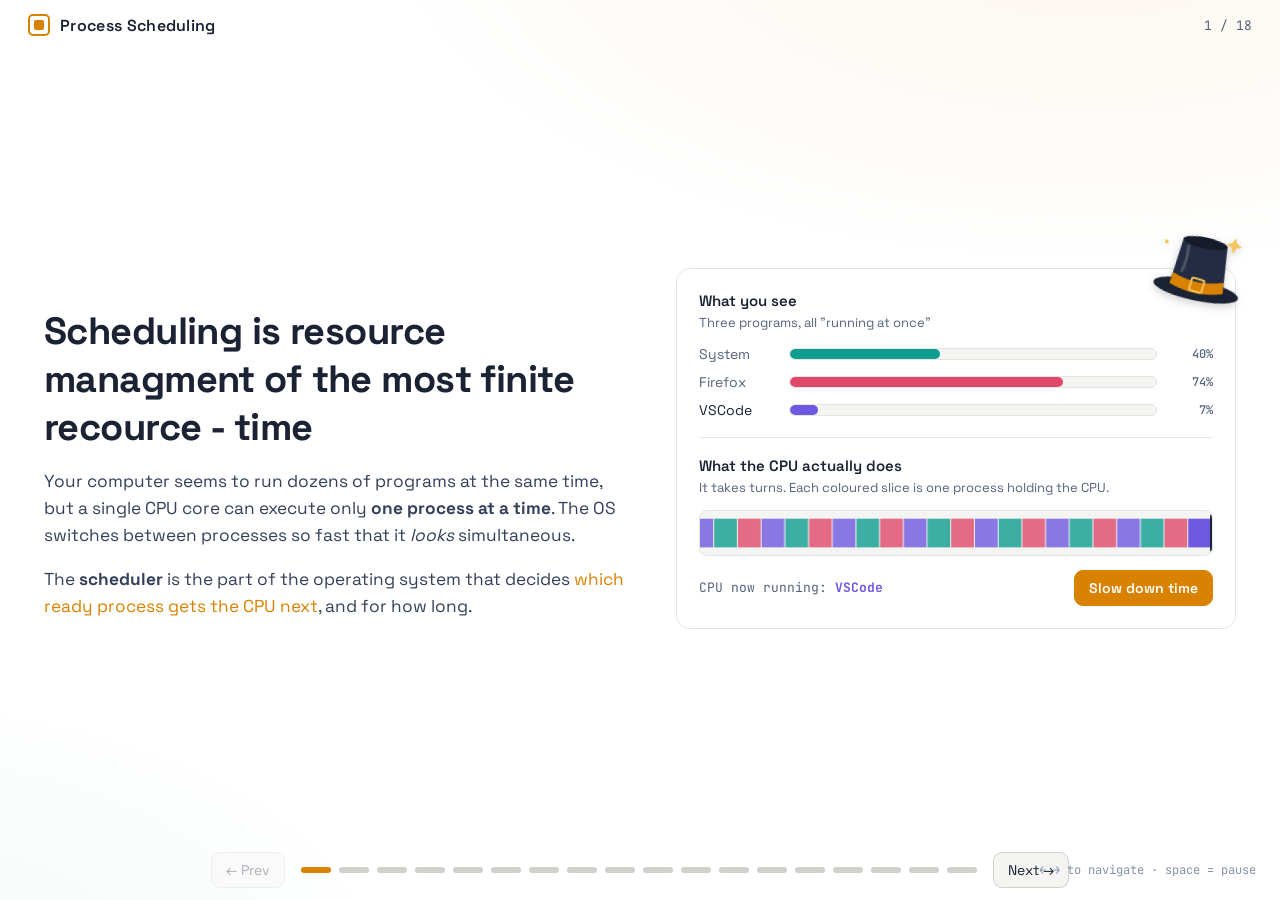
==== scheduling.html @ 90ebdb93 "v1" ====
<!DOCTYPE html>
<html lang="en">
<head>
<meta charset="utf-8">
<meta name="viewport" content="width=device-width, initial-scale=1">
<title>Process Scheduling — Interactive Lesson</title>
<link rel="preconnect" href="https://fonts.googleapis.com">
<link href="https://fonts.googleapis.com/css2?family=Space+Grotesk:wght@400;500;600;700&family=JetBrains+Mono:wght@400;500;700&display=swap" rel="stylesheet">
<link rel="stylesheet" href="scheduling.css">
</head>
<body>

<header class="topbar">
  <div class="brand"><div class="chip"></div>Process Scheduling</div>
  <div class="counter" id="counter">1 / 3</div>
</header>

<main>
  <!-- ============ SLIDE 1 ============ -->
  <section class="slide" data-name="intro">
    <div class="s1">
      <div>
        <h2><br>Scheduling is resource managment of the most finite recource - time<br></h1>
        <p class="lead">Your computer seems to run dozens of programs at the same time, but a single CPU core can execute only <b>one process at a time</b>. The OS switches between processes so fast that it <i>looks</i> simultaneous.</p>
        <p class="lead">The <b>scheduler</b> is the part of the operating system that decides <em class="hl">which ready process gets the CPU next</em>, and for how long.</p>
      </div>

      <div class="demo card">
        <svg class="magic-hat" viewBox="0 0 120 100" aria-hidden="true">
          <ellipse cx="60" cy="82" rx="54" ry="13" fill="#1a2233"/>
          <path d="M26 80 L32 22 Q60 8 88 22 L94 80 Q60 92 26 80 Z" fill="#232c42"/>
          <ellipse cx="60" cy="22" rx="28" ry="7" fill="#151b2b"/>
          <path d="M28 66 Q60 78 92 66 L94 80 Q60 92 26 80 Z" fill="#d98200"/>
          <rect x="52" y="68" width="16" height="16" rx="2" fill="none" stroke="#f4c460" stroke-width="2.5" transform="rotate(4 60 76)"/>
          <path d="M40 30 Q42 50 38 62" stroke="rgba(255,255,255,.18)" stroke-width="4" fill="none" stroke-linecap="round"/>
          <path d="M96 8 l3 7 7 3 -7 3 -3 7 -3 -7 -7 -3 7 -3z" fill="#f4c460"/>
          <circle cx="12" cy="30" r="2.5" fill="#f4c460"/>
        </svg>
        <h3>What you see</h3>
        <div class="sub">Three programs, all "running at once"</div>
        <div id="apps"></div>
        <div class="divider"></div>
        <h3>What the CPU actually does</h3>
        <div class="sub">It takes turns. Each coloured slice is one process holding the CPU.</div>
        <canvas id="tl"></canvas>
        <div class="demo-foot">
          <div class="now">CPU now running: <b id="nowRun">-</b></div>
          <button class="btn primary" id="slowBtn">Slow down time</button>
        </div>
      </div>
    </div>
  </section>

  <!-- ============ SLIDE 2 ============ -->
  <section class="slide" data-name="lifecycle">
    <h2>The life of a process</h2>
    <p class="lead muted" style="margin:0 0 18px">Follow one program, a video player, from the moment you open it until you close it. The scheduler acts at the highlighted arrows.</p>
    <div class="s2">
      <div>
        <div class="diagram card">
          <svg viewBox="0 0 640 310" id="sd">
            <defs>
              <marker id="ah" viewBox="0 0 10 10" refX="8" refY="5" markerWidth="7" markerHeight="7" orient="auto-start-reverse"><path d="M0,0 L10,5 L0,10 z" fill="#8591a8"/></marker>
              <marker id="ahA" viewBox="0 0 10 10" refX="8" refY="5" markerWidth="7" markerHeight="7" orient="auto-start-reverse"><path d="M0,0 L10,5 L0,10 z" fill="#d98200"/></marker>
            </defs>
            <g class="edge" data-k="admit"><path class="hit" d="M105,82 L170,138"/><path class="vis" d="M105,82 L168,136" marker-end="url(#ah)"/><text x="112" y="122">admitted</text></g>
            <g class="edge key" data-k="dispatch"><path class="hit" d="M246,172 L374,172"/><path class="vis" d="M246,172 L372,172" marker-end="url(#ahA)"/><text x="310" y="194">dispatch (scheduler)</text></g>
            <g class="edge key" data-k="preempt"><path class="hit" d="M376,146 Q310,96 244,146"/><path class="vis" d="M376,146 Q310,98 246,144" marker-end="url(#ah)"/><text x="310" y="108">interrupt / time up</text></g>
            <g class="edge" data-k="io"><path class="hit" d="M440,182 Q440,252 366,262"/><path class="vis" d="M440,182 Q440,252 368,262" marker-end="url(#ah)"/><text x="470" y="240">I/O wait</text></g>
            <g class="edge" data-k="iodone"><path class="hit" d="M254,262 Q182,252 182,184"/><path class="vis" d="M254,262 Q182,252 182,186" marker-end="url(#ah)"/><text x="160" y="240">I/O done</text></g>
            <g class="edge" data-k="exit"><path class="hit" d="M462,138 L530,82"/><path class="vis" d="M462,138 L528,84" marker-end="url(#ah)"/><text x="530" y="122">exit</text></g>
            <g class="node" data-k="new"><rect x="20" y="38" width="110" height="44" rx="10"/><text x="75" y="60">New</text></g>
            <g class="node" data-k="ready"><rect x="136" y="138" width="110" height="44" rx="10"/><text x="191" y="160">Ready</text></g>
            <g class="node" data-k="running"><rect x="376" y="138" width="110" height="44" rx="10"/><text x="431" y="160">Running</text></g>
            <g class="node" data-k="waiting"><rect x="256" y="242" width="110" height="44" rx="10"/><text x="311" y="264">Waiting</text></g>
            <g class="node" data-k="term"><rect x="500" y="38" width="120" height="44" rx="10"/><text x="560" y="60">Terminated</text></g>
            <g id="rq" pointer-events="none"><text x="62" y="190" class="rqt">ready queue</text></g>
            <g id="amb" pointer-events="none"></g>
            <g id="tok" pointer-events="none"><circle r="13" fill="#d98200" stroke="#fff" stroke-width="2.5"/><text y="1" class="tokt">P</text></g>
          </svg>
        </div>
        <div class="controls" style="margin-top:12px;justify-content:flex-start">
          <button class="btn" id="lifeBack">‹ Back</button>
          <button class="btn primary" id="lifePlay" style="min-width:92px">Play</button>
          <button class="btn" id="lifeStep">Step ›</button>
          <span class="muted" style="font-size:13px;align-self:center">Click any state or arrow to read about it.</span>
        </div>
      </div>
      <div class="info" id="info"></div>
    </div>
  </section>

  <!-- ============ SLIDE: METRICS ============ -->
  <section class="slide" data-name="metrics">
    <h2>How we measure scheduling</h2>
    <p class="lead muted" style="margin:0 0 14px">These are the numbers used to compare scheduling algorithms.</p>
    <div class="mcols">
      <div class="mleft">
        <h5 class="mgroup">Process data (given)</h5>
        <div class="metrics m1">
          <div class="metric card"><h4>Arrival time</h4><p>When the process enters the ready queue.</p><span class="goal">input</span></div>
          <div class="metric card"><h4>Burst time</h4><p>How much CPU time the process needs to finish.</p><span class="goal">input</span></div>
        </div>
      </div>
      <div class="mright">
        <h5 class="mgroup">Per process (measured)</h5>
        <div class="metrics m3">
          <div class="metric card"><h4>Waiting time</h4><p>Total time spent in the ready queue, not running.</p><code>turnaround − burst</code><span class="goal down">lower is better</span></div>
          <div class="metric card"><h4>Turnaround time</h4><p>Total time from arrival to completion.</p><code>completion − arrival</code><span class="goal down">lower is better</span></div>
          <div class="metric card"><h4>Response time</h4><p>Time until the process first gets the CPU.</p><code>first run − arrival</code><span class="goal down">lower is better</span></div>
        </div>
        <h5 class="mgroup">System-wide</h5>
        <div class="metrics m3">
          <div class="metric card"><h4>Throughput</h4><p>How many processes finish per unit of time.</p><code>completed ÷ time</code><span class="goal up">higher is better</span></div>
          <div class="metric card"><h4>CPU utilization</h4><p>Share of time the CPU does useful work.</p><code>busy time ÷ total time</code><span class="goal up">higher is better</span></div>
          <div class="metric card cs"><h4>Context switch</h4><p>Saving one process's state and loading the next one's. Pure overhead: no useful work happens during it.</p><span class="goal down">lower is better</span></div>
        </div>
      </div>
    </div>
  </section>

  <!-- ============ SLIDE: FCFS OVERVIEW ============ -->
  <section class="slide" data-name="fcfs-info">
    <canvas id="paper" class="bg-canvas"></canvas>
    <h2>First-Come, First-Served at a glance</h2>
    <p class="lead muted" style="margin:0 0 18px">The simplest scheduler there is: whoever arrives first gets the CPU first. It works like a single checkout line in a shop.</p>
    <div class="sx">
      <div class="card">
        <h4>How it works</h4>
        <ul class="steps">
          <li>New processes join the end of the <b>ready queue</b> (a plain FIFO queue).</li>
          <li>When the CPU is free, the scheduler takes the process at the <b>front</b>.</li>
          <li>That process runs until it <b>finishes</b> or blocks for I/O. Nobody can interrupt it.</li>
          <li>Then the next process in line gets its turn.</li>
        </ul>
      </div>
    </div>
  </section>

  <!-- ============ SLIDE 4 ============ -->
  <section class="slide" data-name="fcfs">
    <div class="s3-head">
      <div>
        <h2>First-Come, First-Served <span class="muted" style="font-weight:400">(FCFS / FIFO)</span></h2>
      </div>
    </div>

    <div class="s3">
      <div class="stage card" id="stage">
        <canvas id="fcfs"></canvas>
        <div class="paused-badge">PAUSED</div>
      </div>
      <div class="controls">
        <button class="btn primary" id="playBtn" style="min-width:92px">Pause</button>
        <button class="btn" id="resetBtn">Reset</button>
        <button class="btn" id="longBtn" title="Adds a process with burst 18">+ Long process</button>
        <div class="ctl" style="min-width:200px"><label>Arrival speed <b id="rateVal">1.0×</b></label><input type="range" id="rateSlider" min="0.2" max="3" step="0.1" value="1"></div>
      </div>
      <div class="stats">
        <div class="stat card"><div class="k">Avg waiting</div><div class="v" id="mW">-</div></div>
        <div class="stat card"><div class="k">Avg turnaround</div><div class="v" id="mTA">-</div></div>
        <div class="stat card"><div class="k">Completed</div><div class="v" id="mDone">0</div></div>
        <div class="stat card"><div class="k">Context switches</div><div class="v" id="mCS">0</div></div>
        <div class="stat card hl"><div class="k">Overhead</div><div class="v" id="mOH">0%</div></div>
      </div>
    </div>
  </section>

  <!-- ============ SLIDE 5: PROS & CONS ============ -->
  <section class="slide" data-name="tradeoffs">
    <h2>FCFS: strengths and weaknesses</h2>
    <p class="lead muted" style="margin:0 0 18px">Simple and predictable, but not efficient</p>
    <div class="sx">
      <div class="card pros">
        <h4>Strengths</h4>
        <ul>
          <li>Very simple to implement.</li>
          <li>Process starvation is not possible.</li>
          <li>Minimal overhead: one context switch per process.</li>
        </ul>
      </div>
      <div class="card cons">
        <h4>Weaknesses</h4>
        <ul>
          <li>Average waiting time are very high</li>
          <li>Convoy effect: short jobs get stuck behind one long job.</li>
          <li>Poor for interactive systems, because of terible responsiveness.</li>
        </ul>
      </div>
    </div>
  </section>

  <!-- ============ SLIDE: SJF OVERVIEW ============ -->
  <section class="slide" data-name="sjf-info">
    <canvas id="checkout" class="bg-canvas"></canvas>
    <h2>Shortest-Job-First at a glance</h2>
    <p class="lead muted" style="margin:0 0 18px">Think of the express lane in a supermarket: whoever has the smallest basket gets served first, even if they joined the line later.</p>
    <div class="sx">
      <div class="card">
        <h4>How it works</h4>
        <ul class="steps">
          <li><span>Every process in the <b>ready queue</b> has a <b>burst time</b>, the size of its basket.</span></li>
          <li><span>When the CPU is free, the scheduler picks the process with the <b>shortest</b> burst, not the oldest.</span></li>
          <li><span>That process runs until it <b>finishes</b>. Nobody can interrupt it (non-preemptive).</span></li>
          <li><span>If two processes tie, the one that arrived first goes first.</span></li>
        </ul>
      </div>
    </div>
  </section>

  <!-- ============ SLIDE: SJF SIMULATION ============ -->
  <section class="slide" data-name="sjf">
    <div class="s3-head">
      <div>
        <h2>Shortest-Job-First <span class="muted" style="font-weight:400">(SJF)</span></h2>
      </div>
    </div>

    <div class="s3">
      <div class="stage card" id="stageJ">
        <canvas id="fcfsJ"></canvas>
        <div class="paused-badge">PAUSED</div>
      </div>
      <div class="controls">
        <button class="btn primary" id="playBtnJ" style="min-width:92px">Pause</button>
        <button class="btn" id="resetBtnJ">Reset</button>
        <button class="btn" id="shortBtnJ" title="Adds a process with burst 1-2">+ Short process</button>
        <button class="btn" id="longBtnJ" title="Adds a process with burst 18">+ Long process</button>
        <div class="ctl" style="min-width:200px"><label>Arrival speed <b id="rateValJ">1.0×</b></label><input type="range" id="rateSliderJ" min="0.2" max="3" step="0.1" value="1"></div>
      </div>
      <div class="stats">
        <div class="stat card"><div class="k">Avg waiting</div><div class="v" id="mWJ">-</div></div>
        <div class="stat card"><div class="k">Avg turnaround</div><div class="v" id="mTAJ">-</div></div>
        <div class="stat card"><div class="k">Completed</div><div class="v" id="mDoneJ">0</div></div>
        <div class="stat card"><div class="k">Context switches</div><div class="v" id="mCSJ">0</div></div>
        <div class="stat card hl"><div class="k">Overhead</div><div class="v" id="mOHJ">0%</div></div>
      </div>
    </div>
  </section>

  <!-- ============ SLIDE: SJF PROS & CONS ============ -->
  <section class="slide" data-name="sjf-tradeoffs">
    <h2>SJF: strengths and weaknesses</h2>
    <p class="lead muted" style="margin:0 0 18px">Fast on average, but unfair to long jobs</p>
    <div class="sx">
      <div class="card pros">
        <h4>Strengths</h4>
        <ul>
          <li>Gives the lowest possible average waiting time for a non-preemptive algorithm.</li>
          <li>Short jobs finish quickly, so the system feels responsive.</li>
          <li>Higher throughput: more processes complete per unit of time.</li>
        </ul>
      </div>
      <div class="card cons">
        <h4>Weaknesses</h4>
        <ul>
          <li>Starvation: a long job can wait forever while shorter jobs keep arriving.</li>
          <li>Burst time must be known in advance. In practice it can only be predicted from past behaviour.</li>
          <li>Still non-preemptive: a long job that is already running blocks everyone (the preemptive version is called SRTF).</li>
        </ul>
      </div>
    </div>
  </section>
  <!-- ============ SLIDE: PRIORITY OVERVIEW ============ -->
  <section class="slide" data-name="prio-info">
    <canvas id="er" class="bg-canvas"></canvas>
    <h2>Priority Scheduling at a glance</h2>
    <p class="lead muted" style="margin:0 0 18px">Think of a hospital emergency room: the patient in the worst condition is treated first, no matter who arrived earlier.</p>
    <div class="sx">
      <div class="card">
        <h4>How it works</h4>
        <ul class="steps">
          <li><span>Every process gets a <b>priority number</b>. Here <b>1 is the highest</b> and 4 the lowest.</span></li>
          <li><span>When the CPU is free, the scheduler picks the ready process with the <b>highest priority</b>.</span></li>
          <li><span>Processes with the same priority are served in <b>FCFS</b> order.</span></li>
          <li><span>The running process is not interrupted (non-preemptive version).</span></li>
        </ul>
        <div class="prio-legend"><span style="background:#d93c3c">P1 critical</span><span style="background:#e8730c">P2 urgent</span><span style="background:#d4a300">P3 normal</span><span style="background:#2e9e5b">P4 low</span></div>
      </div>
    </div>
  </section>

  <!-- ============ SLIDE: PRIORITY SIMULATION ============ -->
  <section class="slide" data-name="prio">
    <div class="s3-head">
      <div>
        <h2>Priority Scheduling</h2>
      </div>
    </div>

    <div class="s3">
      <div class="stage card" id="stageP">
        <canvas id="fcfsP"></canvas>
        <div class="paused-badge">PAUSED</div>
      </div>
      <div class="controls">
        <button class="btn primary" id="playBtnP" style="min-width:92px">Pause</button>
        <button class="btn" id="resetBtnP">Reset</button>
        <button class="btn" id="hiBtnP" title="Adds a priority-1 process">+ High priority</button>
        <button class="btn" id="loBtnP" title="Adds a priority-4 process">+ Low priority</button>
        <button class="btn" id="agingBtnP" title="Waiting processes slowly gain priority">Aging: off</button>
        <div class="ctl" style="min-width:200px"><label>Arrival speed <b id="rateValP">1.0×</b></label><input type="range" id="rateSliderP" min="0.2" max="3" step="0.1" value="1"></div>
      </div>
      <div class="stats">
        <div class="stat card"><div class="k">Avg waiting</div><div class="v" id="mWP">-</div></div>
        <div class="stat card"><div class="k">Avg turnaround</div><div class="v" id="mTAP">-</div></div>
        <div class="stat card"><div class="k">Completed</div><div class="v" id="mDoneP">0</div></div>
        <div class="stat card"><div class="k">Context switches</div><div class="v" id="mCSP">0</div></div>
        <div class="stat card hl"><div class="k">Overhead</div><div class="v" id="mOHP">0%</div></div>
      </div>
    </div>
  </section>

  <!-- ============ SLIDE: PRIORITY PROS & CONS ============ -->
  <section class="slide" data-name="prio-tradeoffs">
    <h2>Priority Scheduling: strengths and weaknesses</h2>
    <p class="lead muted" style="margin:0 0 18px">Important work goes first, but low priority can wait forever</p>
    <div class="sx">
      <div class="card pros">
        <h4>Strengths</h4>
        <ul>
          <li>Critical and time-sensitive processes get the CPU first.</li>
          <li>Flexible: priority can reflect importance, deadlines or resources.</li>
          <li>Widely used in real operating systems (e.g. system tasks over background jobs).</li>
        </ul>
      </div>
      <div class="card cons">
        <h4>Weaknesses</h4>
        <ul>
          <li>Starvation: low-priority processes may never run while high-priority ones keep arriving.</li>
          <li>Fix: <b>aging</b>, slowly raising the priority of processes that wait a long time.</li>
          <li>Priority alone ignores burst time, so average waiting time can be worse than SJF.</li>
        </ul>
      </div>
    </div>
  </section>
  <!-- ============ SLIDE: ROUND ROBIN OVERVIEW ============ -->
  <section class="slide" data-name="rr-info">
    <canvas id="rrcv" class="bg-canvas"></canvas>
    <h2>Round Robin at a glance</h2>
    <p class="lead muted" style="margin:0 0 18px">Think of friends sharing one game console: everyone plays for a fixed turn, and whoever is not finished goes to the back of the line.</p>
    <div class="sx">
      <div class="card">
        <h4>How it works</h4>
        <ul class="steps">
          <li><span>The ready queue is a plain <b>FIFO</b> line, like in FCFS.</span></li>
          <li><span>The first process runs for at most one <b>time quantum</b> (a fixed slice of CPU time).</span></li>
          <li><span>If it is not finished when the quantum ends, it is <b>preempted</b> and goes to the back of the queue.</span></li>
          <li><span>Then the next process gets its turn, so everyone gets the CPU regularly.</span></li>
        </ul>
      </div>
    </div>
  </section>

  <!-- ============ SLIDE: ROUND ROBIN SIMULATION ============ -->
  <section class="slide" data-name="rr">
    <div class="s3-head">
      <div>
        <h2>Round Robin <span class="muted" style="font-weight:400">(RR)</span></h2>
      </div>
    </div>

    <div class="s3">
      <div class="stage card" id="stageR">
        <canvas id="fcfsR"></canvas>
        <div class="paused-badge">PAUSED</div>
      </div>
      <div class="controls">
        <button class="btn primary" id="playBtnR" style="min-width:92px">Pause</button>
        <button class="btn" id="resetBtnR">Reset</button>
        <button class="btn" id="longBtnR" title="Adds a process with burst 18">+ Long process</button>
        <div class="ctl" style="min-width:200px"><label>Time quantum <b id="quantumValR">4 ms</b></label><input type="range" id="quantumSliderR" min="1" max="10" step="1" value="4"></div>
        <div class="ctl" style="min-width:200px"><label>Arrival speed <b id="rateValR">1.0×</b></label><input type="range" id="rateSliderR" min="0.2" max="3" step="0.1" value="1"></div>
      </div>
      <div class="stats">
        <div class="stat card"><div class="k">Avg waiting</div><div class="v" id="mWR">-</div></div>
        <div class="stat card"><div class="k">Avg turnaround</div><div class="v" id="mTAR">-</div></div>
        <div class="stat card"><div class="k">Completed</div><div class="v" id="mDoneR">0</div></div>
        <div class="stat card"><div class="k">Context switches</div><div class="v" id="mCSR">0</div></div>
        <div class="stat card hl"><div class="k">Overhead</div><div class="v" id="mOHR">0%</div></div>
      </div>
    </div>
  </section>

  <!-- ============ SLIDE: ROUND ROBIN PROS & CONS ============ -->
  <section class="slide" data-name="rr-tradeoffs">
    <h2>Round Robin: strengths and weaknesses</h2>
    <p class="lead muted" style="margin:0 0 18px">Fair and responsive, but it pays for it in context switches</p>
    <div class="sx">
      <div class="card pros">
        <h4>Strengths</h4>
        <ul>
          <li>Fair: every process gets the CPU regularly, so starvation is not possible.</li>
          <li>Good response time, which suits interactive and time-sharing systems.</li>
          <li>Simple to implement, and short jobs are not stuck behind a long one for long.</li>
        </ul>
      </div>
      <div class="card cons">
        <h4>Weaknesses</h4>
        <ul>
          <li>Many context switches add overhead, especially with a small quantum.</li>
          <li>The quantum is hard to choose: too large behaves like FCFS, too small wastes time on switching.</li>
          <li>Average waiting and turnaround time are often higher than in SJF.</li>
        </ul>
      </div>
    </div>
  </section>
  <!-- ============ SLIDE: CFS OVERVIEW ============ -->
  <section class="slide" data-name="cfs-info">
    <canvas id="cfscv" class="bg-canvas"></canvas>
    <h2>Completely Fair Scheduler at a glance</h2>
    <p class="lead muted" style="margin:0 0 18px">Think of a teacher who always helps the student who has received the least attention so far. Nobody is left waiting for long.</p>
    <div class="sx">
      <div class="card">
        <h4>How it works</h4>
        <ul class="steps">
          <li><span>Each process tracks its <b>vruntime</b>: the CPU time it has received, scaled by its weight.</span></li>
          <li><span>The scheduler always runs the process with the <b>smallest vruntime</b> (the leftmost node of a red-black tree).</span></li>
          <li><span>It runs for a slice of the target latency, split by weight, then goes back into the tree with a larger vruntime.</span></li>
          <li><span>A <b>lower nice value</b> means a higher weight: vruntime grows slower, so that process gets more CPU.</span></li>
        </ul>
      </div>
    </div>
  </section>

  <!-- ============ SLIDE: CFS SIMULATION ============ -->
  <section class="slide" data-name="cfs">
    <div class="s3-head">
      <div>
        <h2>Completely Fair Scheduler <span class="muted" style="font-weight:400">(CFS)</span></h2>
      </div>
    </div>

    <div class="s3">
      <div class="stage card" id="stageC">
        <canvas id="fcfsC"></canvas>
        <div class="paused-badge">PAUSED</div>
      </div>
      <div class="controls">
        <button class="btn primary" id="playBtnC" style="min-width:92px">Pause</button>
        <button class="btn" id="resetBtnC">Reset</button>
        <button class="btn" id="hiBtnC" title="Adds a process with nice -5 (high weight)">+ High weight (nice −5)</button>
        <button class="btn" id="loBtnC" title="Adds a process with nice +5 (low weight)">+ Low weight (nice +5)</button>
        <div class="ctl" style="min-width:200px"><label>Arrival speed <b id="rateValC">1.0×</b></label><input type="range" id="rateSliderC" min="0.2" max="3" step="0.1" value="1"></div>
      </div>
      <div class="stats">
        <div class="stat card"><div class="k">Avg waiting</div><div class="v" id="mWC">-</div></div>
        <div class="stat card"><div class="k">Avg turnaround</div><div class="v" id="mTAC">-</div></div>
        <div class="stat card"><div class="k">Completed</div><div class="v" id="mDoneC">0</div></div>
        <div class="stat card"><div class="k">Context switches</div><div class="v" id="mCSC">0</div></div>
        <div class="stat card hl"><div class="k">Overhead</div><div class="v" id="mOHC">0%</div></div>
      </div>
    </div>
  </section>

  <!-- ============ SLIDE: CFS PROS & CONS ============ -->
  <section class="slide" data-name="cfs-tradeoffs">
    <h2>CFS: strengths and weaknesses</h2>
    <p class="lead muted" style="margin:0 0 18px">The Linux default for normal processes since kernel 2.6.23</p>
    <div class="sx">
      <div class="card pros">
        <h4>Strengths</h4>
        <ul>
          <li>Fair: CPU share is proportional to weight, and nobody starves.</li>
          <li>Needs no fixed quantum: the slice adapts to the number of running processes.</li>
          <li>Scales well: picking the next process in a red-black tree takes O(log n).</li>
        </ul>
      </div>
      <div class="card cons">
        <h4>Weaknesses</h4>
        <ul>
          <li>More complex than the classic algorithms.</li>
          <li>No hard real-time guarantees, so Linux uses separate real-time classes.</li>
          <li>With many processes the slices get tiny, so a minimum granularity is needed to limit context switches.</li>
        </ul>
      </div>
    </div>
  </section>
</main>

<nav class="nav">
  <button class="btn" id="prev">← Prev</button>
  <div class="dots" id="dots"></div>
  <button class="btn" id="next">Next →</button>
  <span class="hint">← → to navigate · space = pause</span>
</nav>

<script src="scheduling.js"></script>
</body>
</html>
---- scheduling.css ----
:root{
  --bg:#ffffff; --panel:#ffffff; --panel2:#f4f4f2; --line:#e5e5e2; --line2:#d0d0cc;
  --text:#1a2233; --muted:#55627c; --dim:#8591a8;
  --accent:#d98200; --accent-soft:rgba(217,130,0,.12);
  --teal:#0f9d8f; --pink:#e0486a; --violet:#6f58e0; --red:#d93c3c;
  --mono:'JetBrains Mono', ui-monospace, monospace;
  --sans:'Space Grotesk', system-ui, sans-serif;
}
*{box-sizing:border-box}
html,body{margin:0;height:100%;background:var(--bg);color:var(--text);font-family:var(--sans)}
body{display:flex;flex-direction:column;overflow:hidden;
  background:
    radial-gradient(1200px 600px at 85% -10%, rgba(217,130,0,.07), transparent 60%),
    radial-gradient(900px 500px at -10% 110%, rgba(15,157,143,.06), transparent 60%),
    var(--bg);}
button{font-family:inherit}

/* top bar */
.topbar{display:flex;align-items:center;justify-content:space-between;padding:14px 28px;flex:none}
.brand{display:flex;align-items:center;gap:10px;font-weight:600;letter-spacing:.02em}
.brand .chip{width:22px;height:22px;border:2px solid var(--accent);border-radius:5px;position:relative}
.brand .chip::after{content:"";position:absolute;inset:4px;background:var(--accent);border-radius:2px}
.brand small{color:var(--muted);font-weight:400;margin-left:6px}
.counter{font-family:var(--mono);font-size:13px;color:var(--muted)}

/* slides */
main{flex:1;position:relative;overflow:hidden}
.slide{position:absolute;inset:0;padding:30px 44px 24px;overflow:auto;opacity:0;visibility:hidden;transform:translateX(24px);transition:opacity .35s ease, transform .35s ease, visibility .35s}
.slide.active{opacity:1;visibility:visible;transform:none}
h1{font-size:clamp(34px,4.6vw,60px);line-height:1.02;margin:0 0 18px;letter-spacing:-.02em}
h2{font-size:clamp(26px,3vw,38px);margin:0 0 8px;letter-spacing:-.015em}
.lead{font-size:clamp(16px,1.35vw,20px);line-height:1.55;color:#34405a;max-width:60ch}
.muted{color:var(--muted)}
.card{background:var(--panel);border:1px solid var(--line);border-radius:14px}
em.hl{font-style:normal;color:var(--accent)}

/* slide 1 */
.s1{display:grid;grid-template-columns:1.05fr 1fr;gap:44px;align-items:center;min-height:100%}
.analogy{margin-top:26px;padding:18px 20px;display:flex;gap:16px;align-items:flex-start;max-width:60ch}
.analogy .ico{flex:none;width:40px;height:40px;border-radius:10px;background:var(--accent-soft);display:grid;place-items:center;color:var(--accent);font-weight:700}
.analogy p{margin:0;line-height:1.5;color:#34405a}
.questions{display:flex;gap:10px;flex-wrap:wrap;margin-top:18px}
.questions span{font-size:14px;padding:7px 12px;border:1px solid var(--line2);border-radius:999px;color:#34405a}
.demo{padding:22px}
.demo h3{margin:0 0 4px;font-size:15px;font-weight:600}
.demo .sub{font-size:13px;color:var(--muted);margin-bottom:14px}
.app{display:grid;grid-template-columns:78px 1fr 44px;gap:12px;align-items:center;margin:10px 0;font-size:14px}
.bar{height:12px;border-radius:6px;background:var(--panel2);overflow:hidden;border:1px solid var(--line)}
.bar i{display:block;height:100%;width:0;border-radius:6px}
.app b{font-family:var(--mono);font-weight:500;font-size:12px;color:var(--muted);text-align:right}
.app.on span{color:var(--text)}
.app span{color:var(--muted);transition:color .1s}
.divider{height:1px;background:var(--line);margin:18px 0}
.tl-wrap{position:relative}
#tl{width:100%;height:46px;display:block;border-radius:8px;background:var(--panel2);border:1px solid var(--line)}
.demo-foot{display:flex;justify-content:space-between;align-items:center;margin-top:14px;gap:10px;flex-wrap:wrap}
.now{font-family:var(--mono);font-size:13px;color:var(--muted)}
.now b{color:var(--text)}

.btn{border:1px solid var(--line2);background:var(--panel2);color:var(--text);padding:8px 14px;border-radius:9px;font-size:14px;cursor:pointer;transition:background .15s,border-color .15s}
.btn:hover{border-color:var(--accent)}
.btn.primary{background:var(--accent);border-color:var(--accent);color:#fff;font-weight:600}
.btn.primary:hover{filter:brightness(1.06)}
.btn:disabled{opacity:.35;cursor:default}

/* slide 2 */
.s2{display:grid;grid-template-columns:1.5fr 1fr;gap:30px;align-items:center}
.s2 .info{margin-top:0;padding:20px 22px;min-height:160px}
.s2 .info p{font-size:16.5px}
.diagram{padding:16px}
.diagram svg{width:100%;height:auto;display:block}
.node rect{fill:var(--panel2);stroke:var(--line2);stroke-width:1.5;transition:stroke .2s, fill .2s}
.node text{fill:var(--text);font-family:var(--sans);font-size:15px;font-weight:600;text-anchor:middle;dominant-baseline:middle;pointer-events:none}
.node,.edge{cursor:pointer}
.node:hover rect,.node.sel rect{stroke:var(--accent)}
.node.sel rect{fill:#fff3df}
.edge path.vis{fill:none;stroke:var(--dim);stroke-width:2;transition:stroke .2s}
.edge path.hit{fill:none;stroke:transparent;stroke-width:16}
.edge text{fill:var(--muted);font-family:var(--mono);font-size:11px;text-anchor:middle;transition:fill .2s}
.edge:hover path.vis,.edge.sel path.vis{stroke:var(--accent)}
.edge:hover text,.edge.sel text{fill:var(--accent)}
.edge.key path.vis{stroke:var(--accent);stroke-width:2.5;stroke-dasharray:6 5;animation:dash 1.2s linear infinite}
.edge.key text{fill:var(--accent)}
@keyframes dash{to{stroke-dashoffset:-22}}
.info{margin-top:12px;padding:14px 16px;min-height:86px;background:var(--panel2);border-radius:10px;border:1px solid var(--line)}
.info b{color:var(--accent)}
.info p{margin:4px 0 0;line-height:1.5;font-size:15px;color:#34405a}
.metrics{display:grid;gap:12px}
.metrics.m5{grid-template-columns:repeat(5,1fr)}
.metrics.m3{grid-template-columns:repeat(3,1fr)}
.mgroup{margin:16px 0 8px;font-size:12px;letter-spacing:.1em;text-transform:uppercase;color:var(--dim);font-weight:600}
[data-name=metrics] .metric{padding:16px 18px}
[data-name=metrics] .metric h4{font-size:clamp(16px,1.4vw,19px);margin-bottom:6px}
[data-name=metrics] .metric p{font-size:clamp(13.5px,1.1vw,15px)}
.goal{display:inline-block;margin:8px 0 0 8px;font-family:var(--mono);font-size:11px;color:var(--dim);border:1px solid var(--line2);border-radius:5px;padding:2px 6px}
.goal.up{color:var(--teal);border-color:rgba(15,157,143,.4)} .goal.down{color:var(--accent);border-color:rgba(217,130,0,.45)}
.metric code+.goal{margin-left:6px}
@media (max-width:1100px){.metrics.m5{grid-template-columns:repeat(2,1fr)}.metrics.m3{grid-template-columns:1fr}.s2{grid-template-columns:1fr}}
.metric{padding:12px 14px}
.metric h4{margin:0 0 4px;font-size:15px}
.metric p{margin:0;font-size:13.5px;line-height:1.45;color:var(--muted)}
.metric code{display:inline-block;margin-top:6px;font-family:var(--mono);font-size:12px;color:var(--teal);background:rgba(15,157,143,.08);padding:3px 7px;border-radius:6px}
.metric.cs{border-color:rgba(217,130,0,.45)}
.metric.cs h4{color:var(--accent)}

/* slide FCFS overview */
.sx{display:grid;grid-template-columns:1fr 1fr;gap:18px;align-items:start}
.sx .card{padding:16px 18px}
.sx h4{margin:0 0 8px;font-size:15px}
.sx ul{margin:0;padding-left:18px;line-height:1.55;color:#34405a;font-size:14.5px}
.sx li{margin:3px 0}
.pros h4{color:var(--teal)} .cons h4{color:var(--red)}
.steps{counter-reset:s;list-style:none;padding:0!important}
.steps li{counter-increment:s;display:flex;gap:10px;align-items:flex-start}
.steps li::before{content:counter(s);flex:none;width:22px;height:22px;border-radius:6px;background:var(--accent-soft);color:var(--accent);font-family:var(--mono);font-weight:700;font-size:12px;display:grid;place-items:center;margin-top:1px}
.gantt{display:flex;height:34px;border-radius:7px;overflow:hidden;font-family:var(--mono);font-size:12px;color:#fff;font-weight:700;margin:8px 0 4px}
.gantt div{display:grid;place-items:center;border-right:2px solid #fff}
.gantt-t{display:flex;font-family:var(--mono);font-size:11px;color:var(--dim);margin-bottom:12px}
.ex-label{font-size:13px;color:var(--muted);margin-top:6px}
.ex-res{font-family:var(--mono);font-size:13px;color:var(--text)}
.ex-res b{color:var(--accent)}
[data-name=fcfs-info] .sx{grid-template-columns:1.25fr 1fr;gap:24px}
[data-name=sjf-info] .sx,[data-name=prio-info] .sx,[data-name=rr-info] .sx,[data-name=cfs-info] .sx{grid-template-columns:1.25fr 1fr;gap:24px}
[data-name=fcfs-info] .sx .card:first-child{padding:28px 32px}
[data-name=sjf-info] .sx .card:first-child,[data-name=prio-info] .sx .card:first-child,[data-name=rr-info] .sx .card:first-child,[data-name=cfs-info] .sx .card:first-child{padding:28px 32px}
[data-name=fcfs-info] .sx .card:first-child h4{font-size:clamp(20px,2vw,28px);margin-bottom:16px}
[data-name=sjf-info] .sx .card:first-child h4,[data-name=prio-info] .sx .card:first-child h4,[data-name=rr-info] .sx .card:first-child h4,[data-name=cfs-info] .sx .card:first-child h4{font-size:clamp(20px,2vw,28px);margin-bottom:16px}
[data-name=fcfs-info] .sx .card:first-child ul{font-size:clamp(16px,1.5vw,21px);line-height:1.55}
[data-name=sjf-info] .sx .card:first-child ul,[data-name=prio-info] .sx .card:first-child ul,[data-name=rr-info] .sx .card:first-child ul,[data-name=cfs-info] .sx .card:first-child ul{font-size:clamp(16px,1.5vw,21px);line-height:1.55}
[data-name=fcfs-info] .sx .card:first-child li{margin:12px 0;gap:14px}
[data-name=sjf-info] .sx .card:first-child li,[data-name=prio-info] .sx .card:first-child li,[data-name=rr-info] .sx .card:first-child li,[data-name=cfs-info] .sx .card:first-child li{margin:12px 0;gap:14px}
[data-name=fcfs-info] .sx .card:first-child li::before{width:30px;height:30px;font-size:15px;border-radius:8px}
[data-name=sjf-info] .sx .card:first-child li::before,[data-name=prio-info] .sx .card:first-child li::before,[data-name=rr-info] .sx .card:first-child li::before,[data-name=cfs-info] .sx .card:first-child li::before{width:30px;height:30px;font-size:15px;border-radius:8px}
[data-name=fcfs-info] .sx .card:first-child .tag{font-size:13px;padding:6px 11px}
[data-name=sjf-info] .sx .card:first-child .tag,[data-name=prio-info] .sx .card:first-child .tag,[data-name=rr-info] .sx .card:first-child .tag,[data-name=cfs-info] .sx .card:first-child .tag{font-size:13px;padding:6px 11px}
[data-name=tradeoffs] .sx{gap:28px}
[data-name=sjf-tradeoffs] .sx,[data-name=prio-tradeoffs] .sx,[data-name=rr-tradeoffs] .sx,[data-name=cfs-tradeoffs] .sx{gap:28px}
[data-name=tradeoffs] .sx .card{padding:30px 34px}
[data-name=sjf-tradeoffs] .sx .card,[data-name=prio-tradeoffs] .sx .card,[data-name=rr-tradeoffs] .sx .card,[data-name=cfs-tradeoffs] .sx .card{padding:30px 34px}
[data-name=tradeoffs] .sx h4{font-size:clamp(22px,2.2vw,30px);margin-bottom:16px}
[data-name=sjf-tradeoffs] .sx h4,[data-name=prio-tradeoffs] .sx h4,[data-name=rr-tradeoffs] .sx h4,[data-name=cfs-tradeoffs] .sx h4{font-size:clamp(22px,2.2vw,30px);margin-bottom:16px}
[data-name=tradeoffs] .sx ul{font-size:clamp(17px,1.6vw,22px);line-height:1.6;padding-left:24px}
[data-name=sjf-tradeoffs] .sx ul,[data-name=prio-tradeoffs] .sx ul,[data-name=rr-tradeoffs] .sx ul,[data-name=cfs-tradeoffs] .sx ul{font-size:clamp(17px,1.6vw,22px);line-height:1.6;padding-left:24px}
[data-name=tradeoffs] .sx li{margin:10px 0}
[data-name=sjf-tradeoffs] .sx li,[data-name=prio-tradeoffs] .sx li,[data-name=rr-tradeoffs] .sx li,[data-name=cfs-tradeoffs] .sx li{margin:10px 0}
[data-name=tradeoffs] .lead{font-size:clamp(17px,1.5vw,22px)}
[data-name=sjf-tradeoffs] .lead,[data-name=prio-tradeoffs] .lead,[data-name=rr-tradeoffs] .lead,[data-name=cfs-tradeoffs] .lead{font-size:clamp(17px,1.5vw,22px)}
@media (max-width:900px){.sx,[data-name=fcfs-info] .sx,[data-name=sjf-info] .sx,[data-name=prio-info] .sx,[data-name=rr-info] .sx,[data-name=cfs-info] .sx{grid-template-columns:1fr}}
.bg-canvas{position:absolute;inset:0;width:100%;height:100%;display:block;background:#fff;z-index:0;pointer-events:none}
[data-name=fcfs-info] > :not(canvas){position:relative;z-index:1}
[data-name=sjf-info] > :not(canvas),[data-name=prio-info] > :not(canvas),[data-name=rr-info] > :not(canvas),[data-name=cfs-info] > :not(canvas){position:relative;z-index:1}
[data-name=fcfs-info] .sx{grid-template-columns:1fr;max-width:58%}
[data-name=sjf-info] .sx,[data-name=prio-info] .sx,[data-name=rr-info] .sx,[data-name=cfs-info] .sx{grid-template-columns:1fr;max-width:58%}
[data-name=fcfs-info] .card{background:rgba(255,255,255,.92)}
[data-name=sjf-info] .card,[data-name=prio-info] .card,[data-name=rr-info] .card,[data-name=cfs-info] .card{background:rgba(255,255,255,.92)}
@media (max-width:900px){[data-name=fcfs-info] .sx{max-width:100%}}
@media (max-width:900px){[data-name=sjf-info] .sx,[data-name=prio-info] .sx,[data-name=rr-info] .sx,[data-name=cfs-info] .sx{max-width:100%}}

/* slide 3 */
.s3-head{display:flex;justify-content:space-between;align-items:flex-end;gap:20px;flex-wrap:wrap;margin-bottom:14px}
.s3-head p{margin:0;color:#34405a;max-width:72ch;line-height:1.5}
.tags{display:flex;gap:8px;flex-wrap:wrap}
.tag{font-family:var(--mono);font-size:11.5px;padding:5px 9px;border-radius:6px;border:1px solid var(--line2);color:var(--muted)}
.s3{display:grid;grid-template-columns:minmax(0,1fr);gap:14px;max-width:980px;margin:0 auto}
.stage{padding:10px 10px 6px;position:relative}
#fcfs,#fcfsJ,#fcfsP,#fcfsR,#fcfsC{width:100%;height:340px;display:block}
.paused-badge{position:absolute;top:16px;right:18px;font-family:var(--mono);font-size:12px;padding:4px 10px;border-radius:6px;background:var(--red);color:#fff;font-weight:700;letter-spacing:.08em;display:none}
.stage.paused .paused-badge{display:block}
.controls{display:flex;flex-wrap:wrap;gap:10px;justify-content:center}
.controls .group{display:flex;gap:8px;align-items:center}
.ctl{display:flex;flex-direction:column;gap:3px;font-size:12px;color:var(--muted);min-width:130px}
.ctl label{display:flex;justify-content:space-between;gap:8px}
.ctl label b{font-family:var(--mono);color:var(--text);font-weight:500}
input[type=range]{accent-color:var(--accent);width:100%}
.stats{display:grid;grid-template-columns:repeat(5,1fr);gap:12px}
@media (max-width:700px){.stats{grid-template-columns:repeat(2,1fr)}}
.stat{padding:9px 11px}
.stat .k{font-size:11.5px;color:var(--muted);line-height:1.2}
.stat .v{font-family:var(--mono);font-size:19px;font-weight:700;margin-top:3px}
.stat .u{font-size:11px;color:var(--dim);font-weight:400;margin-left:3px}
.stat.hl{border-color:rgba(217,130,0,.45);background:linear-gradient(180deg,rgba(217,130,0,.08),transparent)}
.stat.hl .v{color:var(--accent)}
.notes{display:grid;grid-template-columns:repeat(3,1fr);gap:10px;margin-top:12px}
.note{padding:10px 12px;font-size:13px;line-height:1.45;color:#34405a}
.note b{color:var(--text)}

/* nav */
.nav{flex:none;display:flex;align-items:center;justify-content:center;gap:16px;padding:12px}
.dots{display:flex;gap:8px}
.dots button{width:30px;height:6px;border-radius:3px;border:0;background:var(--line2);cursor:pointer;padding:0}
.dots button.on{background:var(--accent)}
.hint{position:absolute;right:24px;font-size:12px;color:var(--dim);font-family:var(--mono)}

@media (max-width: 1000px){
  .s1,.s2,.s3{grid-template-columns:1fr}
  .slide{padding:22px 18px}
  .notes{grid-template-columns:1fr}
  .hint{display:none}
  body{overflow:auto}
}

.prio-legend{display:flex;gap:8px;flex-wrap:wrap;margin-top:14px}
.prio-legend span{font-family:var(--mono);font-size:12.5px;padding:4px 10px;border-radius:999px;color:#fff;font-weight:700}

.demo{position:relative}
.magic-hat{position:absolute;top:-44px;right:-14px;width:96px;height:auto;transform:rotate(12deg);pointer-events:none;filter:drop-shadow(0 3px 4px rgba(0,0,0,.18));z-index:2}

.mcols{display:grid;grid-template-columns:1fr 2.2fr;gap:28px;align-items:start}
.metrics.m1{grid-template-columns:1fr}
@media (max-width:1100px){.mcols{grid-template-columns:1fr}}

/* ---- simulation slides: metrics on a monitor screen at the right ---- */
.s3{grid-template-columns:minmax(0,1fr) 230px;max-width:1240px;align-items:start}
.s3 .stage,.s3 .controls{grid-column:1}
.s3 .stats{grid-column:2;grid-row:1 / span 2;display:flex;flex-direction:column;gap:8px;position:relative;overflow:hidden;
  padding:34px 14px 14px;border-radius:16px;background:#0b1a16;border:10px solid #2a3142;
  box-shadow:inset 0 0 28px rgba(0,255,170,.14),0 6px 18px rgba(26,34,51,.28)}
.s3 .stats::before{content:'SYSTEM MONITOR';position:absolute;top:10px;left:14px;font-family:var(--mono);font-size:10.5px;letter-spacing:.14em;color:#4fd8a4;opacity:.8}
.s3 .stats::after{content:'';position:absolute;inset:0;pointer-events:none;background:repeating-linear-gradient(0deg,rgba(0,0,0,.18) 0 1px,transparent 1px 3px)}
.s3 .stat{background:transparent;border:0;border-bottom:1px dashed rgba(79,216,164,.25);border-radius:0;padding:8px 2px}
.s3 .stat:last-child{border-bottom:0}
.s3 .stat .k{color:#6fb89c;font-family:var(--mono);font-size:11px;letter-spacing:.06em;text-transform:uppercase}
.s3 .stat .v{color:#5dffb8;font-size:24px;text-shadow:0 0 8px rgba(93,255,184,.55)}
.s3 .stat .u{color:#6fb89c}
.s3 .stat.hl{background:transparent;border-color:rgba(79,216,164,.25)}
.s3 .stat.hl .v{color:#ffc247;text-shadow:0 0 8px rgba(255,194,71,.5)}
@media (max-width:1000px){.s3{grid-template-columns:1fr}.s3 .stage,.s3 .controls,.s3 .stats{grid-column:1;grid-row:auto}}

/* slide 2: story token */
.rqt{fill:var(--dim);font-family:var(--mono);font-size:10px;text-anchor:middle}
.tokt{fill:#fff;font-family:var(--mono);font-size:12px;font-weight:700;text-anchor:middle;dominant-baseline:middle}
.who{display:inline-block;margin-top:10px;font-family:var(--mono);font-size:12px;padding:3px 9px;border-radius:6px;border:1px solid var(--line2);color:var(--muted)}
.who.sched{color:var(--accent);border-color:rgba(217,130,0,.5);background:#fff3df;font-weight:700}
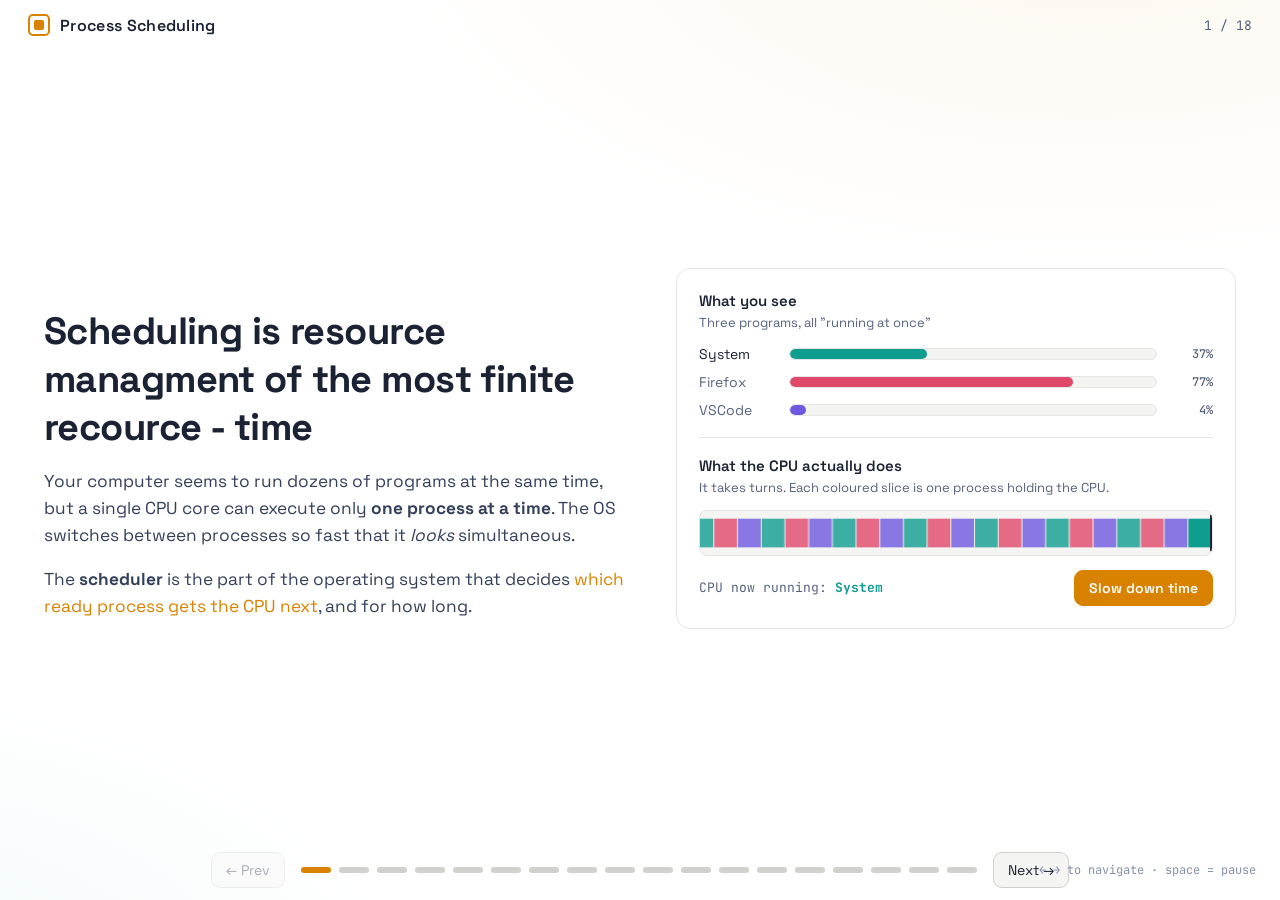
==== commit 18a637db: "first alpha version" ====
--- a/scheduling.html
+++ b/scheduling.html
@@ -26,16 +26,6 @@
       </div>
 
       <div class="demo card">
-        <svg class="magic-hat" viewBox="0 0 120 100" aria-hidden="true">
-          <ellipse cx="60" cy="82" rx="54" ry="13" fill="#1a2233"/>
-          <path d="M26 80 L32 22 Q60 8 88 22 L94 80 Q60 92 26 80 Z" fill="#232c42"/>
-          <ellipse cx="60" cy="22" rx="28" ry="7" fill="#151b2b"/>
-          <path d="M28 66 Q60 78 92 66 L94 80 Q60 92 26 80 Z" fill="#d98200"/>
-          <rect x="52" y="68" width="16" height="16" rx="2" fill="none" stroke="#f4c460" stroke-width="2.5" transform="rotate(4 60 76)"/>
-          <path d="M40 30 Q42 50 38 62" stroke="rgba(255,255,255,.18)" stroke-width="4" fill="none" stroke-linecap="round"/>
-          <path d="M96 8 l3 7 7 3 -7 3 -3 7 -3 -7 -7 -3 7 -3z" fill="#f4c460"/>
-          <circle cx="12" cy="30" r="2.5" fill="#f4c460"/>
-        </svg>
         <h3>What you see</h3>
         <div class="sub">Three programs, all "running at once"</div>
         <div id="apps"></div>
@@ -54,7 +44,7 @@
   <!-- ============ SLIDE 2 ============ -->
   <section class="slide" data-name="lifecycle">
     <h2>The life of a process</h2>
-    <p class="lead muted" style="margin:0 0 18px">Follow one program, a video player, from the moment you open it until you close it. The scheduler acts at the highlighted arrows.</p>
+    <p class="lead muted" style="margin:0 0 18px">Click any state or arrow in the diagram. The scheduler acts at the highlighted arrow.</p>
     <div class="s2">
       <div>
         <div class="diagram card">
@@ -65,7 +55,7 @@
             </defs>
             <g class="edge" data-k="admit"><path class="hit" d="M105,82 L170,138"/><path class="vis" d="M105,82 L168,136" marker-end="url(#ah)"/><text x="112" y="122">admitted</text></g>
             <g class="edge key" data-k="dispatch"><path class="hit" d="M246,172 L374,172"/><path class="vis" d="M246,172 L372,172" marker-end="url(#ahA)"/><text x="310" y="194">dispatch (scheduler)</text></g>
-            <g class="edge key" data-k="preempt"><path class="hit" d="M376,146 Q310,96 244,146"/><path class="vis" d="M376,146 Q310,98 246,144" marker-end="url(#ah)"/><text x="310" y="108">interrupt / time up</text></g>
+            <g class="edge" data-k="preempt"><path class="hit" d="M376,146 Q310,96 244,146"/><path class="vis" d="M376,146 Q310,98 246,144" marker-end="url(#ah)"/><text x="310" y="108">interrupt / time up</text></g>
             <g class="edge" data-k="io"><path class="hit" d="M440,182 Q440,252 366,262"/><path class="vis" d="M440,182 Q440,252 368,262" marker-end="url(#ah)"/><text x="470" y="240">I/O wait</text></g>
             <g class="edge" data-k="iodone"><path class="hit" d="M254,262 Q182,252 182,184"/><path class="vis" d="M254,262 Q182,252 182,186" marker-end="url(#ah)"/><text x="160" y="240">I/O done</text></g>
             <g class="edge" data-k="exit"><path class="hit" d="M462,138 L530,82"/><path class="vis" d="M462,138 L528,84" marker-end="url(#ah)"/><text x="530" y="122">exit</text></g>
@@ -74,16 +64,7 @@
             <g class="node" data-k="running"><rect x="376" y="138" width="110" height="44" rx="10"/><text x="431" y="160">Running</text></g>
             <g class="node" data-k="waiting"><rect x="256" y="242" width="110" height="44" rx="10"/><text x="311" y="264">Waiting</text></g>
             <g class="node" data-k="term"><rect x="500" y="38" width="120" height="44" rx="10"/><text x="560" y="60">Terminated</text></g>
-            <g id="rq" pointer-events="none"><text x="62" y="190" class="rqt">ready queue</text></g>
-            <g id="amb" pointer-events="none"></g>
-            <g id="tok" pointer-events="none"><circle r="13" fill="#d98200" stroke="#fff" stroke-width="2.5"/><text y="1" class="tokt">P</text></g>
           </svg>
-        </div>
-        <div class="controls" style="margin-top:12px;justify-content:flex-start">
-          <button class="btn" id="lifeBack">‹ Back</button>
-          <button class="btn primary" id="lifePlay" style="min-width:92px">Play</button>
-          <button class="btn" id="lifeStep">Step ›</button>
-          <span class="muted" style="font-size:13px;align-self:center">Click any state or arrow to read about it.</span>
         </div>
       </div>
       <div class="info" id="info"></div>
@@ -94,28 +75,19 @@
   <section class="slide" data-name="metrics">
     <h2>How we measure scheduling</h2>
     <p class="lead muted" style="margin:0 0 14px">These are the numbers used to compare scheduling algorithms.</p>
-    <div class="mcols">
-      <div class="mleft">
-        <h5 class="mgroup">Process data (given)</h5>
-        <div class="metrics m1">
-          <div class="metric card"><h4>Arrival time</h4><p>When the process enters the ready queue.</p><span class="goal">input</span></div>
-          <div class="metric card"><h4>Burst time</h4><p>How much CPU time the process needs to finish.</p><span class="goal">input</span></div>
-        </div>
-      </div>
-      <div class="mright">
-        <h5 class="mgroup">Per process (measured)</h5>
-        <div class="metrics m3">
-          <div class="metric card"><h4>Waiting time</h4><p>Total time spent in the ready queue, not running.</p><code>turnaround − burst</code><span class="goal down">lower is better</span></div>
-          <div class="metric card"><h4>Turnaround time</h4><p>Total time from arrival to completion.</p><code>completion − arrival</code><span class="goal down">lower is better</span></div>
-          <div class="metric card"><h4>Response time</h4><p>Time until the process first gets the CPU.</p><code>first run − arrival</code><span class="goal down">lower is better</span></div>
-        </div>
-        <h5 class="mgroup">System-wide</h5>
-        <div class="metrics m3">
-          <div class="metric card"><h4>Throughput</h4><p>How many processes finish per unit of time.</p><code>completed ÷ time</code><span class="goal up">higher is better</span></div>
-          <div class="metric card"><h4>CPU utilization</h4><p>Share of time the CPU does useful work.</p><code>busy time ÷ total time</code><span class="goal up">higher is better</span></div>
-          <div class="metric card cs"><h4>Context switch</h4><p>Saving one process's state and loading the next one's. Pure overhead: no useful work happens during it.</p><span class="goal down">lower is better</span></div>
-        </div>
-      </div>
+    <h5 class="mgroup">Per process</h5>
+    <div class="metrics m5">
+        <div class="metric card"><h4>Arrival time</h4><p>When the process enters the ready queue.</p><span class="goal">input</span></div>
+        <div class="metric card"><h4>Burst time</h4><p>How much CPU time the process needs to finish.</p><span class="goal">input</span></div>
+        <div class="metric card"><h4>Waiting time</h4><p>Total time spent in the ready queue, not running.</p><code>turnaround − burst</code><span class="goal down">lower is better</span></div>
+        <div class="metric card"><h4>Turnaround time</h4><p>Total time from arrival to completion.</p><code>completion − arrival</code><span class="goal down">lower is better</span></div>
+        <div class="metric card"><h4>Response time</h4><p>Time until the process first gets the CPU.</p><code>first run − arrival</code><span class="goal down">lower is better</span></div>
+    </div>
+    <h5 class="mgroup">System-wide</h5>
+    <div class="metrics m3">
+        <div class="metric card"><h4>Throughput</h4><p>How many processes finish per unit of time.</p><code>completed ÷ time</code><span class="goal up">higher is better</span></div>
+        <div class="metric card"><h4>CPU utilization</h4><p>Share of time the CPU does useful work.</p><code>busy time ÷ total time</code><span class="goal up">higher is better</span></div>
+        <div class="metric card cs"><h4>Context switch</h4><p>Saving one process's state (registers, PC…) and loading the next one's. Pure overhead: no useful work gets done during it.</p><span class="goal down">lower is better</span></div>
     </div>
   </section>
 
@@ -357,6 +329,7 @@
     <div class="s3-head">
       <div>
         <h2>Round Robin <span class="muted" style="font-weight:400">(RR)</span></h2>
+        <p>Each process gets the CPU for at most one <b>time quantum</b>. If it is not finished, it goes to the back of the queue and the next one runs. Like taking turns on a shared game console.</p>
       </div>
     </div>
 
@@ -428,6 +401,7 @@
     <div class="s3-head">
       <div>
         <h2>Completely Fair Scheduler <span class="muted" style="font-weight:400">(CFS)</span></h2>
+        <p>The process with the smallest <b>vruntime</b> runs next. The queue is sorted by vruntime, so the leftmost box (closest to the CPU) is always next. Badges show each process's nice value; lower nice means more CPU share.</p>
       </div>
     </div>
 
--- a/scheduling.css
+++ b/scheduling.css
@@ -201,33 +201,3 @@
 
 .prio-legend{display:flex;gap:8px;flex-wrap:wrap;margin-top:14px}
 .prio-legend span{font-family:var(--mono);font-size:12.5px;padding:4px 10px;border-radius:999px;color:#fff;font-weight:700}
-
-.demo{position:relative}
-.magic-hat{position:absolute;top:-44px;right:-14px;width:96px;height:auto;transform:rotate(12deg);pointer-events:none;filter:drop-shadow(0 3px 4px rgba(0,0,0,.18));z-index:2}
-
-.mcols{display:grid;grid-template-columns:1fr 2.2fr;gap:28px;align-items:start}
-.metrics.m1{grid-template-columns:1fr}
-@media (max-width:1100px){.mcols{grid-template-columns:1fr}}
-
-/* ---- simulation slides: metrics on a monitor screen at the right ---- */
-.s3{grid-template-columns:minmax(0,1fr) 230px;max-width:1240px;align-items:start}
-.s3 .stage,.s3 .controls{grid-column:1}
-.s3 .stats{grid-column:2;grid-row:1 / span 2;display:flex;flex-direction:column;gap:8px;position:relative;overflow:hidden;
-  padding:34px 14px 14px;border-radius:16px;background:#0b1a16;border:10px solid #2a3142;
-  box-shadow:inset 0 0 28px rgba(0,255,170,.14),0 6px 18px rgba(26,34,51,.28)}
-.s3 .stats::before{content:'SYSTEM MONITOR';position:absolute;top:10px;left:14px;font-family:var(--mono);font-size:10.5px;letter-spacing:.14em;color:#4fd8a4;opacity:.8}
-.s3 .stats::after{content:'';position:absolute;inset:0;pointer-events:none;background:repeating-linear-gradient(0deg,rgba(0,0,0,.18) 0 1px,transparent 1px 3px)}
-.s3 .stat{background:transparent;border:0;border-bottom:1px dashed rgba(79,216,164,.25);border-radius:0;padding:8px 2px}
-.s3 .stat:last-child{border-bottom:0}
-.s3 .stat .k{color:#6fb89c;font-family:var(--mono);font-size:11px;letter-spacing:.06em;text-transform:uppercase}
-.s3 .stat .v{color:#5dffb8;font-size:24px;text-shadow:0 0 8px rgba(93,255,184,.55)}
-.s3 .stat .u{color:#6fb89c}
-.s3 .stat.hl{background:transparent;border-color:rgba(79,216,164,.25)}
-.s3 .stat.hl .v{color:#ffc247;text-shadow:0 0 8px rgba(255,194,71,.5)}
-@media (max-width:1000px){.s3{grid-template-columns:1fr}.s3 .stage,.s3 .controls,.s3 .stats{grid-column:1;grid-row:auto}}
-
-/* slide 2: story token */
-.rqt{fill:var(--dim);font-family:var(--mono);font-size:10px;text-anchor:middle}
-.tokt{fill:#fff;font-family:var(--mono);font-size:12px;font-weight:700;text-anchor:middle;dominant-baseline:middle}
-.who{display:inline-block;margin-top:10px;font-family:var(--mono);font-size:12px;padding:3px 9px;border-radius:6px;border:1px solid var(--line2);color:var(--muted)}
-.who.sched{color:var(--accent);border-color:rgba(217,130,0,.5);background:#fff3df;font-weight:700}
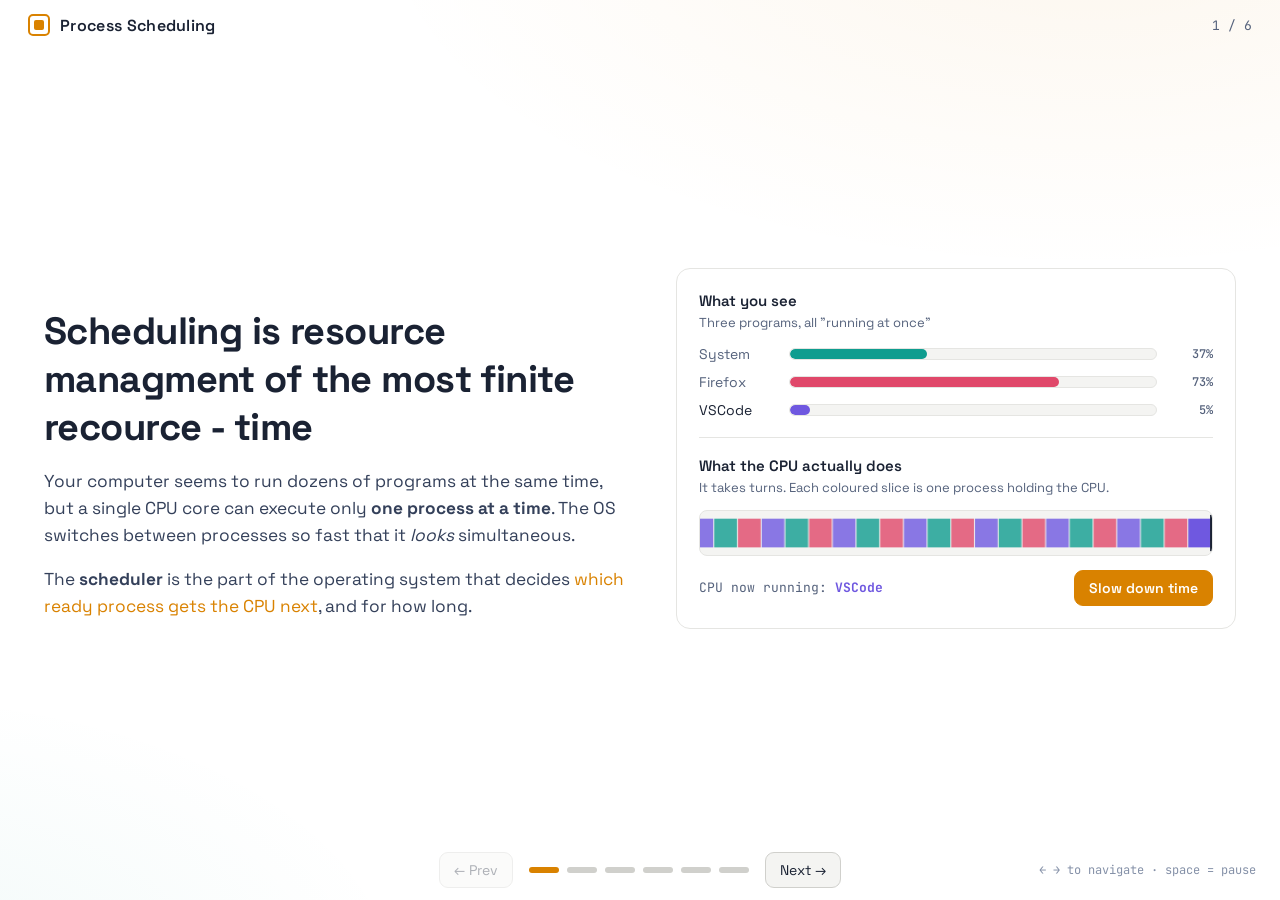
==== commit c8659bd4: "forth commit" ====
--- a/scheduling.html
+++ b/scheduling.html
@@ -6,7 +6,190 @@
 <title>Process Scheduling — Interactive Lesson</title>
 <link rel="preconnect" href="https://fonts.googleapis.com">
 <link href="https://fonts.googleapis.com/css2?family=Space+Grotesk:wght@400;500;600;700&family=JetBrains+Mono:wght@400;500;700&display=swap" rel="stylesheet">
-<link rel="stylesheet" href="scheduling.css">
+<style>
+  :root{
+    --bg:#ffffff; --panel:#ffffff; --panel2:#f4f4f2; --line:#e5e5e2; --line2:#d0d0cc;
+    --text:#1a2233; --muted:#55627c; --dim:#8591a8;
+    --accent:#d98200; --accent-soft:rgba(217,130,0,.12);
+    --teal:#0f9d8f; --pink:#e0486a; --violet:#6f58e0; --red:#d93c3c;
+    --mono:'JetBrains Mono', ui-monospace, monospace;
+    --sans:'Space Grotesk', system-ui, sans-serif;
+  }
+  *{box-sizing:border-box}
+  html,body{margin:0;height:100%;background:var(--bg);color:var(--text);font-family:var(--sans)}
+  body{display:flex;flex-direction:column;overflow:hidden;
+    background:
+      radial-gradient(1200px 600px at 85% -10%, rgba(217,130,0,.07), transparent 60%),
+      radial-gradient(900px 500px at -10% 110%, rgba(15,157,143,.06), transparent 60%),
+      var(--bg);}
+  button{font-family:inherit}
+
+  /* top bar */
+  .topbar{display:flex;align-items:center;justify-content:space-between;padding:14px 28px;flex:none}
+  .brand{display:flex;align-items:center;gap:10px;font-weight:600;letter-spacing:.02em}
+  .brand .chip{width:22px;height:22px;border:2px solid var(--accent);border-radius:5px;position:relative}
+  .brand .chip::after{content:"";position:absolute;inset:4px;background:var(--accent);border-radius:2px}
+  .brand small{color:var(--muted);font-weight:400;margin-left:6px}
+  .counter{font-family:var(--mono);font-size:13px;color:var(--muted)}
+
+  /* slides */
+  main{flex:1;position:relative;overflow:hidden}
+  .slide{position:absolute;inset:0;padding:30px 44px 24px;overflow:auto;opacity:0;visibility:hidden;transform:translateX(24px);transition:opacity .35s ease, transform .35s ease, visibility .35s}
+  .slide.active{opacity:1;visibility:visible;transform:none}
+  h1{font-size:clamp(34px,4.6vw,60px);line-height:1.02;margin:0 0 18px;letter-spacing:-.02em}
+  h2{font-size:clamp(26px,3vw,38px);margin:0 0 8px;letter-spacing:-.015em}
+  .lead{font-size:clamp(16px,1.35vw,20px);line-height:1.55;color:#34405a;max-width:60ch}
+  .muted{color:var(--muted)}
+  .card{background:var(--panel);border:1px solid var(--line);border-radius:14px}
+  em.hl{font-style:normal;color:var(--accent)}
+
+  /* slide 1 */
+  .s1{display:grid;grid-template-columns:1.05fr 1fr;gap:44px;align-items:center;min-height:100%}
+  .analogy{margin-top:26px;padding:18px 20px;display:flex;gap:16px;align-items:flex-start;max-width:60ch}
+  .analogy .ico{flex:none;width:40px;height:40px;border-radius:10px;background:var(--accent-soft);display:grid;place-items:center;color:var(--accent);font-weight:700}
+  .analogy p{margin:0;line-height:1.5;color:#34405a}
+  .questions{display:flex;gap:10px;flex-wrap:wrap;margin-top:18px}
+  .questions span{font-size:14px;padding:7px 12px;border:1px solid var(--line2);border-radius:999px;color:#34405a}
+  .demo{padding:22px}
+  .demo h3{margin:0 0 4px;font-size:15px;font-weight:600}
+  .demo .sub{font-size:13px;color:var(--muted);margin-bottom:14px}
+  .app{display:grid;grid-template-columns:78px 1fr 44px;gap:12px;align-items:center;margin:10px 0;font-size:14px}
+  .bar{height:12px;border-radius:6px;background:var(--panel2);overflow:hidden;border:1px solid var(--line)}
+  .bar i{display:block;height:100%;width:0;border-radius:6px}
+  .app b{font-family:var(--mono);font-weight:500;font-size:12px;color:var(--muted);text-align:right}
+  .app.on span{color:var(--text)}
+  .app span{color:var(--muted);transition:color .1s}
+  .divider{height:1px;background:var(--line);margin:18px 0}
+  .tl-wrap{position:relative}
+  #tl{width:100%;height:46px;display:block;border-radius:8px;background:var(--panel2);border:1px solid var(--line)}
+  .demo-foot{display:flex;justify-content:space-between;align-items:center;margin-top:14px;gap:10px;flex-wrap:wrap}
+  .now{font-family:var(--mono);font-size:13px;color:var(--muted)}
+  .now b{color:var(--text)}
+
+  .btn{border:1px solid var(--line2);background:var(--panel2);color:var(--text);padding:8px 14px;border-radius:9px;font-size:14px;cursor:pointer;transition:background .15s,border-color .15s}
+  .btn:hover{border-color:var(--accent)}
+  .btn.primary{background:var(--accent);border-color:var(--accent);color:#fff;font-weight:600}
+  .btn.primary:hover{filter:brightness(1.06)}
+  .btn:disabled{opacity:.35;cursor:default}
+
+  /* slide 2 */
+  .s2{display:grid;grid-template-columns:1.5fr 1fr;gap:30px;align-items:center}
+  .s2 .info{margin-top:0;padding:20px 22px;min-height:160px}
+  .s2 .info p{font-size:16.5px}
+  .diagram{padding:16px}
+  .diagram svg{width:100%;height:auto;display:block}
+  .node rect{fill:var(--panel2);stroke:var(--line2);stroke-width:1.5;transition:stroke .2s, fill .2s}
+  .node text{fill:var(--text);font-family:var(--sans);font-size:15px;font-weight:600;text-anchor:middle;dominant-baseline:middle;pointer-events:none}
+  .node,.edge{cursor:pointer}
+  .node:hover rect,.node.sel rect{stroke:var(--accent)}
+  .node.sel rect{fill:#fff3df}
+  .edge path.vis{fill:none;stroke:var(--dim);stroke-width:2;transition:stroke .2s}
+  .edge path.hit{fill:none;stroke:transparent;stroke-width:16}
+  .edge text{fill:var(--muted);font-family:var(--mono);font-size:11px;text-anchor:middle;transition:fill .2s}
+  .edge:hover path.vis,.edge.sel path.vis{stroke:var(--accent)}
+  .edge:hover text,.edge.sel text{fill:var(--accent)}
+  .edge.key path.vis{stroke:var(--accent);stroke-width:2.5;stroke-dasharray:6 5;animation:dash 1.2s linear infinite}
+  .edge.key text{fill:var(--accent)}
+  @keyframes dash{to{stroke-dashoffset:-22}}
+  .info{margin-top:12px;padding:14px 16px;min-height:86px;background:var(--panel2);border-radius:10px;border:1px solid var(--line)}
+  .info b{color:var(--accent)}
+  .info p{margin:4px 0 0;line-height:1.5;font-size:15px;color:#34405a}
+  .metrics{display:grid;gap:12px}
+  .metrics.m5{grid-template-columns:repeat(5,1fr)}
+  .metrics.m3{grid-template-columns:repeat(3,1fr)}
+  .mgroup{margin:16px 0 8px;font-size:12px;letter-spacing:.1em;text-transform:uppercase;color:var(--dim);font-weight:600}
+  [data-name=metrics] .metric{padding:16px 18px}
+  [data-name=metrics] .metric h4{font-size:clamp(16px,1.4vw,19px);margin-bottom:6px}
+  [data-name=metrics] .metric p{font-size:clamp(13.5px,1.1vw,15px)}
+  .goal{display:inline-block;margin:8px 0 0 8px;font-family:var(--mono);font-size:11px;color:var(--dim);border:1px solid var(--line2);border-radius:5px;padding:2px 6px}
+  .goal.up{color:var(--teal);border-color:rgba(15,157,143,.4)} .goal.down{color:var(--accent);border-color:rgba(217,130,0,.45)}
+  .metric code+.goal{margin-left:6px}
+  @media (max-width:1100px){.metrics.m5{grid-template-columns:repeat(2,1fr)}.metrics.m3{grid-template-columns:1fr}.s2{grid-template-columns:1fr}}
+  .metric{padding:12px 14px}
+  .metric h4{margin:0 0 4px;font-size:15px}
+  .metric p{margin:0;font-size:13.5px;line-height:1.45;color:var(--muted)}
+  .metric code{display:inline-block;margin-top:6px;font-family:var(--mono);font-size:12px;color:var(--teal);background:rgba(15,157,143,.08);padding:3px 7px;border-radius:6px}
+  .metric.cs{border-color:rgba(217,130,0,.45)}
+  .metric.cs h4{color:var(--accent)}
+
+  /* slide FCFS overview */
+  .sx{display:grid;grid-template-columns:1fr 1fr;gap:18px;align-items:start}
+  .sx .card{padding:16px 18px}
+  .sx h4{margin:0 0 8px;font-size:15px}
+  .sx ul{margin:0;padding-left:18px;line-height:1.55;color:#34405a;font-size:14.5px}
+  .sx li{margin:3px 0}
+  .pros h4{color:var(--teal)} .cons h4{color:var(--red)}
+  .steps{counter-reset:s;list-style:none;padding:0!important}
+  .steps li{counter-increment:s;display:flex;gap:10px;align-items:flex-start}
+  .steps li::before{content:counter(s);flex:none;width:22px;height:22px;border-radius:6px;background:var(--accent-soft);color:var(--accent);font-family:var(--mono);font-weight:700;font-size:12px;display:grid;place-items:center;margin-top:1px}
+  .gantt{display:flex;height:34px;border-radius:7px;overflow:hidden;font-family:var(--mono);font-size:12px;color:#fff;font-weight:700;margin:8px 0 4px}
+  .gantt div{display:grid;place-items:center;border-right:2px solid #fff}
+  .gantt-t{display:flex;font-family:var(--mono);font-size:11px;color:var(--dim);margin-bottom:12px}
+  .ex-label{font-size:13px;color:var(--muted);margin-top:6px}
+  .ex-res{font-family:var(--mono);font-size:13px;color:var(--text)}
+  .ex-res b{color:var(--accent)}
+  [data-name=fcfs-info] .sx{grid-template-columns:1.25fr 1fr;gap:24px}
+  [data-name=fcfs-info] .sx .card:first-child{padding:28px 32px}
+  [data-name=fcfs-info] .sx .card:first-child h4{font-size:clamp(20px,2vw,28px);margin-bottom:16px}
+  [data-name=fcfs-info] .sx .card:first-child ul{font-size:clamp(16px,1.5vw,21px);line-height:1.55}
+  [data-name=fcfs-info] .sx .card:first-child li{margin:12px 0;gap:14px}
+  [data-name=fcfs-info] .sx .card:first-child li::before{width:30px;height:30px;font-size:15px;border-radius:8px}
+  [data-name=fcfs-info] .sx .card:first-child .tag{font-size:13px;padding:6px 11px}
+  [data-name=tradeoffs] .sx{gap:28px}
+  [data-name=tradeoffs] .sx .card{padding:30px 34px}
+  [data-name=tradeoffs] .sx h4{font-size:clamp(22px,2.2vw,30px);margin-bottom:16px}
+  [data-name=tradeoffs] .sx ul{font-size:clamp(17px,1.6vw,22px);line-height:1.6;padding-left:24px}
+  [data-name=tradeoffs] .sx li{margin:10px 0}
+  [data-name=tradeoffs] .lead{font-size:clamp(17px,1.5vw,22px)}
+  @media (max-width:900px){.sx,[data-name=fcfs-info] .sx{grid-template-columns:1fr}}
+  .bg-canvas{position:absolute;inset:0;width:100%;height:100%;display:block;background:#fff;z-index:0;pointer-events:none}
+  [data-name=fcfs-info] > :not(canvas){position:relative;z-index:1}
+  [data-name=fcfs-info] .sx{grid-template-columns:1fr;max-width:58%}
+  [data-name=fcfs-info] .card{background:rgba(255,255,255,.92)}
+  @media (max-width:900px){[data-name=fcfs-info] .sx{max-width:100%}}
+
+  /* slide 3 */
+  .s3-head{display:flex;justify-content:space-between;align-items:flex-end;gap:20px;flex-wrap:wrap;margin-bottom:14px}
+  .s3-head p{margin:0;color:#34405a;max-width:72ch;line-height:1.5}
+  .tags{display:flex;gap:8px;flex-wrap:wrap}
+  .tag{font-family:var(--mono);font-size:11.5px;padding:5px 9px;border-radius:6px;border:1px solid var(--line2);color:var(--muted)}
+  .s3{display:grid;grid-template-columns:minmax(0,1fr);gap:14px;max-width:980px;margin:0 auto}
+  .stage{padding:10px 10px 6px;position:relative}
+  #fcfs{width:100%;height:340px;display:block}
+  .paused-badge{position:absolute;top:16px;right:18px;font-family:var(--mono);font-size:12px;padding:4px 10px;border-radius:6px;background:var(--red);color:#fff;font-weight:700;letter-spacing:.08em;display:none}
+  .stage.paused .paused-badge{display:block}
+  .controls{display:flex;flex-wrap:wrap;gap:10px;justify-content:center}
+  .controls .group{display:flex;gap:8px;align-items:center}
+  .ctl{display:flex;flex-direction:column;gap:3px;font-size:12px;color:var(--muted);min-width:130px}
+  .ctl label{display:flex;justify-content:space-between;gap:8px}
+  .ctl label b{font-family:var(--mono);color:var(--text);font-weight:500}
+  input[type=range]{accent-color:var(--accent);width:100%}
+  .stats{display:grid;grid-template-columns:repeat(3,1fr);gap:12px}
+  .stat{padding:9px 11px}
+  .stat .k{font-size:11.5px;color:var(--muted);line-height:1.2}
+  .stat .v{font-family:var(--mono);font-size:19px;font-weight:700;margin-top:3px}
+  .stat .u{font-size:11px;color:var(--dim);font-weight:400;margin-left:3px}
+  .stat.hl{border-color:rgba(217,130,0,.45);background:linear-gradient(180deg,rgba(217,130,0,.08),transparent)}
+  .stat.hl .v{color:var(--accent)}
+  .notes{display:grid;grid-template-columns:repeat(3,1fr);gap:10px;margin-top:12px}
+  .note{padding:10px 12px;font-size:13px;line-height:1.45;color:#34405a}
+  .note b{color:var(--text)}
+
+  /* nav */
+  .nav{flex:none;display:flex;align-items:center;justify-content:center;gap:16px;padding:12px}
+  .dots{display:flex;gap:8px}
+  .dots button{width:30px;height:6px;border-radius:3px;border:0;background:var(--line2);cursor:pointer;padding:0}
+  .dots button.on{background:var(--accent)}
+  .hint{position:absolute;right:24px;font-size:12px;color:var(--dim);font-family:var(--mono)}
+
+  @media (max-width: 1000px){
+    .s1,.s2,.s3{grid-template-columns:1fr}
+    .slide{padding:22px 18px}
+    .notes{grid-template-columns:1fr}
+    .hint{display:none}
+    body{overflow:auto}
+  }
+</style>
 </head>
 <body>
 
@@ -94,7 +277,7 @@
   <!-- ============ SLIDE: FCFS OVERVIEW ============ -->
   <section class="slide" data-name="fcfs-info">
     <canvas id="paper" class="bg-canvas"></canvas>
-    <h2>First-Come, First-Served at a glance</h2>
+    <h2>FCFS at a glance</h2>
     <p class="lead muted" style="margin:0 0 18px">The simplest scheduler there is: whoever arrives first gets the CPU first. It works like a single checkout line in a shop.</p>
     <div class="sx">
       <div class="card">
@@ -114,6 +297,7 @@
     <div class="s3-head">
       <div>
         <h2>First-Come, First-Served <span class="muted" style="font-weight:400">(FCFS / FIFO)</span></h2>
+        <p>Processes run in arrival order and keep the CPU until they finish.</p>
       </div>
     </div>
 
@@ -126,14 +310,11 @@
         <button class="btn primary" id="playBtn" style="min-width:92px">Pause</button>
         <button class="btn" id="resetBtn">Reset</button>
         <button class="btn" id="longBtn" title="Adds a process with burst 18">+ Long process</button>
-        <div class="ctl" style="min-width:200px"><label>Arrival speed <b id="rateVal">1.0×</b></label><input type="range" id="rateSlider" min="0.2" max="3" step="0.1" value="1"></div>
       </div>
       <div class="stats">
         <div class="stat card"><div class="k">Avg waiting</div><div class="v" id="mW">-</div></div>
         <div class="stat card"><div class="k">Avg turnaround</div><div class="v" id="mTA">-</div></div>
-        <div class="stat card"><div class="k">Completed</div><div class="v" id="mDone">0</div></div>
-        <div class="stat card"><div class="k">Context switches</div><div class="v" id="mCS">0</div></div>
-        <div class="stat card hl"><div class="k">Overhead</div><div class="v" id="mOH">0%</div></div>
+        <div class="stat card hl"><div class="k">Context switches</div><div class="v" id="mCS">0</div></div>
       </div>
     </div>
   </section>
@@ -141,311 +322,22 @@
   <!-- ============ SLIDE 5: PROS & CONS ============ -->
   <section class="slide" data-name="tradeoffs">
     <h2>FCFS: strengths and weaknesses</h2>
-    <p class="lead muted" style="margin:0 0 18px">Simple and predictable, but not efficient</p>
+    <p class="lead muted" style="margin:0 0 18px">Simple and predictable, but not always efficient.</p>
     <div class="sx">
       <div class="card pros">
         <h4>Strengths</h4>
         <ul>
-          <li>Very simple to implement.</li>
-          <li>Process starvation is not possible.</li>
+          <li>Very simple to implement and to reason about.</li>
+          <li>Fair in the sense of order: nobody is overtaken, so no process starves.</li>
           <li>Minimal overhead: one context switch per process.</li>
         </ul>
       </div>
       <div class="card cons">
         <h4>Weaknesses</h4>
         <ul>
-          <li>Average waiting time are very high</li>
+          <li>Average waiting time can be very high and depends on arrival order.</li>
           <li>Convoy effect: short jobs get stuck behind one long job.</li>
-          <li>Poor for interactive systems, because of terible responsiveness.</li>
-        </ul>
-      </div>
-    </div>
-  </section>
-
-  <!-- ============ SLIDE: SJF OVERVIEW ============ -->
-  <section class="slide" data-name="sjf-info">
-    <canvas id="checkout" class="bg-canvas"></canvas>
-    <h2>Shortest-Job-First at a glance</h2>
-    <p class="lead muted" style="margin:0 0 18px">Think of the express lane in a supermarket: whoever has the smallest basket gets served first, even if they joined the line later.</p>
-    <div class="sx">
-      <div class="card">
-        <h4>How it works</h4>
-        <ul class="steps">
-          <li><span>Every process in the <b>ready queue</b> has a <b>burst time</b>, the size of its basket.</span></li>
-          <li><span>When the CPU is free, the scheduler picks the process with the <b>shortest</b> burst, not the oldest.</span></li>
-          <li><span>That process runs until it <b>finishes</b>. Nobody can interrupt it (non-preemptive).</span></li>
-          <li><span>If two processes tie, the one that arrived first goes first.</span></li>
-        </ul>
-      </div>
-    </div>
-  </section>
-
-  <!-- ============ SLIDE: SJF SIMULATION ============ -->
-  <section class="slide" data-name="sjf">
-    <div class="s3-head">
-      <div>
-        <h2>Shortest-Job-First <span class="muted" style="font-weight:400">(SJF)</span></h2>
-      </div>
-    </div>
-
-    <div class="s3">
-      <div class="stage card" id="stageJ">
-        <canvas id="fcfsJ"></canvas>
-        <div class="paused-badge">PAUSED</div>
-      </div>
-      <div class="controls">
-        <button class="btn primary" id="playBtnJ" style="min-width:92px">Pause</button>
-        <button class="btn" id="resetBtnJ">Reset</button>
-        <button class="btn" id="shortBtnJ" title="Adds a process with burst 1-2">+ Short process</button>
-        <button class="btn" id="longBtnJ" title="Adds a process with burst 18">+ Long process</button>
-        <div class="ctl" style="min-width:200px"><label>Arrival speed <b id="rateValJ">1.0×</b></label><input type="range" id="rateSliderJ" min="0.2" max="3" step="0.1" value="1"></div>
-      </div>
-      <div class="stats">
-        <div class="stat card"><div class="k">Avg waiting</div><div class="v" id="mWJ">-</div></div>
-        <div class="stat card"><div class="k">Avg turnaround</div><div class="v" id="mTAJ">-</div></div>
-        <div class="stat card"><div class="k">Completed</div><div class="v" id="mDoneJ">0</div></div>
-        <div class="stat card"><div class="k">Context switches</div><div class="v" id="mCSJ">0</div></div>
-        <div class="stat card hl"><div class="k">Overhead</div><div class="v" id="mOHJ">0%</div></div>
-      </div>
-    </div>
-  </section>
-
-  <!-- ============ SLIDE: SJF PROS & CONS ============ -->
-  <section class="slide" data-name="sjf-tradeoffs">
-    <h2>SJF: strengths and weaknesses</h2>
-    <p class="lead muted" style="margin:0 0 18px">Fast on average, but unfair to long jobs</p>
-    <div class="sx">
-      <div class="card pros">
-        <h4>Strengths</h4>
-        <ul>
-          <li>Gives the lowest possible average waiting time for a non-preemptive algorithm.</li>
-          <li>Short jobs finish quickly, so the system feels responsive.</li>
-          <li>Higher throughput: more processes complete per unit of time.</li>
-        </ul>
-      </div>
-      <div class="card cons">
-        <h4>Weaknesses</h4>
-        <ul>
-          <li>Starvation: a long job can wait forever while shorter jobs keep arriving.</li>
-          <li>Burst time must be known in advance. In practice it can only be predicted from past behaviour.</li>
-          <li>Still non-preemptive: a long job that is already running blocks everyone (the preemptive version is called SRTF).</li>
-        </ul>
-      </div>
-    </div>
-  </section>
-  <!-- ============ SLIDE: PRIORITY OVERVIEW ============ -->
-  <section class="slide" data-name="prio-info">
-    <canvas id="er" class="bg-canvas"></canvas>
-    <h2>Priority Scheduling at a glance</h2>
-    <p class="lead muted" style="margin:0 0 18px">Think of a hospital emergency room: the patient in the worst condition is treated first, no matter who arrived earlier.</p>
-    <div class="sx">
-      <div class="card">
-        <h4>How it works</h4>
-        <ul class="steps">
-          <li><span>Every process gets a <b>priority number</b>. Here <b>1 is the highest</b> and 4 the lowest.</span></li>
-          <li><span>When the CPU is free, the scheduler picks the ready process with the <b>highest priority</b>.</span></li>
-          <li><span>Processes with the same priority are served in <b>FCFS</b> order.</span></li>
-          <li><span>The running process is not interrupted (non-preemptive version).</span></li>
-        </ul>
-        <div class="prio-legend"><span style="background:#d93c3c">P1 critical</span><span style="background:#e8730c">P2 urgent</span><span style="background:#d4a300">P3 normal</span><span style="background:#2e9e5b">P4 low</span></div>
-      </div>
-    </div>
-  </section>
-
-  <!-- ============ SLIDE: PRIORITY SIMULATION ============ -->
-  <section class="slide" data-name="prio">
-    <div class="s3-head">
-      <div>
-        <h2>Priority Scheduling</h2>
-      </div>
-    </div>
-
-    <div class="s3">
-      <div class="stage card" id="stageP">
-        <canvas id="fcfsP"></canvas>
-        <div class="paused-badge">PAUSED</div>
-      </div>
-      <div class="controls">
-        <button class="btn primary" id="playBtnP" style="min-width:92px">Pause</button>
-        <button class="btn" id="resetBtnP">Reset</button>
-        <button class="btn" id="hiBtnP" title="Adds a priority-1 process">+ High priority</button>
-        <button class="btn" id="loBtnP" title="Adds a priority-4 process">+ Low priority</button>
-        <button class="btn" id="agingBtnP" title="Waiting processes slowly gain priority">Aging: off</button>
-        <div class="ctl" style="min-width:200px"><label>Arrival speed <b id="rateValP">1.0×</b></label><input type="range" id="rateSliderP" min="0.2" max="3" step="0.1" value="1"></div>
-      </div>
-      <div class="stats">
-        <div class="stat card"><div class="k">Avg waiting</div><div class="v" id="mWP">-</div></div>
-        <div class="stat card"><div class="k">Avg turnaround</div><div class="v" id="mTAP">-</div></div>
-        <div class="stat card"><div class="k">Completed</div><div class="v" id="mDoneP">0</div></div>
-        <div class="stat card"><div class="k">Context switches</div><div class="v" id="mCSP">0</div></div>
-        <div class="stat card hl"><div class="k">Overhead</div><div class="v" id="mOHP">0%</div></div>
-      </div>
-    </div>
-  </section>
-
-  <!-- ============ SLIDE: PRIORITY PROS & CONS ============ -->
-  <section class="slide" data-name="prio-tradeoffs">
-    <h2>Priority Scheduling: strengths and weaknesses</h2>
-    <p class="lead muted" style="margin:0 0 18px">Important work goes first, but low priority can wait forever</p>
-    <div class="sx">
-      <div class="card pros">
-        <h4>Strengths</h4>
-        <ul>
-          <li>Critical and time-sensitive processes get the CPU first.</li>
-          <li>Flexible: priority can reflect importance, deadlines or resources.</li>
-          <li>Widely used in real operating systems (e.g. system tasks over background jobs).</li>
-        </ul>
-      </div>
-      <div class="card cons">
-        <h4>Weaknesses</h4>
-        <ul>
-          <li>Starvation: low-priority processes may never run while high-priority ones keep arriving.</li>
-          <li>Fix: <b>aging</b>, slowly raising the priority of processes that wait a long time.</li>
-          <li>Priority alone ignores burst time, so average waiting time can be worse than SJF.</li>
-        </ul>
-      </div>
-    </div>
-  </section>
-  <!-- ============ SLIDE: ROUND ROBIN OVERVIEW ============ -->
-  <section class="slide" data-name="rr-info">
-    <canvas id="rrcv" class="bg-canvas"></canvas>
-    <h2>Round Robin at a glance</h2>
-    <p class="lead muted" style="margin:0 0 18px">Think of friends sharing one game console: everyone plays for a fixed turn, and whoever is not finished goes to the back of the line.</p>
-    <div class="sx">
-      <div class="card">
-        <h4>How it works</h4>
-        <ul class="steps">
-          <li><span>The ready queue is a plain <b>FIFO</b> line, like in FCFS.</span></li>
-          <li><span>The first process runs for at most one <b>time quantum</b> (a fixed slice of CPU time).</span></li>
-          <li><span>If it is not finished when the quantum ends, it is <b>preempted</b> and goes to the back of the queue.</span></li>
-          <li><span>Then the next process gets its turn, so everyone gets the CPU regularly.</span></li>
-        </ul>
-      </div>
-    </div>
-  </section>
-
-  <!-- ============ SLIDE: ROUND ROBIN SIMULATION ============ -->
-  <section class="slide" data-name="rr">
-    <div class="s3-head">
-      <div>
-        <h2>Round Robin <span class="muted" style="font-weight:400">(RR)</span></h2>
-        <p>Each process gets the CPU for at most one <b>time quantum</b>. If it is not finished, it goes to the back of the queue and the next one runs. Like taking turns on a shared game console.</p>
-      </div>
-    </div>
-
-    <div class="s3">
-      <div class="stage card" id="stageR">
-        <canvas id="fcfsR"></canvas>
-        <div class="paused-badge">PAUSED</div>
-      </div>
-      <div class="controls">
-        <button class="btn primary" id="playBtnR" style="min-width:92px">Pause</button>
-        <button class="btn" id="resetBtnR">Reset</button>
-        <button class="btn" id="longBtnR" title="Adds a process with burst 18">+ Long process</button>
-        <div class="ctl" style="min-width:200px"><label>Time quantum <b id="quantumValR">4 ms</b></label><input type="range" id="quantumSliderR" min="1" max="10" step="1" value="4"></div>
-        <div class="ctl" style="min-width:200px"><label>Arrival speed <b id="rateValR">1.0×</b></label><input type="range" id="rateSliderR" min="0.2" max="3" step="0.1" value="1"></div>
-      </div>
-      <div class="stats">
-        <div class="stat card"><div class="k">Avg waiting</div><div class="v" id="mWR">-</div></div>
-        <div class="stat card"><div class="k">Avg turnaround</div><div class="v" id="mTAR">-</div></div>
-        <div class="stat card"><div class="k">Completed</div><div class="v" id="mDoneR">0</div></div>
-        <div class="stat card"><div class="k">Context switches</div><div class="v" id="mCSR">0</div></div>
-        <div class="stat card hl"><div class="k">Overhead</div><div class="v" id="mOHR">0%</div></div>
-      </div>
-    </div>
-  </section>
-
-  <!-- ============ SLIDE: ROUND ROBIN PROS & CONS ============ -->
-  <section class="slide" data-name="rr-tradeoffs">
-    <h2>Round Robin: strengths and weaknesses</h2>
-    <p class="lead muted" style="margin:0 0 18px">Fair and responsive, but it pays for it in context switches</p>
-    <div class="sx">
-      <div class="card pros">
-        <h4>Strengths</h4>
-        <ul>
-          <li>Fair: every process gets the CPU regularly, so starvation is not possible.</li>
-          <li>Good response time, which suits interactive and time-sharing systems.</li>
-          <li>Simple to implement, and short jobs are not stuck behind a long one for long.</li>
-        </ul>
-      </div>
-      <div class="card cons">
-        <h4>Weaknesses</h4>
-        <ul>
-          <li>Many context switches add overhead, especially with a small quantum.</li>
-          <li>The quantum is hard to choose: too large behaves like FCFS, too small wastes time on switching.</li>
-          <li>Average waiting and turnaround time are often higher than in SJF.</li>
-        </ul>
-      </div>
-    </div>
-  </section>
-  <!-- ============ SLIDE: CFS OVERVIEW ============ -->
-  <section class="slide" data-name="cfs-info">
-    <canvas id="cfscv" class="bg-canvas"></canvas>
-    <h2>Completely Fair Scheduler at a glance</h2>
-    <p class="lead muted" style="margin:0 0 18px">Think of a teacher who always helps the student who has received the least attention so far. Nobody is left waiting for long.</p>
-    <div class="sx">
-      <div class="card">
-        <h4>How it works</h4>
-        <ul class="steps">
-          <li><span>Each process tracks its <b>vruntime</b>: the CPU time it has received, scaled by its weight.</span></li>
-          <li><span>The scheduler always runs the process with the <b>smallest vruntime</b> (the leftmost node of a red-black tree).</span></li>
-          <li><span>It runs for a slice of the target latency, split by weight, then goes back into the tree with a larger vruntime.</span></li>
-          <li><span>A <b>lower nice value</b> means a higher weight: vruntime grows slower, so that process gets more CPU.</span></li>
-        </ul>
-      </div>
-    </div>
-  </section>
-
-  <!-- ============ SLIDE: CFS SIMULATION ============ -->
-  <section class="slide" data-name="cfs">
-    <div class="s3-head">
-      <div>
-        <h2>Completely Fair Scheduler <span class="muted" style="font-weight:400">(CFS)</span></h2>
-        <p>The process with the smallest <b>vruntime</b> runs next. The queue is sorted by vruntime, so the leftmost box (closest to the CPU) is always next. Badges show each process's nice value; lower nice means more CPU share.</p>
-      </div>
-    </div>
-
-    <div class="s3">
-      <div class="stage card" id="stageC">
-        <canvas id="fcfsC"></canvas>
-        <div class="paused-badge">PAUSED</div>
-      </div>
-      <div class="controls">
-        <button class="btn primary" id="playBtnC" style="min-width:92px">Pause</button>
-        <button class="btn" id="resetBtnC">Reset</button>
-        <button class="btn" id="hiBtnC" title="Adds a process with nice -5 (high weight)">+ High weight (nice −5)</button>
-        <button class="btn" id="loBtnC" title="Adds a process with nice +5 (low weight)">+ Low weight (nice +5)</button>
-        <div class="ctl" style="min-width:200px"><label>Arrival speed <b id="rateValC">1.0×</b></label><input type="range" id="rateSliderC" min="0.2" max="3" step="0.1" value="1"></div>
-      </div>
-      <div class="stats">
-        <div class="stat card"><div class="k">Avg waiting</div><div class="v" id="mWC">-</div></div>
-        <div class="stat card"><div class="k">Avg turnaround</div><div class="v" id="mTAC">-</div></div>
-        <div class="stat card"><div class="k">Completed</div><div class="v" id="mDoneC">0</div></div>
-        <div class="stat card"><div class="k">Context switches</div><div class="v" id="mCSC">0</div></div>
-        <div class="stat card hl"><div class="k">Overhead</div><div class="v" id="mOHC">0%</div></div>
-      </div>
-    </div>
-  </section>
-
-  <!-- ============ SLIDE: CFS PROS & CONS ============ -->
-  <section class="slide" data-name="cfs-tradeoffs">
-    <h2>CFS: strengths and weaknesses</h2>
-    <p class="lead muted" style="margin:0 0 18px">The Linux default for normal processes since kernel 2.6.23</p>
-    <div class="sx">
-      <div class="card pros">
-        <h4>Strengths</h4>
-        <ul>
-          <li>Fair: CPU share is proportional to weight, and nobody starves.</li>
-          <li>Needs no fixed quantum: the slice adapts to the number of running processes.</li>
-          <li>Scales well: picking the next process in a red-black tree takes O(log n).</li>
-        </ul>
-      </div>
-      <div class="card cons">
-        <h4>Weaknesses</h4>
-        <ul>
-          <li>More complex than the classic algorithms.</li>
-          <li>No hard real-time guarantees, so Linux uses separate real-time classes.</li>
-          <li>With many processes the slices get tiny, so a minimum granularity is needed to limit context switches.</li>
+          <li>Poor for interactive systems, since there is no time slicing and responsiveness suffers.</li>
         </ul>
       </div>
     </div>
@@ -459,6 +351,523 @@
   <span class="hint">← → to navigate · space = pause</span>
 </nav>
 
-<script src="scheduling.js"></script>
+<script>
+(() => {
+/* ================= NAVIGATION ================= */
+const slides = [...document.querySelectorAll('.slide')];
+const names = slides.map(s => s.dataset.name);
+const dots = document.getElementById('dots');
+let cur = -1;
+slides.forEach((s, i) => {
+  const b = document.createElement('button');
+  b.title = s.querySelector('h1,h2').textContent.replace(/\s+/g,' ').trim();
+  b.onclick = () => go(i);
+  dots.appendChild(b);
+});
+function go(i){
+  i = Math.max(0, Math.min(slides.length - 1, i));
+  if (i === cur) return;
+  cur = i;
+  slides.forEach((s, k) => s.classList.toggle('active', k === i));
+  [...dots.children].forEach((d, k) => d.classList.toggle('on', k === i));
+  document.getElementById('prev').disabled = i === 0;
+  document.getElementById('next').disabled = i === slides.length - 1;
+  document.getElementById('counter').textContent = (i + 1) + ' / ' + slides.length;
+  if (location.hash.slice(1) !== names[i]) { try { location.hash = names[i]; } catch(e){} }
+  requestAnimationFrame(resizeAll);
+}
+document.getElementById('prev').onclick = () => go(cur - 1);
+document.getElementById('next').onclick = () => go(cur + 1);
+window.addEventListener('hashchange', () => { const k = names.indexOf(location.hash.slice(1)); if (k >= 0) go(k); });
+window.addEventListener('keydown', e => {
+  if (e.target.tagName === 'INPUT') return;
+  if (e.key === 'ArrowRight' || e.key === 'PageDown') go(cur + 1);
+  else if (e.key === 'ArrowLeft' || e.key === 'PageUp') go(cur - 1);
+  else if (e.key === ' ' && names[cur] === 'fcfs') { e.preventDefault(); togglePause(); }
+});
+
+/* canvas helper */
+function fitCanvas(cv){
+  const r = cv.getBoundingClientRect();
+  const dpr = window.devicePixelRatio || 1;
+  if (r.width === 0) return null;
+  const w = Math.round(r.width * dpr), h = Math.round(r.height * dpr);
+  if (cv.width !== w || cv.height !== h){ cv.width = w; cv.height = h; }
+  const ctx = cv.getContext('2d');
+  ctx.setTransform(dpr, 0, 0, dpr, 0, 0);
+  return { ctx, W: r.width, H: r.height };
+}
+function rr(ctx, x, y, w, h, r){
+  ctx.beginPath();
+  ctx.moveTo(x + r, y); ctx.arcTo(x + w, y, x + w, y + h, r); ctx.arcTo(x + w, y + h, x, y + h, r);
+  ctx.arcTo(x, y + h, x, y, r); ctx.arcTo(x, y, x + w, y, r); ctx.closePath();
+}
+
+/* ================= SLIDE 1: time-sharing demo ================= */
+const apps = [
+  { n:'System', c:'#0f9d8f', p:12 },
+  { n:'Firefox',   c:'#e0486a', p:47 },
+  { n:'VSCode',  c:'#6f58e0', p:78 },
+];
+const appsEl = document.getElementById('apps');
+apps.forEach(a => {
+  const row = document.createElement('div');
+  row.className = 'app';
+  row.innerHTML = `<span>${a.n}</span><div class="bar"><i style="background:${a.c}"></i></div><b>0%</b>`;
+  appsEl.appendChild(row);
+  a.row = row; a.fill = row.querySelector('i'); a.pct = row.querySelector('b');
+});
+const demo = { cur:0, left:0.06, slow:false, hist:[{a:0, d:0}] };
+const slowBtn = document.getElementById('slowBtn');
+slowBtn.onclick = () => {
+  demo.slow = !demo.slow;
+  slowBtn.textContent = demo.slow ? 'Back to real speed' : 'Slow down time';
+};
+function demoStep(rawDt){
+  const q = 0.06;
+  const dt = rawDt * (demo.slow ? 0.06 : 2);   // slow-motion = same simulation, slower clock
+  demo.left -= dt;
+  if (demo.left <= 0){
+    demo.cur = (demo.cur + 1) % apps.length;
+    demo.left = q;
+    demo.hist.push({a:demo.cur, d:0});
+    if (demo.hist.length > 400) demo.hist.splice(0, 200);
+  }
+  demo.hist[demo.hist.length - 1].d += dt;
+  const a = apps[demo.cur];
+  a.p = (a.p + dt * 33) % 100;
+  apps.forEach((x, i) => {
+    x.fill.style.width = x.p.toFixed(1) + '%';
+    x.pct.textContent = Math.floor(x.p) + '%';
+    x.row.classList.toggle('on', i === demo.cur);
+  });
+  document.getElementById('nowRun').textContent = a.n;
+  document.getElementById('nowRun').style.color = a.c;
+  drawTimeline(q);
+}
+function drawTimeline(q){
+  const f = fitCanvas(document.getElementById('tl')); if (!f) return;
+  const { ctx, W, H } = f;
+  ctx.clearRect(0, 0, W, H);
+  const win = q * 24;
+  let x = W;
+  for (let i = demo.hist.length - 1; i >= 0 && x > 0; i--){
+    const s = demo.hist[i]; const w = s.d / win * W;
+    x -= w;
+    ctx.fillStyle = apps[s.a].c;
+    ctx.globalAlpha = i === demo.hist.length - 1 ? 1 : 0.8;
+    ctx.fillRect(x, 8, Math.max(w - 1, 0.5), H - 16);
+    if (w > 46){
+      ctx.globalAlpha = 1; ctx.fillStyle = '#fff';
+      ctx.font = '600 11px "Space Grotesk", sans-serif'; ctx.textAlign = 'center'; ctx.textBaseline = 'middle';
+      ctx.fillText(apps[s.a].n, x + w / 2, H / 2);
+    }
+  }
+  ctx.globalAlpha = 1;
+  ctx.fillStyle = '#1a2233'; ctx.fillRect(W - 2, 4, 2, H - 8);
+}
+
+/* ================= SLIDE 2: state diagram ================= */
+const INFO = {
+  new:     ['New', 'The process is being created: the OS allocates memory and a Process Control Block (PCB).'],
+  ready:   ['Ready', 'The process has everything it needs except the CPU. It waits in the <b>ready queue</b>. This is the queue the scheduler picks from.'],
+  running: ['Running', 'The process is executing instructions on the CPU. On a single core, only one process can be in this state at a time.'],
+  waiting: ['Waiting (blocked)', 'The process is waiting for something other than the CPU, such as disk, network or keyboard input. It cannot run even if the CPU is free.'],
+  term:    ['Terminated', 'The process has finished. The OS frees its resources.'],
+  admit:   ['admitted', 'The OS accepts the new process and puts it in the ready queue.'],
+  dispatch:['dispatch: the scheduler\'s decision', 'The scheduler picks one process from the ready queue and gives it the CPU. A <b>context switch</b> loads that process\'s saved state. <b>Which</b> process gets picked is exactly what a scheduling algorithm decides.'],
+  preempt: ['interrupt / time slice over', 'In <b>preemptive</b> algorithms the OS can take the CPU away, for example when a time slice ends, and send the process back to Ready. FCFS never does this.'],
+  io:      ['I/O wait', 'The process asks for I/O (reading a file, say) and gives up the CPU voluntarily while it waits.'],
+  iodone:  ['I/O done', 'The I/O finishes. The process does not run immediately. It goes back to the ready queue.'],
+  exit:    ['exit', 'The process finishes its work and leaves the system.'],
+};
+const infoEl = document.getElementById('info');
+function showInfo(k){
+  document.querySelectorAll('#sd .node, #sd .edge').forEach(g => g.classList.toggle('sel', g.dataset.k === k));
+  infoEl.innerHTML = `<b>${INFO[k][0]}</b><p>${INFO[k][1]}</p>`;
+}
+document.querySelectorAll('#sd .node, #sd .edge').forEach(g => g.addEventListener('click', () => showInfo(g.dataset.k)));
+showInfo('dispatch');
+
+/* ================= SLIDE 3: newspaper queue (top view) ================= */
+const PCOLS = ['#0f9d8f','#e0486a','#6f58e0','#d98200','#3a7bd5','#d93c3c'];
+const paper = { people:[], spawnIn:0.3, n:0, W:0, H:0 };
+function paperGeom(W, H){
+  const colX = W - 150, counterY = H - 150;
+  return { colX, counterY, frontY: counterY - 50, gap: 52 };
+}
+function paperStep(dt){
+  const cv = document.getElementById('paper');
+  const f = fitCanvas(cv); if (!f) return;
+  const { W, H } = f; paper.W = W; paper.H = H;
+  const g = paperGeom(W, H), P = paper.people;
+  const inLine = P.filter(p => p.st !== 'leaving');
+  const maxQ = Math.max(2, Math.floor((g.frontY + 10) / g.gap));
+  paper.spawnIn -= dt;
+  if (paper.spawnIn <= 0 && inLine.length < maxQ){
+    P.push({ id: ++paper.n, x: g.colX, y: -16, st:'queue', t:0, need: 2.2 + Math.random() * 1.2,
+             col: PCOLS[paper.n % PCOLS.length] });
+    paper.spawnIn = 1.7 + Math.random() * 0.8;
+  }
+  inLine.forEach((p, i) => {                 // queue order = array order
+    const ty = g.frontY - i * g.gap;
+    const d = ty - p.y;
+    p.y += Math.sign(d) * Math.min(Math.abs(d), 80 * dt);
+    p.x = g.colX;
+    if (i === 0 && p.st === 'queue' && Math.abs(d) < 0.5) p.st = 'serving';
+    if (p.st === 'serving'){
+      p.t += dt;
+      if (p.t >= p.need){ p.st = 'leaving'; }
+    }
+  });
+  paper.people = P.filter(p => !(p.st === 'leaving' && p.x < -20));
+  paper.people.forEach(p => { if (p.st === 'leaving') p.x -= 120 * dt; });
+  // keep leavers out of the queue ordering but still drawn
+  paper.people.sort((a, b) => (a.st === 'leaving') - (b.st === 'leaving') || a.id - b.id);
+  drawPaper();
+}
+function paperIcon(ctx, x, y){   // newspaper centred at x,y, 24x17 with text lines
+  ctx.fillStyle = '#fff'; ctx.strokeStyle = '#55627c'; ctx.lineWidth = 1;
+  rr(ctx, x - 12, y - 8.5, 24, 17, 3); ctx.fill(); ctx.stroke();
+  ctx.fillStyle = '#55627c'; ctx.fillRect(x - 9, y - 6, 18, 2.5);        // headline
+  ctx.fillStyle = '#8591a8';
+  for (let i = 0; i < 3; i++){ ctx.fillRect(x - 9, y - 1 + i * 3.5, 8, 1.2); ctx.fillRect(x + 1, y - 1 + i * 3.5, 8, 1.2); }
+}
+function drawPaper(){
+  const cv = document.getElementById('paper');
+  const f = fitCanvas(cv); if (!f) return;
+  const { ctx, W, H } = f;
+  const g = paperGeom(W, H);
+  ctx.clearRect(0, 0, W, H);
+  // kiosk counter
+  const kw = 200, kx = g.colX - kw / 2;
+  ctx.fillStyle = '#c9ab7a'; rr(ctx, kx, g.counterY, kw, 46, 8); ctx.fill();
+  ctx.fillStyle = '#b48f5c'; ctx.fillRect(kx + 8, g.counterY + 8, kw - 16, 4);
+  // newspapers on the counter
+  [[-62, 0], [-38, 3]].forEach(([dx, dy]) => {
+    paperIcon(ctx, g.colX + dx, g.counterY + 28 + dy);
+  });
+  // seller (behind the counter)
+  ctx.fillStyle = '#1a2233'; ctx.beginPath(); ctx.arc(g.colX, g.counterY + 78, 24, 0, 7); ctx.fill();
+  ctx.fillStyle = '#fff'; ctx.font = '600 14px "Space Grotesk", sans-serif'; ctx.textAlign = 'center'; ctx.textBaseline = 'middle';
+  ctx.fillText('CPU', g.colX, g.counterY + 78);
+  // people
+  paper.people.forEach(p => {
+    const r = 20;
+    ctx.fillStyle = 'rgba(0,0,0,.12)'; ctx.beginPath(); ctx.arc(p.x + 2, p.y + 3, r, 0, 7); ctx.fill();
+    ctx.fillStyle = p.col; ctx.beginPath(); ctx.arc(p.x, p.y, r, 0, 7); ctx.fill();
+    if (p.st === 'serving'){
+      ctx.strokeStyle = '#1a2233'; ctx.lineWidth = 3; ctx.beginPath();
+      const u = Math.min(1, p.t / p.need), ease = v => v * v * (3 - 2 * v);
+      ctx.arc(p.x, p.y, r + 6, -Math.PI / 2, -Math.PI / 2 + Math.PI * 2 * u); ctx.stroke();
+      const sy = g.counterY + 78, hx = g.colX - 38, hy = g.counterY + 28;
+      if (u > .05 && u < .4){                      // pays: dollar goes to the seller
+        const k = ease((u - .05) / .3), dy = p.y + (sy - p.y) * k;
+        ctx.fillStyle = '#2e9e5b'; ctx.strokeStyle = '#1f7a43'; ctx.lineWidth = 1;
+        rr(ctx, p.x - 13, dy - 8, 26, 16, 3); ctx.fill(); ctx.stroke();
+        ctx.fillStyle = '#fff'; ctx.font = '700 12px "JetBrains Mono", monospace';
+        ctx.textAlign = 'center'; ctx.textBaseline = 'middle'; ctx.fillText('$', p.x, dy + .5);
+      }
+      if (u >= .5){                                // takes a newspaper from the counter
+        const k = ease(Math.min(1, (u - .5) / .35));
+        paperIcon(ctx, hx + (p.x - hx) * k, hy + (p.y - r - 6 - hy) * k);
+      }
+    }
+    if (p.st === 'leaving'){
+      paperIcon(ctx, p.x, p.y - r - 6);
+    }
+  });
+  ctx.textAlign = 'left'; ctx.textBaseline = 'alphabetic';
+}
+
+/* ================= SLIDE 3: FCFS simulation ================= */
+const cv = document.getElementById('fcfs');
+const stageEl = document.getElementById('stage');
+const MAXQ = 5;
+const cfg = { speed:2, rate:0.16, cs:0.3 };
+let S;
+const NAMES = ['System','Chrome','WhatsApp','Spotify','VS Code','Terminal','Slack','Zoom','Discord','Steam','Firefox','Telegram','Outlook','Word','Excel','Photoshop','Docker','Finder','Notes','Updater'];
+const nameOf = pid => NAMES[(pid - 1) % NAMES.length];
+const fitText = (ctx, t, maxW) => { if (ctx.measureText(t).width <= maxW) return t; while (t.length > 1 && ctx.measureText(t + '…').width > maxW) t = t.slice(0, -1); return t + '…'; };
+const color = pid => `hsl(${(pid * 67) % 360} 68% 50%)`;
+const randBurst = () => 2 + Math.floor(Math.random() * 7);          // 2..8
+const expRand = () => -Math.log(1 - Math.random()) / cfg.rate;
+
+function resetSim(){
+  S = { t:0, nextPid:1, queue:[], cpu:null, mode:'idle', csLeft:0, done:[], vis:[],
+        completed:0, sumWait:0, sumTurn:0, switches:0, busy:0, gantt:[], nextArrival:1.5,
+        beltOff:0, animUntil:0, dirty:true };
+  spawn(0, 5); spawn(0, 3); spawn(0, 7);
+}
+function spawn(at, burst){
+  if (S.queue.length >= MAXQ) return false;
+  const p = { pid:S.nextPid++, name:nameOf(S.nextPid - 1), arrival:at, burst, remaining:burst, start:null, finish:null,
+              color:color(S.nextPid - 1), x:null, y:-30, w:60, a:0, state:'ready' };
+  S.queue.push(p); S.vis.push(p); S.dirty = true;
+  return true;
+}
+function dispatch(t){
+  const p = S.queue.shift();
+  S.cpu = p; S.switches++; S.dirty = true;
+  if (cfg.cs > 0){ S.mode = 'cs'; S.csLeft = cfg.cs; p.state = 'cs'; S.gantt.push({cs:true, s:t, e:t}); }
+  else startRun(t);
+}
+function startRun(t){
+  const p = S.cpu; S.mode = 'run'; p.state = 'run'; p.start = t;
+  S.gantt.push({pid:p.pid, name:p.name, color:p.color, s:t, e:t}); S.dirty = true;
+}
+function finish(t){
+  const p = S.cpu;
+  p.finish = t; p.state = 'done'; p.remaining = 0;
+  p.wait = p.start - p.arrival; p.turn = t - p.arrival;
+  S.completed++; S.sumWait += p.wait; S.sumTurn += p.turn;
+  S.done.unshift(p); if (S.done.length > 3) S.done.pop();
+  S.cpu = null; S.mode = 'idle'; S.dirty = true;
+}
+function tick(h){
+  const end = S.t + h;
+  while (S.nextArrival <= end){ spawn(+S.nextArrival.toFixed(2), randBurst()); S.nextArrival += expRand(); }
+  if (S.mode === 'idle' && S.queue.length) dispatch(S.t);
+  const g = S.gantt[S.gantt.length - 1];
+  if (S.mode === 'cs'){
+    S.csLeft -= h; g.e = end;
+    if (S.csLeft <= 0){ g.e = end + S.csLeft; startRun(end + S.csLeft); }
+  } else if (S.mode === 'run'){
+    S.cpu.remaining -= h; S.busy += h; g.e = end;
+    if (S.cpu.remaining <= 0){ g.e = end + S.cpu.remaining; finish(end + S.cpu.remaining); }
+  }
+  S.t = end;
+  while (S.gantt.length && S.gantt[0].e < S.t - 60) S.gantt.shift();
+}
+function simAdvance(dtSim){
+  let left = dtSim;
+  while (left > 1e-9){ const h = Math.min(0.05, left); tick(h); left -= h; }
+}
+
+let paused = false;
+const playBtn = document.getElementById('playBtn');
+function togglePause(){
+  paused = !paused;
+  playBtn.textContent = paused ? 'Play' : 'Pause';
+  stageEl.classList.toggle('paused', paused);
+  renderTable();
+}
+playBtn.onclick = togglePause;
+document.getElementById('resetBtn').onclick = () => { resetSim(); renderTable(); };
+document.getElementById('longBtn').onclick = () => { spawn(+S.t.toFixed(2), 18); S.animUntil = performance.now() + 700; renderTable(); };
+/* ---- table & stats ---- */
+const $ = id => document.getElementById(id);
+const f1 = v => v.toFixed(1);
+function renderTable(){
+  S.dirty = false;
+  $('mW').innerHTML = S.completed ? f1(S.sumWait / S.completed) + '<span class="u">tu</span>' : '-';
+  $('mTA').innerHTML = S.completed ? f1(S.sumTurn / S.completed) + '<span class="u">tu</span>' : '-';
+  $('mCS').textContent = S.switches;
+}
+
+/* ---- drawing ---- */
+let L = {};
+function layout(W, H){
+  const cpuW = 132, trayW = 64;
+  const cpuX = W - cpuW - trayW - 22;
+  L = { W, H, cpuX, cpuW, cpuY:64, cpuH:150, cpuCx:cpuX + cpuW / 2, cpuCy:139,
+        beltL:16, beltR:cpuX - 12, beltY:166, boxH:44,
+        trayX:W - trayW - 8, trayW, ganttY:270, ganttH:36 };
+}
+function updateVisuals(dt){
+  const k = Math.min(1, dt * 7);
+  const n = S.queue.length;
+  const slot = Math.min(76, (L.beltR - L.beltL - 6) / Math.max(n, 1));
+  const bw = Math.max(26, Math.min(62, slot - 8));
+  S.queue.forEach((p, i) => {
+    const tx = L.beltR - slot * (i + 0.5), ty = L.beltY - L.boxH / 2 - 2;
+    if (p.x === null){ p.x = Math.max(L.beltL + bw / 2, tx); p.y = 10; }
+    p.x += (tx - p.x) * k; p.y += (ty - p.y) * k; p.w += (bw - p.w) * k;
+    p.a = Math.min(1, p.a + dt * 3);
+  });
+  if (S.cpu){
+    const p = S.cpu;
+    if (p.x === null){ p.x = L.beltR; p.y = L.beltY - L.boxH / 2 - 2; }
+    p.x += (L.cpuCx - p.x) * k; p.y += (L.cpuCy - 8 - p.y) * k; p.w += (78 - p.w) * k; p.a = 1;
+  }
+  S.vis.forEach(p => {
+    if (p.state !== 'done') return;
+    const tx = L.trayX + L.trayW / 2, ty = L.cpuCy + 40;
+    p.x += (tx - p.x) * k; p.y += (ty - p.y) * k; p.w += (40 - p.w) * k;
+    if (Math.abs(tx - p.x) < 6) p.a -= dt * 1.4;
+  });
+  S.vis = S.vis.filter(p => !(p.state === 'done' && p.a <= 0));
+}
+function drawBox(ctx, p, big){
+  if (p.x === null) return;
+  const w = p.w, h = big ? 52 : L.boxH * (p.state === 'done' ? 0.75 : 1);
+  ctx.globalAlpha = Math.max(0, p.a);
+  ctx.fillStyle = p.color;
+  rr(ctx, p.x - w / 2, p.y - h / 2, w, h, 8); ctx.fill();
+  ctx.fillStyle = 'rgba(0,0,0,.12)';
+  rr(ctx, p.x - w / 2, p.y + h / 2 - 12, w, 12, 0); ctx.fill();
+  ctx.fillStyle = '#fff'; ctx.textAlign = 'center'; ctx.textBaseline = 'middle';
+  const fs = w < 40 ? 9 : big ? 13 : 11;
+  ctx.font = `700 ${fs}px "JetBrains Mono", monospace`;
+  ctx.fillText(fitText(ctx, p.name, w - 6), p.x, p.y - 5);
+  if (w >= 40 && p.state !== 'done'){
+    ctx.font = '500 10px "JetBrains Mono", monospace';
+    ctx.fillText('b=' + p.burst, p.x, p.y + h / 2 - 6);
+  }
+  ctx.globalAlpha = 1;
+}
+function draw(){
+  const f = fitCanvas(cv); if (!f) return;
+  const { ctx, W, H } = f; layout(W, H);
+  ctx.clearRect(0, 0, W, H);
+
+  // labels
+  ctx.font = '500 11px "JetBrains Mono", monospace'; ctx.textBaseline = 'alphabetic'; ctx.textAlign = 'left';
+  ctx.fillStyle = '#8591a8';
+  ctx.fillText('NEW ARRIVALS ↓', L.beltL, 18);
+
+  // belt (side view of a real conveyor: frame, legs, rubber belt with moving treads, spinning end rollers)
+  const bL = L.beltL, bR = L.beltR, bY = L.beltY, bH = 16, rad = bH / 2 + 3, cy = bY + bH / 2;
+  // legs + feet
+  ctx.fillStyle = '#9aa0ab';
+  for (let x = bL + 30; x < bR - 20; x += 96){
+    ctx.fillRect(x - 3, bY + bH + 6, 6, 40);
+    ctx.fillRect(x - 12, bY + bH + 44, 24, 4);
+  }
+  // steel side frame under the belt
+  ctx.fillStyle = '#b9bec7'; rr(ctx, bL + 4, bY + bH + 2, bR - bL - 8, 7, 2); ctx.fill();
+  ctx.fillStyle = '#9aa0ab'; ctx.fillRect(bL + 4, bY + bH + 7, bR - bL - 8, 2);
+  // belt body
+  ctx.save(); rr(ctx, bL, bY, bR - bL, bH, bH / 2); ctx.clip();
+  ctx.fillStyle = '#3d4351'; ctx.fillRect(bL, bY, bR - bL, bH);
+  const off = S.beltOff % 24;
+  ctx.fillStyle = '#566074';
+  for (let x = bL - 24 + off; x < bR + 24; x += 24) ctx.fillRect(x, bY + 3, 5, bH - 6);   // treads
+  ctx.fillStyle = 'rgba(255,255,255,.22)'; ctx.fillRect(bL, bY, bR - bL, 2);              // top highlight
+  ctx.restore();
+  // end rollers
+  [bL + bH / 2, bR - bH / 2].forEach(x => {
+    ctx.fillStyle = '#9aa0ab'; ctx.beginPath(); ctx.arc(x, cy, rad, 0, Math.PI * 2); ctx.fill();
+    ctx.strokeStyle = '#6f7683'; ctx.lineWidth = 1.5; ctx.stroke();
+    const ang = S.beltOff / rad;
+    ctx.strokeStyle = '#6f7683'; ctx.lineWidth = 2;
+    for (let k = 0; k < 3; k++){
+      const t = ang + k * Math.PI / 3;
+      ctx.beginPath(); ctx.moveTo(x - Math.cos(t) * (rad - 3), cy - Math.sin(t) * (rad - 3));
+      ctx.lineTo(x + Math.cos(t) * (rad - 3), cy + Math.sin(t) * (rad - 3)); ctx.stroke();
+    }
+    ctx.fillStyle = '#4a5060'; ctx.beginPath(); ctx.arc(x, cy, 3, 0, Math.PI * 2); ctx.fill();
+  });
+
+  // CPU body
+  const { cpuX, cpuY, cpuW, cpuH } = L;
+  const active = S.mode !== 'idle';
+  const csCol = '#d93c3c';
+  const edge = S.mode === 'cs' ? csCol : S.mode === 'run' ? '#d98200' : '#d0d0cc';
+  ctx.strokeStyle = '#d0d0cc'; ctx.lineWidth = 3;
+  for (let i = 0; i < 6; i++){
+    const x = cpuX + 16 + i * (cpuW - 32) / 5;
+    ctx.beginPath(); ctx.moveTo(x, cpuY - 10); ctx.lineTo(x, cpuY); ctx.stroke();
+    ctx.beginPath(); ctx.moveTo(x, cpuY + cpuH); ctx.lineTo(x, cpuY + cpuH + 10); ctx.stroke();
+  }
+  ctx.fillStyle = '#f4f4f2'; rr(ctx, cpuX, cpuY, cpuW, cpuH, 14); ctx.fill();
+  ctx.lineWidth = 2; ctx.strokeStyle = edge; rr(ctx, cpuX, cpuY, cpuW, cpuH, 14); ctx.stroke();
+  if (active){ ctx.save(); ctx.shadowColor = edge; ctx.shadowBlur = 18; rr(ctx, cpuX, cpuY, cpuW, cpuH, 14); ctx.stroke(); ctx.restore(); }
+  ctx.fillStyle = '#55627c'; ctx.font = '700 12px "JetBrains Mono", monospace'; ctx.textAlign = 'center';
+  ctx.fillText('CPU', L.cpuCx, cpuY + 20);
+
+  // process boxes (queue + done), CPU process on top
+  S.vis.forEach(p => { if (p !== S.cpu) drawBox(ctx, p, false); });
+  if (S.cpu) drawBox(ctx, S.cpu, true);
+
+  // CPU status text
+  ctx.textAlign = 'center'; ctx.textBaseline = 'alphabetic';
+  if (S.mode === 'run'){
+    const p = S.cpu, frac = 1 - Math.max(p.remaining, 0) / p.burst;
+    const bx = cpuX + 16, bw = cpuW - 32, by = cpuY + cpuH - 30;
+    ctx.fillStyle = '#e5e5e2'; rr(ctx, bx, by, bw, 7, 3.5); ctx.fill();
+    ctx.fillStyle = '#d98200'; rr(ctx, bx, by, Math.max(7, bw * frac), 7, 3.5); ctx.fill();
+    ctx.fillStyle = '#55627c'; ctx.font = '500 10.5px "JetBrains Mono", monospace';
+    ctx.fillText(f1(Math.max(p.remaining, 0)) + ' / ' + p.burst + ' left', L.cpuCx, by + 20);
+  } else if (S.mode === 'cs'){
+    const blink = (Math.floor(performance.now() / 220) % 2) ? 1 : .55;
+    ctx.globalAlpha = paused ? 1 : blink;
+    ctx.fillStyle = csCol; ctx.font = '700 11px "JetBrains Mono", monospace';
+    ctx.fillText('CONTEXT', L.cpuCx, cpuY + cpuH - 28);
+    ctx.fillText('SWITCH', L.cpuCx, cpuY + cpuH - 14);
+    ctx.globalAlpha = 1;
+  } else {
+    ctx.fillStyle = '#8591a8'; ctx.font = '500 13px "JetBrains Mono", monospace';
+    ctx.fillText('idle', L.cpuCx, L.cpuCy + 4);
+  }
+
+  // done tray
+  ctx.strokeStyle = '#e5e5e2'; ctx.setLineDash([4, 4]); ctx.lineWidth = 1.5;
+  rr(ctx, L.trayX, L.cpuCy + 12, L.trayW, 56, 10); ctx.stroke(); ctx.setLineDash([]);
+  ctx.fillStyle = '#8591a8'; ctx.font = '500 10.5px "JetBrains Mono", monospace';
+  ctx.fillText('DONE', L.trayX + L.trayW / 2, L.cpuCy + 84);
+  ctx.strokeStyle = '#d0d0cc'; ctx.lineWidth = 2;
+  ctx.beginPath(); ctx.moveTo(cpuX + cpuW + 4, L.cpuCy + 10); ctx.quadraticCurveTo(L.trayX + 10, L.cpuCy + 8, L.trayX + L.trayW / 2, L.cpuCy + 18); ctx.stroke();
+
+  drawGantt(ctx, W);
+}
+function drawGantt(ctx, W){
+  const x0 = 16, x1 = W - 16, y = L.ganttY, h = L.ganttH, win = 40;
+  const tEnd = Math.max(S.t, win), tStart = tEnd - win;
+  const X = t => x0 + (t - tStart) / win * (x1 - x0);
+  ctx.textAlign = 'left'; ctx.fillStyle = '#8591a8'; ctx.font = '500 11px "JetBrains Mono", monospace';
+  ctx.fillText('CPU TIMELINE', x0, y - 10);
+  ctx.fillStyle = '#ffffff'; ctx.strokeStyle = '#e5e5e2'; ctx.lineWidth = 1;
+  rr(ctx, x0, y, x1 - x0, h, 6); ctx.fill(); ctx.stroke();
+  ctx.save(); rr(ctx, x0, y, x1 - x0, h, 6); ctx.clip();
+  S.gantt.forEach(g => {
+    if (g.e < tStart) return;
+    const a = X(Math.max(g.s, tStart)), b = X(g.e), w = b - a;
+    if (g.cs){
+      ctx.fillStyle = 'rgba(217,60,60,.85)'; ctx.fillRect(a, y, Math.max(w, 1.5), h);
+    } else {
+      ctx.fillStyle = g.color; ctx.fillRect(a, y + 1, Math.max(w - 1, 0.5), h - 2);
+      if (w > 26){ ctx.fillStyle = '#fff'; ctx.font = '700 10px "JetBrains Mono", monospace'; ctx.textAlign = 'center';
+        ctx.fillText(fitText(ctx, g.name, w - 4), a + w / 2, y + h / 2 + 4); ctx.textAlign = 'left'; }
+    }
+  });
+  ctx.restore();
+  ctx.fillStyle = '#8591a8'; ctx.font = '500 10px "JetBrains Mono", monospace'; ctx.textAlign = 'center';
+  for (let t = Math.ceil(tStart / 5) * 5; t <= tEnd; t += 5){
+    const x = X(t); ctx.fillRect(x, y + h, 1, 4); ctx.fillText(t, x, y + h + 16);
+  }
+  // legend
+  ctx.textAlign = 'right';
+  ctx.fillStyle = 'rgba(217,60,60,.85)'; ctx.fillRect(x1 - 108, y - 20, 10, 10);
+  ctx.fillStyle = '#55627c'; ctx.fillText('context switch', x1, y - 11);
+  ctx.textAlign = 'left';
+}
+
+/* ================= MAIN LOOP ================= */
+function resizeAll(){ if (names[cur] === 'fcfs') draw(); if (names[cur] === 'intro') drawTimeline(.06); if (names[cur] === 'fcfs-info') drawPaper(); }
+window.addEventListener('resize', resizeAll);
+
+let last = performance.now(), lastTable = 0;
+function frame(now){
+  const dt = Math.min(0.1, (now - last) / 1000); last = now;
+  const name = names[cur];
+  if (name === 'intro') demoStep(dt);
+  if (name === 'fcfs-info') paperStep(dt);
+  if (name === 'fcfs'){
+    if (!paused){ simAdvance(dt * cfg.speed); S.beltOff += dt * 26; }
+    if (!paused || now < S.animUntil) updateVisuals(dt);
+    draw();
+    if (!paused && now - lastTable > 120){ renderTable(); lastTable = now; }
+  }
+  requestAnimationFrame(frame);
+}
+
+resetSim();
+renderTable();
+const startIdx = names.indexOf(location.hash.slice(1));
+go(startIdx >= 0 ? startIdx : 0);
+requestAnimationFrame(frame);
+})();
+</script>
 </body>
 </html>
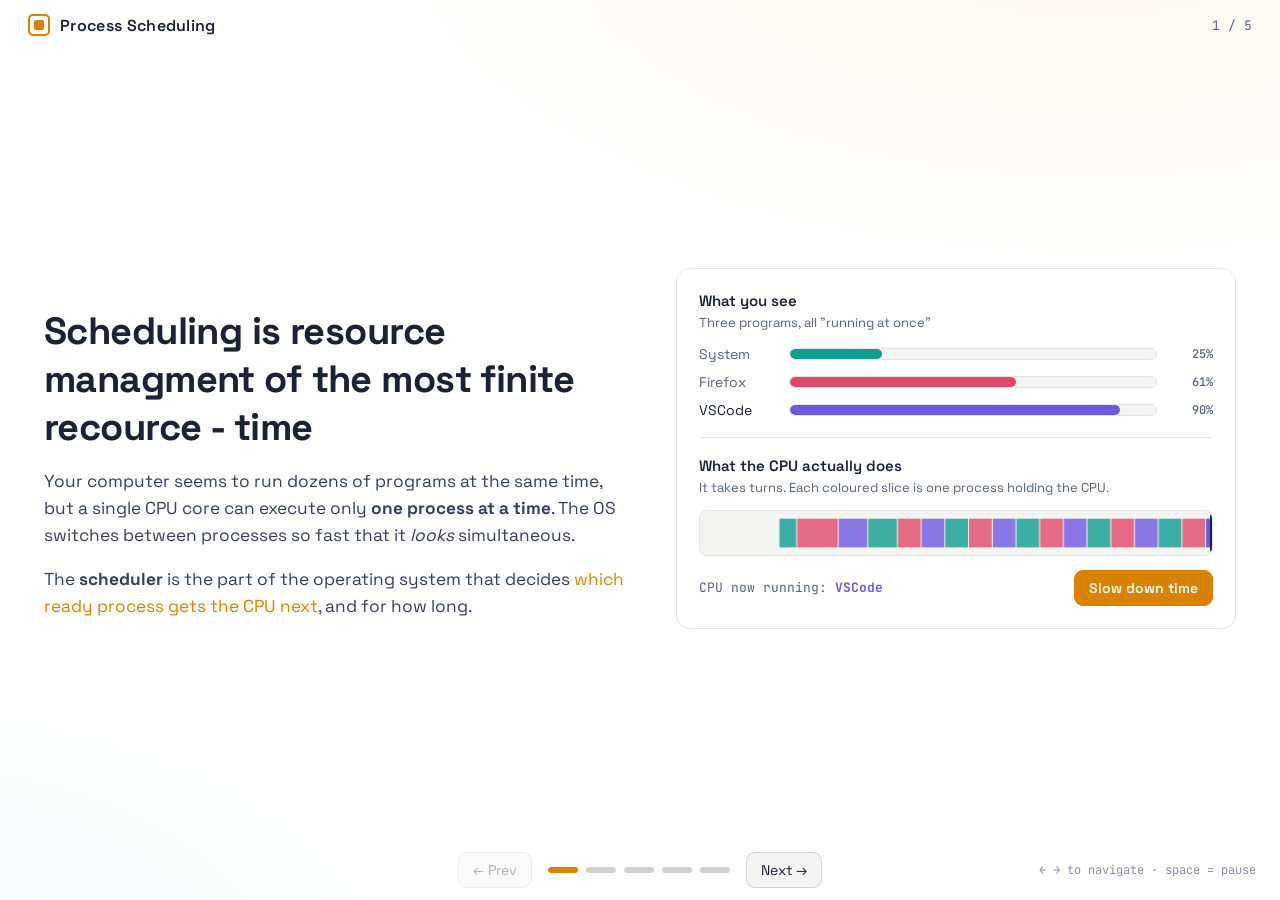
==== commit 1e687cc0: "third commit" ====
--- a/scheduling.html
+++ b/scheduling.html
@@ -73,9 +73,7 @@
   .btn:disabled{opacity:.35;cursor:default}
 
   /* slide 2 */
-  .s2{display:grid;grid-template-columns:1.5fr 1fr;gap:30px;align-items:center}
-  .s2 .info{margin-top:0;padding:20px 22px;min-height:160px}
-  .s2 .info p{font-size:16.5px}
+  .s2{display:grid;grid-template-columns:1.1fr 1fr;gap:34px;align-items:start}
   .diagram{padding:16px}
   .diagram svg{width:100%;height:auto;display:block}
   .node rect{fill:var(--panel2);stroke:var(--line2);stroke-width:1.5;transition:stroke .2s, fill .2s}
@@ -94,17 +92,7 @@
   .info{margin-top:12px;padding:14px 16px;min-height:86px;background:var(--panel2);border-radius:10px;border:1px solid var(--line)}
   .info b{color:var(--accent)}
   .info p{margin:4px 0 0;line-height:1.5;font-size:15px;color:#34405a}
-  .metrics{display:grid;gap:12px}
-  .metrics.m5{grid-template-columns:repeat(5,1fr)}
-  .metrics.m3{grid-template-columns:repeat(3,1fr)}
-  .mgroup{margin:16px 0 8px;font-size:12px;letter-spacing:.1em;text-transform:uppercase;color:var(--dim);font-weight:600}
-  [data-name=metrics] .metric{padding:16px 18px}
-  [data-name=metrics] .metric h4{font-size:clamp(16px,1.4vw,19px);margin-bottom:6px}
-  [data-name=metrics] .metric p{font-size:clamp(13.5px,1.1vw,15px)}
-  .goal{display:inline-block;margin:8px 0 0 8px;font-family:var(--mono);font-size:11px;color:var(--dim);border:1px solid var(--line2);border-radius:5px;padding:2px 6px}
-  .goal.up{color:var(--teal);border-color:rgba(15,157,143,.4)} .goal.down{color:var(--accent);border-color:rgba(217,130,0,.45)}
-  .metric code+.goal{margin-left:6px}
-  @media (max-width:1100px){.metrics.m5{grid-template-columns:repeat(2,1fr)}.metrics.m3{grid-template-columns:1fr}.s2{grid-template-columns:1fr}}
+  .metrics{display:grid;grid-template-columns:1fr 1fr;gap:10px}
   .metric{padding:12px 14px}
   .metric h4{margin:0 0 4px;font-size:15px}
   .metric p{margin:0;font-size:13.5px;line-height:1.45;color:var(--muted)}
@@ -153,24 +141,45 @@
   .s3-head p{margin:0;color:#34405a;max-width:72ch;line-height:1.5}
   .tags{display:flex;gap:8px;flex-wrap:wrap}
   .tag{font-family:var(--mono);font-size:11.5px;padding:5px 9px;border-radius:6px;border:1px solid var(--line2);color:var(--muted)}
-  .s3{display:grid;grid-template-columns:minmax(0,1fr);gap:14px;max-width:980px;margin:0 auto}
+  .s3{display:grid;grid-template-columns:minmax(0,1.45fr) minmax(320px,1fr);gap:18px;align-items:start}
   .stage{padding:10px 10px 6px;position:relative}
   #fcfs{width:100%;height:340px;display:block}
   .paused-badge{position:absolute;top:16px;right:18px;font-family:var(--mono);font-size:12px;padding:4px 10px;border-radius:6px;background:var(--red);color:#fff;font-weight:700;letter-spacing:.08em;display:none}
   .stage.paused .paused-badge{display:block}
-  .controls{display:flex;flex-wrap:wrap;gap:10px;justify-content:center}
+  .controls{display:flex;flex-wrap:wrap;gap:10px 18px;align-items:center;padding:12px 14px;margin-top:12px}
   .controls .group{display:flex;gap:8px;align-items:center}
   .ctl{display:flex;flex-direction:column;gap:3px;font-size:12px;color:var(--muted);min-width:130px}
   .ctl label{display:flex;justify-content:space-between;gap:8px}
   .ctl label b{font-family:var(--mono);color:var(--text);font-weight:500}
   input[type=range]{accent-color:var(--accent);width:100%}
-  .stats{display:grid;grid-template-columns:repeat(3,1fr);gap:12px}
+  .stats{display:grid;grid-template-columns:repeat(3,1fr);gap:8px}
   .stat{padding:9px 11px}
   .stat .k{font-size:11.5px;color:var(--muted);line-height:1.2}
   .stat .v{font-family:var(--mono);font-size:19px;font-weight:700;margin-top:3px}
   .stat .u{font-size:11px;color:var(--dim);font-weight:400;margin-left:3px}
   .stat.hl{border-color:rgba(217,130,0,.45);background:linear-gradient(180deg,rgba(217,130,0,.08),transparent)}
   .stat.hl .v{color:var(--accent)}
+  .tablecard{margin-top:10px;overflow:hidden}
+  .tablecard .th{display:flex;justify-content:space-between;align-items:center;padding:10px 12px;border-bottom:1px solid var(--line);font-size:13px}
+  .tablecard .th span{color:var(--muted);font-family:var(--mono);font-size:12px}
+  .tscroll{overflow:auto}
+  table{width:100%;border-collapse:collapse;font-family:var(--mono);font-size:12.5px}
+  thead th{position:sticky;top:0;background:var(--panel);color:var(--muted);font-weight:500;text-align:right;padding:7px 10px;border-bottom:1px solid var(--line);font-size:11.5px}
+  thead th:first-child,tbody td:first-child{text-align:left}
+  tbody td{padding:6px 10px;text-align:right;border-bottom:1px solid rgba(208,208,204,.6)}
+  tr.sep td{background:var(--panel2);color:var(--muted);font-size:11px;text-align:left;letter-spacing:.08em;text-transform:uppercase;padding:5px 10px}
+  .pid{display:inline-flex;align-items:center;gap:7px}
+  .pid i{width:10px;height:10px;border-radius:3px;display:inline-block}
+  .ph{color:var(--dim)}
+  .ph-st{border-color:transparent!important}
+  table{table-layout:fixed}
+  tbody tr:not(.sep){height:31px}
+  tbody td{white-space:nowrap;overflow:hidden;text-overflow:ellipsis}
+  .st{display:inline-block;width:118px;text-align:center;box-sizing:border-box;font-size:11px;padding:2px 7px;border-radius:5px;border:1px solid var(--line2);color:var(--muted)}
+  .st.run{border-color:var(--accent);color:var(--accent)}
+  .st.cs{border-color:var(--red);color:var(--red)}
+  tr.donerow td{color:var(--muted)}
+  .warn{color:var(--red)}
   .notes{display:grid;grid-template-columns:repeat(3,1fr);gap:10px;margin-top:12px}
   .note{padding:10px 12px;font-size:13px;line-height:1.45;color:#34405a}
   .note b{color:var(--text)}
@@ -226,7 +235,7 @@
 
   <!-- ============ SLIDE 2 ============ -->
   <section class="slide" data-name="lifecycle">
-    <h2>The life of a process</h2>
+    <h2>The life of a process and how we measure scheduling</h2>
     <p class="lead muted" style="margin:0 0 18px">Click any state or arrow in the diagram. The scheduler acts at the highlighted arrow.</p>
     <div class="s2">
       <div>
@@ -248,29 +257,19 @@
             <g class="node" data-k="waiting"><rect x="256" y="242" width="110" height="44" rx="10"/><text x="311" y="264">Waiting</text></g>
             <g class="node" data-k="term"><rect x="500" y="38" width="120" height="44" rx="10"/><text x="560" y="60">Terminated</text></g>
           </svg>
+          <div class="info" id="info"></div>
         </div>
       </div>
-      <div class="info" id="info"></div>
-    </div>
-  </section>
-
-  <!-- ============ SLIDE: METRICS ============ -->
-  <section class="slide" data-name="metrics">
-    <h2>How we measure scheduling</h2>
-    <p class="lead muted" style="margin:0 0 14px">These are the numbers used to compare scheduling algorithms.</p>
-    <h5 class="mgroup">Per process</h5>
-    <div class="metrics m5">
-        <div class="metric card"><h4>Arrival time</h4><p>When the process enters the ready queue.</p><span class="goal">input</span></div>
-        <div class="metric card"><h4>Burst time</h4><p>How much CPU time the process needs to finish.</p><span class="goal">input</span></div>
-        <div class="metric card"><h4>Waiting time</h4><p>Total time spent in the ready queue, not running.</p><code>turnaround − burst</code><span class="goal down">lower is better</span></div>
-        <div class="metric card"><h4>Turnaround time</h4><p>Total time from arrival to completion.</p><code>completion − arrival</code><span class="goal down">lower is better</span></div>
-        <div class="metric card"><h4>Response time</h4><p>Time until the process first gets the CPU.</p><code>first run − arrival</code><span class="goal down">lower is better</span></div>
-    </div>
-    <h5 class="mgroup">System-wide</h5>
-    <div class="metrics m3">
-        <div class="metric card"><h4>Throughput</h4><p>How many processes finish per unit of time.</p><code>completed ÷ time</code><span class="goal up">higher is better</span></div>
-        <div class="metric card"><h4>CPU utilization</h4><p>Share of time the CPU does useful work.</p><code>busy time ÷ total time</code><span class="goal up">higher is better</span></div>
-        <div class="metric card cs"><h4>Context switch</h4><p>Saving one process's state (registers, PC…) and loading the next one's. Pure overhead: no useful work gets done during it.</p><span class="goal down">lower is better</span></div>
+      <div class="metrics">
+        <div class="metric card"><h4>Arrival time</h4><p>When the process enters the ready queue.</p></div>
+        <div class="metric card"><h4>Burst time</h4><p>How much CPU time the process needs to finish.</p></div>
+        <div class="metric card"><h4>Waiting time</h4><p>Total time spent in the ready queue, not running.</p><code>turnaround − burst</code></div>
+        <div class="metric card"><h4>Turnaround time</h4><p>Total time from arrival to completion.</p><code>completion − arrival</code></div>
+        <div class="metric card"><h4>Response time</h4><p>Time until the process first gets the CPU.</p><code>first run − arrival</code></div>
+        <div class="metric card"><h4>Throughput</h4><p>How many processes finish per unit of time.</p><code>completed ÷ time</code></div>
+        <div class="metric card"><h4>CPU utilization</h4><p>Share of time the CPU does useful work.</p><code>busy time ÷ total time</code></div>
+        <div class="metric card cs"><h4>Context switch</h4><p>Saving one process's state (registers, PC…) and loading the next one's. Pure overhead: no useful work gets done during it.</p></div>
+      </div>
     </div>
   </section>
 
@@ -297,24 +296,52 @@
     <div class="s3-head">
       <div>
         <h2>First-Come, First-Served <span class="muted" style="font-weight:400">(FCFS / FIFO)</span></h2>
-        <p>Processes run in arrival order and keep the CPU until they finish.</p>
+        <p>Processes get the CPU in the order they arrive, like a conveyor belt. Once a process is on the CPU it keeps it until it finishes. FCFS is <b>non-preemptive</b>.</p>
       </div>
     </div>
 
     <div class="s3">
-      <div class="stage card" id="stage">
-        <canvas id="fcfs"></canvas>
-        <div class="paused-badge">PAUSED</div>
+      <div>
+        <div class="stage card" id="stage">
+          <canvas id="fcfs"></canvas>
+          <div class="paused-badge">PAUSED</div>
+        </div>
+        <div class="controls card">
+          <div class="group">
+            <button class="btn primary" id="playBtn" style="min-width:92px">Pause</button>
+            <button class="btn" id="resetBtn">Reset</button>
+          </div>
+          <div class="group">
+            <button class="btn" id="addBtn">+ Process</button>
+            <button class="btn" id="longBtn" title="Adds a process with burst 18">+ Long process</button>
+          </div>
+          <div class="ctl"><label>Speed <b id="spdV">2 tu/s</b></label><input type="range" id="spd" min="0.5" max="8" step="0.5" value="2"></div>
+          <div class="ctl"><label>Arrivals / 10 tu <b id="rateV">1.6</b></label><input type="range" id="rate" min="0.4" max="3" step="0.1" value="1.6"></div>
+          <div class="ctl"><label>Switch cost <b id="csV">0.3 tu</b></label><input type="range" id="cs" min="0" max="1.5" step="0.1" value="0.3"></div>
+        </div>
       </div>
-      <div class="controls">
-        <button class="btn primary" id="playBtn" style="min-width:92px">Pause</button>
-        <button class="btn" id="resetBtn">Reset</button>
-        <button class="btn" id="longBtn" title="Adds a process with burst 18">+ Long process</button>
-      </div>
-      <div class="stats">
-        <div class="stat card"><div class="k">Avg waiting</div><div class="v" id="mW">-</div></div>
-        <div class="stat card"><div class="k">Avg turnaround</div><div class="v" id="mTA">-</div></div>
-        <div class="stat card hl"><div class="k">Context switches</div><div class="v" id="mCS">0</div></div>
+
+      <div>
+        <div class="stats">
+          <div class="stat card"><div class="k">Time</div><div class="v" id="mT">0</div></div>
+          <div class="stat card"><div class="k">Completed</div><div class="v" id="mDone">0</div></div>
+          <div class="stat card"><div class="k">In ready queue</div><div class="v" id="mQ">0</div></div>
+          <div class="stat card"><div class="k">Avg waiting</div><div class="v" id="mW">-</div></div>
+          <div class="stat card"><div class="k">Avg turnaround</div><div class="v" id="mTA">-</div></div>
+          <div class="stat card"><div class="k">CPU utilization</div><div class="v" id="mU">-</div></div>
+          <div class="stat card hl"><div class="k">Context switches</div><div class="v" id="mCS">0</div></div>
+          <div class="stat card hl"><div class="k">Switches / process</div><div class="v" id="mCSP">-</div></div>
+          <div class="stat card hl"><div class="k">Switches / time unit</div><div class="v" id="mCST">-</div></div>
+        </div>
+        <div class="tablecard card">
+          <div class="tscroll">
+            <table>
+              <colgroup><col style="width:21%"><col style="width:12%"><col style="width:10%"><col style="width:13%"><col style="width:15%"><col></colgroup>
+              <thead><tr><th>PID</th><th>Arrival</th><th>Burst</th><th>Waited</th><th>Turnaround</th><th>Status</th></tr></thead>
+              <tbody id="tbody"></tbody>
+            </table>
+          </div>
+        </div>
       </div>
     </div>
   </section>
@@ -425,7 +452,7 @@
 };
 function demoStep(rawDt){
   const q = 0.06;
-  const dt = rawDt * (demo.slow ? 0.06 : 2);   // slow-motion = same simulation, slower clock
+  const dt = rawDt * (demo.slow ? 0.06 : 1);   // slow-motion = same simulation, slower clock
   demo.left -= dt;
   if (demo.left <= 0){
     demo.cur = (demo.cur + 1) % apps.length;
@@ -654,15 +681,54 @@
 }
 playBtn.onclick = togglePause;
 document.getElementById('resetBtn').onclick = () => { resetSim(); renderTable(); };
+document.getElementById('addBtn').onclick = () => { spawn(+S.t.toFixed(2), randBurst()); S.animUntil = performance.now() + 700; renderTable(); };
 document.getElementById('longBtn').onclick = () => { spawn(+S.t.toFixed(2), 18); S.animUntil = performance.now() + 700; renderTable(); };
+const bind = (id, out, fn, fmt) => { const el = document.getElementById(id); const o = document.getElementById(out);
+  const upd = () => { fn(+el.value); o.textContent = fmt(+el.value); }; el.addEventListener('input', upd); upd(); };
+bind('spd', 'spdV', v => cfg.speed = v, v => v + ' tu/s');
+bind('rate', 'rateV', v => { cfg.rate = v / 10; if (S) S.nextArrival = Math.min(S.nextArrival, S.t + expRand()); }, v => v.toFixed(1));
+bind('cs', 'csV', v => cfg.cs = v, v => v.toFixed(1) + ' tu');
+
 /* ---- table & stats ---- */
 const $ = id => document.getElementById(id);
 const f1 = v => v.toFixed(1);
 function renderTable(){
   S.dirty = false;
+  $('mT').textContent = f1(S.t);
+  $('mDone').textContent = S.completed;
+  $('mQ').innerHTML = S.queue.length + (S.queue.length >= MAXQ ? ' <span class="u warn">full</span>' : '');
   $('mW').innerHTML = S.completed ? f1(S.sumWait / S.completed) + '<span class="u">tu</span>' : '-';
   $('mTA').innerHTML = S.completed ? f1(S.sumTurn / S.completed) + '<span class="u">tu</span>' : '-';
+  $('mU').innerHTML = S.t > 0 ? Math.round(S.busy / S.t * 100) + '<span class="u">%</span>' : '-';
   $('mCS').textContent = S.switches;
+  $('mCSP').textContent = S.completed ? (S.switches / (S.completed + (S.cpu ? 1 : 0))).toFixed(2) : '-';
+  $('mCST').textContent = S.t > 0 ? (S.switches / S.t).toFixed(3) : '-';
+
+  const pidCell = p => `<span class="pid"><i style="background:${p.color}"></i>${p.name}</span>`;
+  const ph = '<span class="ph">—</span>';
+  const empty = label => `<tr class="ph-row"><td>${label ? `<span class="ph">${label}</span>` : ph}</td><td>${ph}</td><td>${ph}</td><td>${ph}</td><td>${ph}</td><td><span class="st ph-st">${label ? '' : '—'}</span></td></tr>`;
+  let html = `<tr class="sep"><td colspan="6">On the CPU</td></tr>`;
+  if (S.cpu){
+    const p = S.cpu;
+    const waited = (p.start ?? S.t) - p.arrival;
+    const st = p.state === 'cs' ? '<span class="st cs">switching</span>' : `<span class="st run">running · ${f1(Math.max(p.remaining,0))} left</span>`;
+    html += `<tr><td>${pidCell(p)}</td><td>${f1(p.arrival)}</td><td>${p.burst}</td><td>${f1(waited)}</td><td>-</td><td>${st}</td></tr>`;
+  } else html += empty('idle');
+  html += `<tr class="sep"><td colspan="6">Ready queue · ${S.queue.length} waiting</td></tr>`;
+  for (let i = 0; i < MAXQ; i++){
+    const p = S.queue[i];
+    html += p
+      ? `<tr><td>${pidCell(p)}</td><td>${f1(p.arrival)}</td><td>${p.burst}</td><td>${f1(S.t - p.arrival)}</td><td>-</td><td><span class="st">#${i + 1} in line</span></td></tr>`
+      : empty(i === 0 ? 'empty' : '');
+  }
+  html += `<tr class="sep"><td colspan="6">Recently finished</td></tr>`;
+  for (let i = 0; i < 3; i++){
+    const p = S.done[i];
+    html += p
+      ? `<tr class="donerow"><td>${pidCell(p)}</td><td>${f1(p.arrival)}</td><td>${p.burst}</td><td>${f1(p.wait)}</td><td>${f1(p.turn)}</td><td><span class="st">done @ ${f1(p.finish)}</span></td></tr>`
+      : empty('');
+  }
+  $('tbody').innerHTML = html;
 }
 
 /* ---- drawing ---- */
@@ -726,38 +792,19 @@
   ctx.fillStyle = '#8591a8';
   ctx.fillText('NEW ARRIVALS ↓', L.beltL, 18);
 
-  // belt (side view of a real conveyor: frame, legs, rubber belt with moving treads, spinning end rollers)
-  const bL = L.beltL, bR = L.beltR, bY = L.beltY, bH = 16, rad = bH / 2 + 3, cy = bY + bH / 2;
-  // legs + feet
-  ctx.fillStyle = '#9aa0ab';
-  for (let x = bL + 30; x < bR - 20; x += 96){
-    ctx.fillRect(x - 3, bY + bH + 6, 6, 40);
-    ctx.fillRect(x - 12, bY + bH + 44, 24, 4);
-  }
-  // steel side frame under the belt
-  ctx.fillStyle = '#b9bec7'; rr(ctx, bL + 4, bY + bH + 2, bR - bL - 8, 7, 2); ctx.fill();
-  ctx.fillStyle = '#9aa0ab'; ctx.fillRect(bL + 4, bY + bH + 7, bR - bL - 8, 2);
-  // belt body
-  ctx.save(); rr(ctx, bL, bY, bR - bL, bH, bH / 2); ctx.clip();
-  ctx.fillStyle = '#3d4351'; ctx.fillRect(bL, bY, bR - bL, bH);
-  const off = S.beltOff % 24;
-  ctx.fillStyle = '#566074';
-  for (let x = bL - 24 + off; x < bR + 24; x += 24) ctx.fillRect(x, bY + 3, 5, bH - 6);   // treads
-  ctx.fillStyle = 'rgba(255,255,255,.22)'; ctx.fillRect(bL, bY, bR - bL, 2);              // top highlight
+  // belt
+  const bL = L.beltL, bR = L.beltR, bY = L.beltY, bH = 16;
+  ctx.save(); rr(ctx, bL, bY, bR - bL, bH, 8); ctx.clip();
+  ctx.fillStyle = '#ebebe8'; ctx.fillRect(bL, bY, bR - bL, bH);
+  ctx.strokeStyle = '#dcdcd8'; ctx.lineWidth = 6;
+  const off = S.beltOff % 22;
+  for (let x = bL - 30 + off; x < bR + 30; x += 22){ ctx.beginPath(); ctx.moveTo(x, bY + bH + 2); ctx.lineTo(x + 12, bY - 2); ctx.stroke(); }
   ctx.restore();
-  // end rollers
-  [bL + bH / 2, bR - bH / 2].forEach(x => {
-    ctx.fillStyle = '#9aa0ab'; ctx.beginPath(); ctx.arc(x, cy, rad, 0, Math.PI * 2); ctx.fill();
-    ctx.strokeStyle = '#6f7683'; ctx.lineWidth = 1.5; ctx.stroke();
-    const ang = S.beltOff / rad;
-    ctx.strokeStyle = '#6f7683'; ctx.lineWidth = 2;
-    for (let k = 0; k < 3; k++){
-      const t = ang + k * Math.PI / 3;
-      ctx.beginPath(); ctx.moveTo(x - Math.cos(t) * (rad - 3), cy - Math.sin(t) * (rad - 3));
-      ctx.lineTo(x + Math.cos(t) * (rad - 3), cy + Math.sin(t) * (rad - 3)); ctx.stroke();
-    }
-    ctx.fillStyle = '#4a5060'; ctx.beginPath(); ctx.arc(x, cy, 3, 0, Math.PI * 2); ctx.fill();
-  });
+  ctx.fillStyle = '#b4b4ae';
+  [bL + 8, bR - 8].forEach(x => { ctx.beginPath(); ctx.arc(x, bY + bH / 2, 9, 0, Math.PI * 2); ctx.fill(); });
+  ctx.fillStyle = '#ffffff';
+  [bL + 8, bR - 8].forEach(x => { ctx.beginPath(); ctx.arc(x, bY + bH / 2, 3, 0, Math.PI * 2); ctx.fill(); });
+  for (let x = bL + 40; x < bR - 20; x += 70){ ctx.fillStyle = '#e5e5e2'; ctx.fillRect(x, bY + bH, 4, 18); }
 
   // CPU body
   const { cpuX, cpuY, cpuW, cpuH } = L;
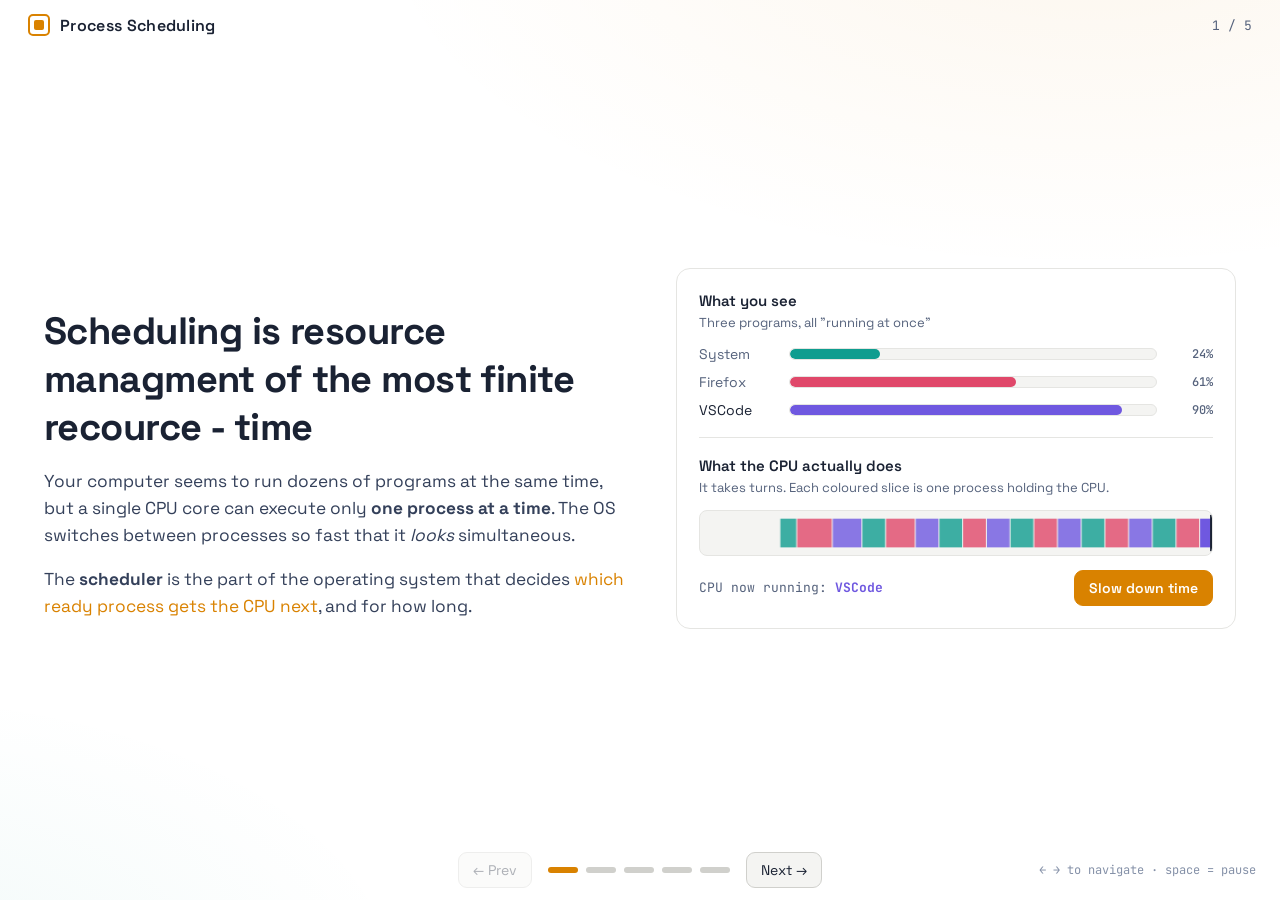
==== commit 910e0fed: "second commit" ====
--- a/scheduling.html
+++ b/scheduling.html
@@ -130,11 +130,6 @@
   [data-name=tradeoffs] .sx li{margin:10px 0}
   [data-name=tradeoffs] .lead{font-size:clamp(17px,1.5vw,22px)}
   @media (max-width:900px){.sx,[data-name=fcfs-info] .sx{grid-template-columns:1fr}}
-  .bg-canvas{position:absolute;inset:0;width:100%;height:100%;display:block;background:#fff;z-index:0;pointer-events:none}
-  [data-name=fcfs-info] > :not(canvas){position:relative;z-index:1}
-  [data-name=fcfs-info] .sx{grid-template-columns:1fr;max-width:58%}
-  [data-name=fcfs-info] .card{background:rgba(255,255,255,.92)}
-  @media (max-width:900px){[data-name=fcfs-info] .sx{max-width:100%}}
 
   /* slide 3 */
   .s3-head{display:flex;justify-content:space-between;align-items:flex-end;gap:20px;flex-wrap:wrap;margin-bottom:14px}
@@ -275,7 +270,6 @@
 
   <!-- ============ SLIDE: FCFS OVERVIEW ============ -->
   <section class="slide" data-name="fcfs-info">
-    <canvas id="paper" class="bg-canvas"></canvas>
     <h2>FCFS at a glance</h2>
     <p class="lead muted" style="margin:0 0 18px">The simplest scheduler there is: whoever arrives first gets the CPU first. It works like a single checkout line in a shop.</p>
     <div class="sx">
@@ -516,97 +510,6 @@
 document.querySelectorAll('#sd .node, #sd .edge').forEach(g => g.addEventListener('click', () => showInfo(g.dataset.k)));
 showInfo('dispatch');
 
-/* ================= SLIDE 3: newspaper queue (top view) ================= */
-const PCOLS = ['#0f9d8f','#e0486a','#6f58e0','#d98200','#3a7bd5','#d93c3c'];
-const paper = { people:[], spawnIn:0.3, n:0, W:0, H:0 };
-function paperGeom(W, H){
-  const colX = W - 150, counterY = H - 150;
-  return { colX, counterY, frontY: counterY - 50, gap: 52 };
-}
-function paperStep(dt){
-  const cv = document.getElementById('paper');
-  const f = fitCanvas(cv); if (!f) return;
-  const { W, H } = f; paper.W = W; paper.H = H;
-  const g = paperGeom(W, H), P = paper.people;
-  const inLine = P.filter(p => p.st !== 'leaving');
-  const maxQ = Math.max(2, Math.floor((g.frontY + 10) / g.gap));
-  paper.spawnIn -= dt;
-  if (paper.spawnIn <= 0 && inLine.length < maxQ){
-    P.push({ id: ++paper.n, x: g.colX, y: -16, st:'queue', t:0, need: 2.2 + Math.random() * 1.2,
-             col: PCOLS[paper.n % PCOLS.length] });
-    paper.spawnIn = 1.7 + Math.random() * 0.8;
-  }
-  inLine.forEach((p, i) => {                 // queue order = array order
-    const ty = g.frontY - i * g.gap;
-    const d = ty - p.y;
-    p.y += Math.sign(d) * Math.min(Math.abs(d), 80 * dt);
-    p.x = g.colX;
-    if (i === 0 && p.st === 'queue' && Math.abs(d) < 0.5) p.st = 'serving';
-    if (p.st === 'serving'){
-      p.t += dt;
-      if (p.t >= p.need){ p.st = 'leaving'; }
-    }
-  });
-  paper.people = P.filter(p => !(p.st === 'leaving' && p.x < -20));
-  paper.people.forEach(p => { if (p.st === 'leaving') p.x -= 120 * dt; });
-  // keep leavers out of the queue ordering but still drawn
-  paper.people.sort((a, b) => (a.st === 'leaving') - (b.st === 'leaving') || a.id - b.id);
-  drawPaper();
-}
-function paperIcon(ctx, x, y){   // newspaper centred at x,y, 24x17 with text lines
-  ctx.fillStyle = '#fff'; ctx.strokeStyle = '#55627c'; ctx.lineWidth = 1;
-  rr(ctx, x - 12, y - 8.5, 24, 17, 3); ctx.fill(); ctx.stroke();
-  ctx.fillStyle = '#55627c'; ctx.fillRect(x - 9, y - 6, 18, 2.5);        // headline
-  ctx.fillStyle = '#8591a8';
-  for (let i = 0; i < 3; i++){ ctx.fillRect(x - 9, y - 1 + i * 3.5, 8, 1.2); ctx.fillRect(x + 1, y - 1 + i * 3.5, 8, 1.2); }
-}
-function drawPaper(){
-  const cv = document.getElementById('paper');
-  const f = fitCanvas(cv); if (!f) return;
-  const { ctx, W, H } = f;
-  const g = paperGeom(W, H);
-  ctx.clearRect(0, 0, W, H);
-  // kiosk counter
-  const kw = 200, kx = g.colX - kw / 2;
-  ctx.fillStyle = '#c9ab7a'; rr(ctx, kx, g.counterY, kw, 46, 8); ctx.fill();
-  ctx.fillStyle = '#b48f5c'; ctx.fillRect(kx + 8, g.counterY + 8, kw - 16, 4);
-  // newspapers on the counter
-  [[-62, 0], [-38, 3]].forEach(([dx, dy]) => {
-    paperIcon(ctx, g.colX + dx, g.counterY + 28 + dy);
-  });
-  // seller (behind the counter)
-  ctx.fillStyle = '#1a2233'; ctx.beginPath(); ctx.arc(g.colX, g.counterY + 78, 24, 0, 7); ctx.fill();
-  ctx.fillStyle = '#fff'; ctx.font = '600 14px "Space Grotesk", sans-serif'; ctx.textAlign = 'center'; ctx.textBaseline = 'middle';
-  ctx.fillText('CPU', g.colX, g.counterY + 78);
-  // people
-  paper.people.forEach(p => {
-    const r = 20;
-    ctx.fillStyle = 'rgba(0,0,0,.12)'; ctx.beginPath(); ctx.arc(p.x + 2, p.y + 3, r, 0, 7); ctx.fill();
-    ctx.fillStyle = p.col; ctx.beginPath(); ctx.arc(p.x, p.y, r, 0, 7); ctx.fill();
-    if (p.st === 'serving'){
-      ctx.strokeStyle = '#1a2233'; ctx.lineWidth = 3; ctx.beginPath();
-      const u = Math.min(1, p.t / p.need), ease = v => v * v * (3 - 2 * v);
-      ctx.arc(p.x, p.y, r + 6, -Math.PI / 2, -Math.PI / 2 + Math.PI * 2 * u); ctx.stroke();
-      const sy = g.counterY + 78, hx = g.colX - 38, hy = g.counterY + 28;
-      if (u > .05 && u < .4){                      // pays: dollar goes to the seller
-        const k = ease((u - .05) / .3), dy = p.y + (sy - p.y) * k;
-        ctx.fillStyle = '#2e9e5b'; ctx.strokeStyle = '#1f7a43'; ctx.lineWidth = 1;
-        rr(ctx, p.x - 13, dy - 8, 26, 16, 3); ctx.fill(); ctx.stroke();
-        ctx.fillStyle = '#fff'; ctx.font = '700 12px "JetBrains Mono", monospace';
-        ctx.textAlign = 'center'; ctx.textBaseline = 'middle'; ctx.fillText('$', p.x, dy + .5);
-      }
-      if (u >= .5){                                // takes a newspaper from the counter
-        const k = ease(Math.min(1, (u - .5) / .35));
-        paperIcon(ctx, hx + (p.x - hx) * k, hy + (p.y - r - 6 - hy) * k);
-      }
-    }
-    if (p.st === 'leaving'){
-      paperIcon(ctx, p.x, p.y - r - 6);
-    }
-  });
-  ctx.textAlign = 'left'; ctx.textBaseline = 'alphabetic';
-}
-
 /* ================= SLIDE 3: FCFS simulation ================= */
 const cv = document.getElementById('fcfs');
 const stageEl = document.getElementById('stage');
@@ -891,7 +794,7 @@
 }
 
 /* ================= MAIN LOOP ================= */
-function resizeAll(){ if (names[cur] === 'fcfs') draw(); if (names[cur] === 'intro') drawTimeline(.06); if (names[cur] === 'fcfs-info') drawPaper(); }
+function resizeAll(){ if (names[cur] === 'fcfs') draw(); if (names[cur] === 'intro') drawTimeline(.06); }
 window.addEventListener('resize', resizeAll);
 
 let last = performance.now(), lastTable = 0;
@@ -899,7 +802,6 @@
   const dt = Math.min(0.1, (now - last) / 1000); last = now;
   const name = names[cur];
   if (name === 'intro') demoStep(dt);
-  if (name === 'fcfs-info') paperStep(dt);
   if (name === 'fcfs'){
     if (!paused){ simAdvance(dt * cfg.speed); S.beltOff += dt * 26; }
     if (!paused || now < S.animUntil) updateVisuals(dt);
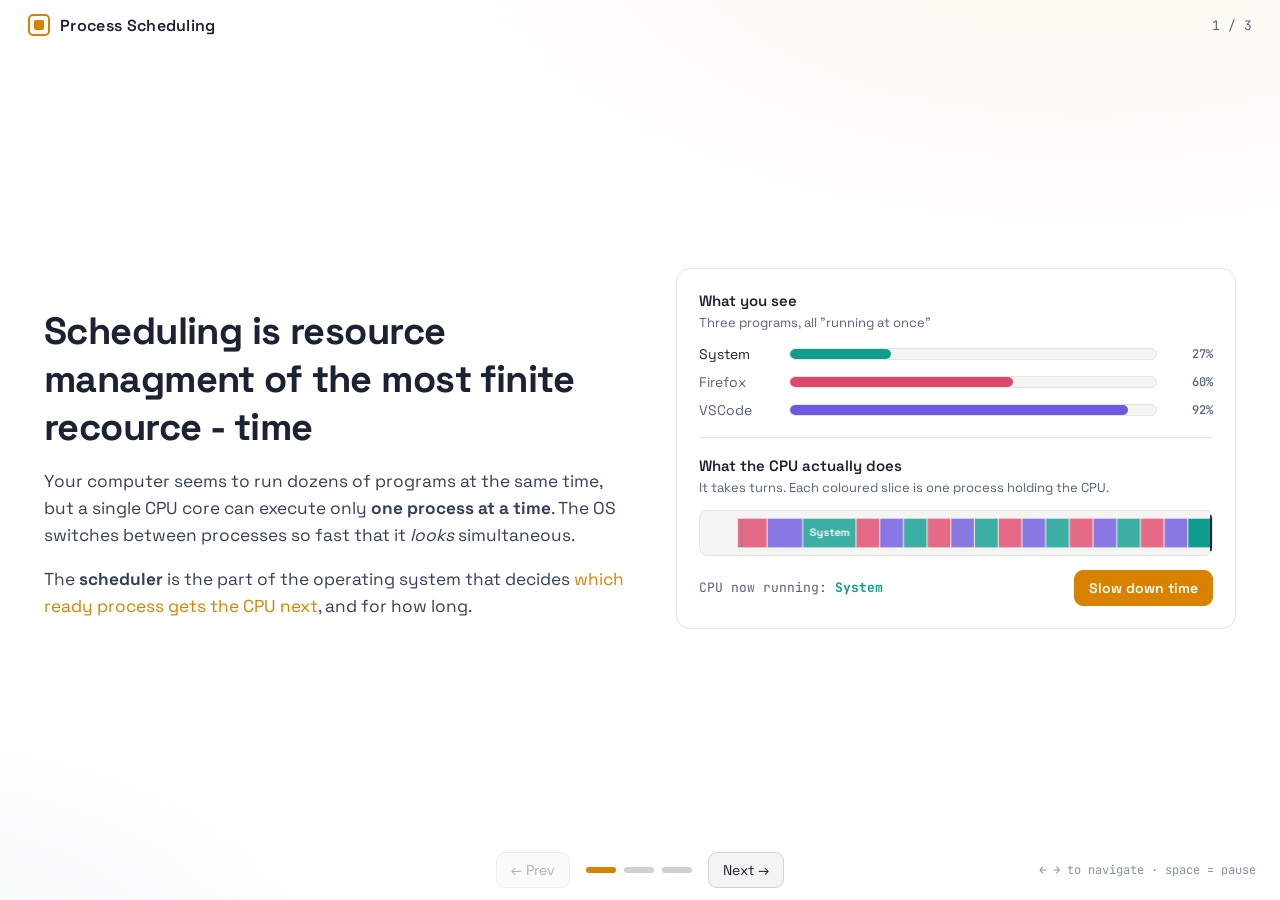
==== commit 6b82ec4a: "initial commit" ====
--- a/scheduling.html
+++ b/scheduling.html
@@ -36,6 +36,7 @@
   main{flex:1;position:relative;overflow:hidden}
   .slide{position:absolute;inset:0;padding:30px 44px 24px;overflow:auto;opacity:0;visibility:hidden;transform:translateX(24px);transition:opacity .35s ease, transform .35s ease, visibility .35s}
   .slide.active{opacity:1;visibility:visible;transform:none}
+  .kicker{font-family:var(--mono);font-size:12px;letter-spacing:.16em;text-transform:uppercase;color:var(--accent);margin-bottom:10px}
   h1{font-size:clamp(34px,4.6vw,60px);line-height:1.02;margin:0 0 18px;letter-spacing:-.02em}
   h2{font-size:clamp(26px,3vw,38px);margin:0 0 8px;letter-spacing:-.015em}
   .lead{font-size:clamp(16px,1.35vw,20px);line-height:1.55;color:#34405a;max-width:60ch}
@@ -99,37 +100,6 @@
   .metric code{display:inline-block;margin-top:6px;font-family:var(--mono);font-size:12px;color:var(--teal);background:rgba(15,157,143,.08);padding:3px 7px;border-radius:6px}
   .metric.cs{border-color:rgba(217,130,0,.45)}
   .metric.cs h4{color:var(--accent)}
-
-  /* slide FCFS overview */
-  .sx{display:grid;grid-template-columns:1fr 1fr;gap:18px;align-items:start}
-  .sx .card{padding:16px 18px}
-  .sx h4{margin:0 0 8px;font-size:15px}
-  .sx ul{margin:0;padding-left:18px;line-height:1.55;color:#34405a;font-size:14.5px}
-  .sx li{margin:3px 0}
-  .pros h4{color:var(--teal)} .cons h4{color:var(--red)}
-  .steps{counter-reset:s;list-style:none;padding:0!important}
-  .steps li{counter-increment:s;display:flex;gap:10px;align-items:flex-start}
-  .steps li::before{content:counter(s);flex:none;width:22px;height:22px;border-radius:6px;background:var(--accent-soft);color:var(--accent);font-family:var(--mono);font-weight:700;font-size:12px;display:grid;place-items:center;margin-top:1px}
-  .gantt{display:flex;height:34px;border-radius:7px;overflow:hidden;font-family:var(--mono);font-size:12px;color:#fff;font-weight:700;margin:8px 0 4px}
-  .gantt div{display:grid;place-items:center;border-right:2px solid #fff}
-  .gantt-t{display:flex;font-family:var(--mono);font-size:11px;color:var(--dim);margin-bottom:12px}
-  .ex-label{font-size:13px;color:var(--muted);margin-top:6px}
-  .ex-res{font-family:var(--mono);font-size:13px;color:var(--text)}
-  .ex-res b{color:var(--accent)}
-  [data-name=fcfs-info] .sx{grid-template-columns:1.25fr 1fr;gap:24px}
-  [data-name=fcfs-info] .sx .card:first-child{padding:28px 32px}
-  [data-name=fcfs-info] .sx .card:first-child h4{font-size:clamp(20px,2vw,28px);margin-bottom:16px}
-  [data-name=fcfs-info] .sx .card:first-child ul{font-size:clamp(16px,1.5vw,21px);line-height:1.55}
-  [data-name=fcfs-info] .sx .card:first-child li{margin:12px 0;gap:14px}
-  [data-name=fcfs-info] .sx .card:first-child li::before{width:30px;height:30px;font-size:15px;border-radius:8px}
-  [data-name=fcfs-info] .sx .card:first-child .tag{font-size:13px;padding:6px 11px}
-  [data-name=tradeoffs] .sx{gap:28px}
-  [data-name=tradeoffs] .sx .card{padding:30px 34px}
-  [data-name=tradeoffs] .sx h4{font-size:clamp(22px,2.2vw,30px);margin-bottom:16px}
-  [data-name=tradeoffs] .sx ul{font-size:clamp(17px,1.6vw,22px);line-height:1.6;padding-left:24px}
-  [data-name=tradeoffs] .sx li{margin:10px 0}
-  [data-name=tradeoffs] .lead{font-size:clamp(17px,1.5vw,22px)}
-  @media (max-width:900px){.sx,[data-name=fcfs-info] .sx{grid-template-columns:1fr}}
 
   /* slide 3 */
   .s3-head{display:flex;justify-content:space-between;align-items:flex-end;gap:20px;flex-wrap:wrap;margin-bottom:14px}
@@ -230,6 +200,7 @@
 
   <!-- ============ SLIDE 2 ============ -->
   <section class="slide" data-name="lifecycle">
+    <div class="kicker">Background</div>
     <h2>The life of a process and how we measure scheduling</h2>
     <p class="lead muted" style="margin:0 0 18px">Click any state or arrow in the diagram. The scheduler acts at the highlighted arrow.</p>
     <div class="s2">
@@ -268,24 +239,7 @@
     </div>
   </section>
 
-  <!-- ============ SLIDE: FCFS OVERVIEW ============ -->
-  <section class="slide" data-name="fcfs-info">
-    <h2>FCFS at a glance</h2>
-    <p class="lead muted" style="margin:0 0 18px">The simplest scheduler there is: whoever arrives first gets the CPU first. It works like a single checkout line in a shop.</p>
-    <div class="sx">
-      <div class="card">
-        <h4>How it works</h4>
-        <ul class="steps">
-          <li>New processes join the end of the <b>ready queue</b> (a plain FIFO queue).</li>
-          <li>When the CPU is free, the scheduler takes the process at the <b>front</b>.</li>
-          <li>That process runs until it <b>finishes</b> or blocks for I/O. Nobody can interrupt it.</li>
-          <li>Then the next process in line gets its turn.</li>
-        </ul>
-      </div>
-    </div>
-  </section>
-
-  <!-- ============ SLIDE 4 ============ -->
+  <!-- ============ SLIDE 3 ============ -->
   <section class="slide" data-name="fcfs">
     <div class="s3-head">
       <div>
@@ -339,30 +293,6 @@
       </div>
     </div>
   </section>
-
-  <!-- ============ SLIDE 5: PROS & CONS ============ -->
-  <section class="slide" data-name="tradeoffs">
-    <h2>FCFS: strengths and weaknesses</h2>
-    <p class="lead muted" style="margin:0 0 18px">Simple and predictable, but not always efficient.</p>
-    <div class="sx">
-      <div class="card pros">
-        <h4>Strengths</h4>
-        <ul>
-          <li>Very simple to implement and to reason about.</li>
-          <li>Fair in the sense of order: nobody is overtaken, so no process starves.</li>
-          <li>Minimal overhead: one context switch per process.</li>
-        </ul>
-      </div>
-      <div class="card cons">
-        <h4>Weaknesses</h4>
-        <ul>
-          <li>Average waiting time can be very high and depends on arrival order.</li>
-          <li>Convoy effect: short jobs get stuck behind one long job.</li>
-          <li>Poor for interactive systems, since there is no time slicing and responsiveness suffers.</li>
-        </ul>
-      </div>
-    </div>
-  </section>
 </main>
 
 <nav class="nav">
@@ -443,10 +373,11 @@
 slowBtn.onclick = () => {
   demo.slow = !demo.slow;
   slowBtn.textContent = demo.slow ? 'Back to real speed' : 'Slow down time';
+  demo.hist = [{a:demo.cur, d:0}];
+  demo.left = demo.slow ? 1.0 : 0.06;
 };
-function demoStep(rawDt){
-  const q = 0.06;
-  const dt = rawDt * (demo.slow ? 0.06 : 1);   // slow-motion = same simulation, slower clock
+function demoStep(dt){
+  const q = demo.slow ? 1.0 : 0.06;
   demo.left -= dt;
   if (demo.left <= 0){
     demo.cur = (demo.cur + 1) % apps.length;
@@ -456,7 +387,7 @@
   }
   demo.hist[demo.hist.length - 1].d += dt;
   const a = apps[demo.cur];
-  a.p = (a.p + dt * 33) % 100;
+  a.p = (a.p + dt * (demo.slow ? 14 : 33)) % 100;
   apps.forEach((x, i) => {
     x.fill.style.width = x.p.toFixed(1) + '%';
     x.pct.textContent = Math.floor(x.p) + '%';
@@ -794,7 +725,7 @@
 }
 
 /* ================= MAIN LOOP ================= */
-function resizeAll(){ if (names[cur] === 'fcfs') draw(); if (names[cur] === 'intro') drawTimeline(.06); }
+function resizeAll(){ if (names[cur] === 'fcfs') draw(); if (names[cur] === 'intro') drawTimeline(demo.slow ? 1 : .06); }
 window.addEventListener('resize', resizeAll);
 
 let last = performance.now(), lastTable = 0;
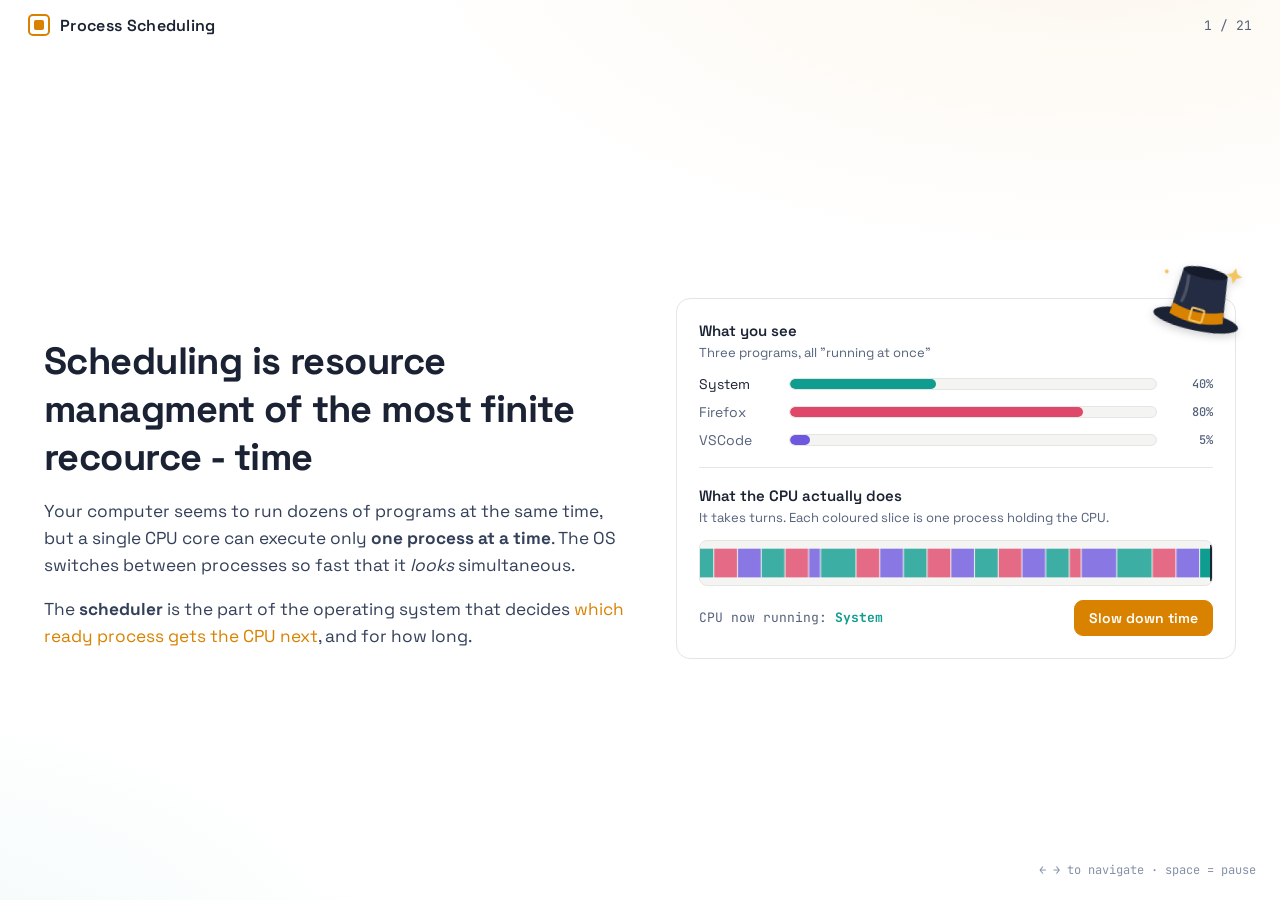
==== commit 03d6b871: "finalized slides contents to satisfactory level" ====
--- a/scheduling.html
+++ b/scheduling.html
@@ -6,164 +6,7 @@
 <title>Process Scheduling — Interactive Lesson</title>
 <link rel="preconnect" href="https://fonts.googleapis.com">
 <link href="https://fonts.googleapis.com/css2?family=Space+Grotesk:wght@400;500;600;700&family=JetBrains+Mono:wght@400;500;700&display=swap" rel="stylesheet">
-<style>
-  :root{
-    --bg:#ffffff; --panel:#ffffff; --panel2:#f4f4f2; --line:#e5e5e2; --line2:#d0d0cc;
-    --text:#1a2233; --muted:#55627c; --dim:#8591a8;
-    --accent:#d98200; --accent-soft:rgba(217,130,0,.12);
-    --teal:#0f9d8f; --pink:#e0486a; --violet:#6f58e0; --red:#d93c3c;
-    --mono:'JetBrains Mono', ui-monospace, monospace;
-    --sans:'Space Grotesk', system-ui, sans-serif;
-  }
-  *{box-sizing:border-box}
-  html,body{margin:0;height:100%;background:var(--bg);color:var(--text);font-family:var(--sans)}
-  body{display:flex;flex-direction:column;overflow:hidden;
-    background:
-      radial-gradient(1200px 600px at 85% -10%, rgba(217,130,0,.07), transparent 60%),
-      radial-gradient(900px 500px at -10% 110%, rgba(15,157,143,.06), transparent 60%),
-      var(--bg);}
-  button{font-family:inherit}
-
-  /* top bar */
-  .topbar{display:flex;align-items:center;justify-content:space-between;padding:14px 28px;flex:none}
-  .brand{display:flex;align-items:center;gap:10px;font-weight:600;letter-spacing:.02em}
-  .brand .chip{width:22px;height:22px;border:2px solid var(--accent);border-radius:5px;position:relative}
-  .brand .chip::after{content:"";position:absolute;inset:4px;background:var(--accent);border-radius:2px}
-  .brand small{color:var(--muted);font-weight:400;margin-left:6px}
-  .counter{font-family:var(--mono);font-size:13px;color:var(--muted)}
-
-  /* slides */
-  main{flex:1;position:relative;overflow:hidden}
-  .slide{position:absolute;inset:0;padding:30px 44px 24px;overflow:auto;opacity:0;visibility:hidden;transform:translateX(24px);transition:opacity .35s ease, transform .35s ease, visibility .35s}
-  .slide.active{opacity:1;visibility:visible;transform:none}
-  .kicker{font-family:var(--mono);font-size:12px;letter-spacing:.16em;text-transform:uppercase;color:var(--accent);margin-bottom:10px}
-  h1{font-size:clamp(34px,4.6vw,60px);line-height:1.02;margin:0 0 18px;letter-spacing:-.02em}
-  h2{font-size:clamp(26px,3vw,38px);margin:0 0 8px;letter-spacing:-.015em}
-  .lead{font-size:clamp(16px,1.35vw,20px);line-height:1.55;color:#34405a;max-width:60ch}
-  .muted{color:var(--muted)}
-  .card{background:var(--panel);border:1px solid var(--line);border-radius:14px}
-  em.hl{font-style:normal;color:var(--accent)}
-
-  /* slide 1 */
-  .s1{display:grid;grid-template-columns:1.05fr 1fr;gap:44px;align-items:center;min-height:100%}
-  .analogy{margin-top:26px;padding:18px 20px;display:flex;gap:16px;align-items:flex-start;max-width:60ch}
-  .analogy .ico{flex:none;width:40px;height:40px;border-radius:10px;background:var(--accent-soft);display:grid;place-items:center;color:var(--accent);font-weight:700}
-  .analogy p{margin:0;line-height:1.5;color:#34405a}
-  .questions{display:flex;gap:10px;flex-wrap:wrap;margin-top:18px}
-  .questions span{font-size:14px;padding:7px 12px;border:1px solid var(--line2);border-radius:999px;color:#34405a}
-  .demo{padding:22px}
-  .demo h3{margin:0 0 4px;font-size:15px;font-weight:600}
-  .demo .sub{font-size:13px;color:var(--muted);margin-bottom:14px}
-  .app{display:grid;grid-template-columns:78px 1fr 44px;gap:12px;align-items:center;margin:10px 0;font-size:14px}
-  .bar{height:12px;border-radius:6px;background:var(--panel2);overflow:hidden;border:1px solid var(--line)}
-  .bar i{display:block;height:100%;width:0;border-radius:6px}
-  .app b{font-family:var(--mono);font-weight:500;font-size:12px;color:var(--muted);text-align:right}
-  .app.on span{color:var(--text)}
-  .app span{color:var(--muted);transition:color .1s}
-  .divider{height:1px;background:var(--line);margin:18px 0}
-  .tl-wrap{position:relative}
-  #tl{width:100%;height:46px;display:block;border-radius:8px;background:var(--panel2);border:1px solid var(--line)}
-  .demo-foot{display:flex;justify-content:space-between;align-items:center;margin-top:14px;gap:10px;flex-wrap:wrap}
-  .now{font-family:var(--mono);font-size:13px;color:var(--muted)}
-  .now b{color:var(--text)}
-
-  .btn{border:1px solid var(--line2);background:var(--panel2);color:var(--text);padding:8px 14px;border-radius:9px;font-size:14px;cursor:pointer;transition:background .15s,border-color .15s}
-  .btn:hover{border-color:var(--accent)}
-  .btn.primary{background:var(--accent);border-color:var(--accent);color:#fff;font-weight:600}
-  .btn.primary:hover{filter:brightness(1.06)}
-  .btn:disabled{opacity:.35;cursor:default}
-
-  /* slide 2 */
-  .s2{display:grid;grid-template-columns:1.1fr 1fr;gap:34px;align-items:start}
-  .diagram{padding:16px}
-  .diagram svg{width:100%;height:auto;display:block}
-  .node rect{fill:var(--panel2);stroke:var(--line2);stroke-width:1.5;transition:stroke .2s, fill .2s}
-  .node text{fill:var(--text);font-family:var(--sans);font-size:15px;font-weight:600;text-anchor:middle;dominant-baseline:middle;pointer-events:none}
-  .node,.edge{cursor:pointer}
-  .node:hover rect,.node.sel rect{stroke:var(--accent)}
-  .node.sel rect{fill:#fff3df}
-  .edge path.vis{fill:none;stroke:var(--dim);stroke-width:2;transition:stroke .2s}
-  .edge path.hit{fill:none;stroke:transparent;stroke-width:16}
-  .edge text{fill:var(--muted);font-family:var(--mono);font-size:11px;text-anchor:middle;transition:fill .2s}
-  .edge:hover path.vis,.edge.sel path.vis{stroke:var(--accent)}
-  .edge:hover text,.edge.sel text{fill:var(--accent)}
-  .edge.key path.vis{stroke:var(--accent);stroke-width:2.5;stroke-dasharray:6 5;animation:dash 1.2s linear infinite}
-  .edge.key text{fill:var(--accent)}
-  @keyframes dash{to{stroke-dashoffset:-22}}
-  .info{margin-top:12px;padding:14px 16px;min-height:86px;background:var(--panel2);border-radius:10px;border:1px solid var(--line)}
-  .info b{color:var(--accent)}
-  .info p{margin:4px 0 0;line-height:1.5;font-size:15px;color:#34405a}
-  .metrics{display:grid;grid-template-columns:1fr 1fr;gap:10px}
-  .metric{padding:12px 14px}
-  .metric h4{margin:0 0 4px;font-size:15px}
-  .metric p{margin:0;font-size:13.5px;line-height:1.45;color:var(--muted)}
-  .metric code{display:inline-block;margin-top:6px;font-family:var(--mono);font-size:12px;color:var(--teal);background:rgba(15,157,143,.08);padding:3px 7px;border-radius:6px}
-  .metric.cs{border-color:rgba(217,130,0,.45)}
-  .metric.cs h4{color:var(--accent)}
-
-  /* slide 3 */
-  .s3-head{display:flex;justify-content:space-between;align-items:flex-end;gap:20px;flex-wrap:wrap;margin-bottom:14px}
-  .s3-head p{margin:0;color:#34405a;max-width:72ch;line-height:1.5}
-  .tags{display:flex;gap:8px;flex-wrap:wrap}
-  .tag{font-family:var(--mono);font-size:11.5px;padding:5px 9px;border-radius:6px;border:1px solid var(--line2);color:var(--muted)}
-  .s3{display:grid;grid-template-columns:minmax(0,1.45fr) minmax(320px,1fr);gap:18px;align-items:start}
-  .stage{padding:10px 10px 6px;position:relative}
-  #fcfs{width:100%;height:340px;display:block}
-  .paused-badge{position:absolute;top:16px;right:18px;font-family:var(--mono);font-size:12px;padding:4px 10px;border-radius:6px;background:var(--red);color:#fff;font-weight:700;letter-spacing:.08em;display:none}
-  .stage.paused .paused-badge{display:block}
-  .controls{display:flex;flex-wrap:wrap;gap:10px 18px;align-items:center;padding:12px 14px;margin-top:12px}
-  .controls .group{display:flex;gap:8px;align-items:center}
-  .ctl{display:flex;flex-direction:column;gap:3px;font-size:12px;color:var(--muted);min-width:130px}
-  .ctl label{display:flex;justify-content:space-between;gap:8px}
-  .ctl label b{font-family:var(--mono);color:var(--text);font-weight:500}
-  input[type=range]{accent-color:var(--accent);width:100%}
-  .stats{display:grid;grid-template-columns:repeat(3,1fr);gap:8px}
-  .stat{padding:9px 11px}
-  .stat .k{font-size:11.5px;color:var(--muted);line-height:1.2}
-  .stat .v{font-family:var(--mono);font-size:19px;font-weight:700;margin-top:3px}
-  .stat .u{font-size:11px;color:var(--dim);font-weight:400;margin-left:3px}
-  .stat.hl{border-color:rgba(217,130,0,.45);background:linear-gradient(180deg,rgba(217,130,0,.08),transparent)}
-  .stat.hl .v{color:var(--accent)}
-  .tablecard{margin-top:10px;overflow:hidden}
-  .tablecard .th{display:flex;justify-content:space-between;align-items:center;padding:10px 12px;border-bottom:1px solid var(--line);font-size:13px}
-  .tablecard .th span{color:var(--muted);font-family:var(--mono);font-size:12px}
-  .tscroll{overflow:auto}
-  table{width:100%;border-collapse:collapse;font-family:var(--mono);font-size:12.5px}
-  thead th{position:sticky;top:0;background:var(--panel);color:var(--muted);font-weight:500;text-align:right;padding:7px 10px;border-bottom:1px solid var(--line);font-size:11.5px}
-  thead th:first-child,tbody td:first-child{text-align:left}
-  tbody td{padding:6px 10px;text-align:right;border-bottom:1px solid rgba(208,208,204,.6)}
-  tr.sep td{background:var(--panel2);color:var(--muted);font-size:11px;text-align:left;letter-spacing:.08em;text-transform:uppercase;padding:5px 10px}
-  .pid{display:inline-flex;align-items:center;gap:7px}
-  .pid i{width:10px;height:10px;border-radius:3px;display:inline-block}
-  .ph{color:var(--dim)}
-  .ph-st{border-color:transparent!important}
-  table{table-layout:fixed}
-  tbody tr:not(.sep){height:31px}
-  tbody td{white-space:nowrap;overflow:hidden;text-overflow:ellipsis}
-  .st{display:inline-block;width:118px;text-align:center;box-sizing:border-box;font-size:11px;padding:2px 7px;border-radius:5px;border:1px solid var(--line2);color:var(--muted)}
-  .st.run{border-color:var(--accent);color:var(--accent)}
-  .st.cs{border-color:var(--red);color:var(--red)}
-  tr.donerow td{color:var(--muted)}
-  .warn{color:var(--red)}
-  .notes{display:grid;grid-template-columns:repeat(3,1fr);gap:10px;margin-top:12px}
-  .note{padding:10px 12px;font-size:13px;line-height:1.45;color:#34405a}
-  .note b{color:var(--text)}
-
-  /* nav */
-  .nav{flex:none;display:flex;align-items:center;justify-content:center;gap:16px;padding:12px}
-  .dots{display:flex;gap:8px}
-  .dots button{width:30px;height:6px;border-radius:3px;border:0;background:var(--line2);cursor:pointer;padding:0}
-  .dots button.on{background:var(--accent)}
-  .hint{position:absolute;right:24px;font-size:12px;color:var(--dim);font-family:var(--mono)}
-
-  @media (max-width: 1000px){
-    .s1,.s2,.s3{grid-template-columns:1fr}
-    .slide{padding:22px 18px}
-    .notes{grid-template-columns:1fr}
-    .hint{display:none}
-    body{overflow:auto}
-  }
-</style>
+<link rel="stylesheet" href="scheduling.css">
 </head>
 <body>
 
@@ -183,6 +26,16 @@
       </div>
 
       <div class="demo card">
+        <svg class="magic-hat" viewBox="0 0 120 100" aria-hidden="true">
+          <ellipse cx="60" cy="82" rx="54" ry="13" fill="#1a2233"/>
+          <path d="M26 80 L32 22 Q60 8 88 22 L94 80 Q60 92 26 80 Z" fill="#232c42"/>
+          <ellipse cx="60" cy="22" rx="28" ry="7" fill="#151b2b"/>
+          <path d="M28 66 Q60 78 92 66 L94 80 Q60 92 26 80 Z" fill="#d98200"/>
+          <rect x="52" y="68" width="16" height="16" rx="2" fill="none" stroke="#f4c460" stroke-width="2.5" transform="rotate(4 60 76)"/>
+          <path d="M40 30 Q42 50 38 62" stroke="rgba(255,255,255,.18)" stroke-width="4" fill="none" stroke-linecap="round"/>
+          <path d="M96 8 l3 7 7 3 -7 3 -3 7 -3 -7 -7 -3 7 -3z" fill="#f4c460"/>
+          <circle cx="12" cy="30" r="2.5" fill="#f4c460"/>
+        </svg>
         <h3>What you see</h3>
         <div class="sub">Three programs, all "running at once"</div>
         <div id="apps"></div>
@@ -200,9 +53,8 @@
 
   <!-- ============ SLIDE 2 ============ -->
   <section class="slide" data-name="lifecycle">
-    <div class="kicker">Background</div>
-    <h2>The life of a process and how we measure scheduling</h2>
-    <p class="lead muted" style="margin:0 0 18px">Click any state or arrow in the diagram. The scheduler acts at the highlighted arrow.</p>
+    <h2>The life of a process</h2>
+    <p class="lead muted" style="margin:0 0 18px">Follow one program, a video player, from the moment you open it until you close it. The scheduler acts at the highlighted arrows.</p>
     <div class="s2">
       <div>
         <div class="diagram card">
@@ -213,7 +65,7 @@
             </defs>
             <g class="edge" data-k="admit"><path class="hit" d="M105,82 L170,138"/><path class="vis" d="M105,82 L168,136" marker-end="url(#ah)"/><text x="112" y="122">admitted</text></g>
             <g class="edge key" data-k="dispatch"><path class="hit" d="M246,172 L374,172"/><path class="vis" d="M246,172 L372,172" marker-end="url(#ahA)"/><text x="310" y="194">dispatch (scheduler)</text></g>
-            <g class="edge" data-k="preempt"><path class="hit" d="M376,146 Q310,96 244,146"/><path class="vis" d="M376,146 Q310,98 246,144" marker-end="url(#ah)"/><text x="310" y="108">interrupt / time up</text></g>
+            <g class="edge key" data-k="preempt"><path class="hit" d="M376,146 Q310,96 244,146"/><path class="vis" d="M376,146 Q310,98 246,144" marker-end="url(#ah)"/><text x="310" y="108">interrupt / time up</text></g>
             <g class="edge" data-k="io"><path class="hit" d="M440,182 Q440,252 366,262"/><path class="vis" d="M440,182 Q440,252 368,262" marker-end="url(#ah)"/><text x="470" y="240">I/O wait</text></g>
             <g class="edge" data-k="iodone"><path class="hit" d="M254,262 Q182,252 182,184"/><path class="vis" d="M254,262 Q182,252 182,186" marker-end="url(#ah)"/><text x="160" y="240">I/O done</text></g>
             <g class="edge" data-k="exit"><path class="hit" d="M462,138 L530,82"/><path class="vis" d="M462,138 L528,84" marker-end="url(#ah)"/><text x="530" y="122">exit</text></g>
@@ -222,76 +74,474 @@
             <g class="node" data-k="running"><rect x="376" y="138" width="110" height="44" rx="10"/><text x="431" y="160">Running</text></g>
             <g class="node" data-k="waiting"><rect x="256" y="242" width="110" height="44" rx="10"/><text x="311" y="264">Waiting</text></g>
             <g class="node" data-k="term"><rect x="500" y="38" width="120" height="44" rx="10"/><text x="560" y="60">Terminated</text></g>
+            <g id="rq" pointer-events="none"><text x="62" y="190" class="rqt">ready queue</text></g>
+            <g id="amb" pointer-events="none"></g>
+            <g id="tok" pointer-events="none"><circle r="13" fill="#d98200" stroke="#fff" stroke-width="2.5"/><text y="1" class="tokt">P</text></g>
           </svg>
-          <div class="info" id="info"></div>
-        </div>
-      </div>
-      <div class="metrics">
-        <div class="metric card"><h4>Arrival time</h4><p>When the process enters the ready queue.</p></div>
-        <div class="metric card"><h4>Burst time</h4><p>How much CPU time the process needs to finish.</p></div>
-        <div class="metric card"><h4>Waiting time</h4><p>Total time spent in the ready queue, not running.</p><code>turnaround − burst</code></div>
-        <div class="metric card"><h4>Turnaround time</h4><p>Total time from arrival to completion.</p><code>completion − arrival</code></div>
-        <div class="metric card"><h4>Response time</h4><p>Time until the process first gets the CPU.</p><code>first run − arrival</code></div>
-        <div class="metric card"><h4>Throughput</h4><p>How many processes finish per unit of time.</p><code>completed ÷ time</code></div>
-        <div class="metric card"><h4>CPU utilization</h4><p>Share of time the CPU does useful work.</p><code>busy time ÷ total time</code></div>
-        <div class="metric card cs"><h4>Context switch</h4><p>Saving one process's state (registers, PC…) and loading the next one's. Pure overhead: no useful work gets done during it.</p></div>
-      </div>
-    </div>
-  </section>
-
-  <!-- ============ SLIDE 3 ============ -->
+        </div>
+        <div class="controls" style="margin-top:12px;justify-content:flex-start">
+          <button class="btn" id="lifeBack">‹ Back</button>
+          <button class="btn primary" id="lifePlay" style="min-width:92px">Play</button>
+          <button class="btn" id="lifeStep">Step ›</button>
+          <span class="muted" style="font-size:13px;align-self:center">Click any state or arrow to read about it.</span>
+        </div>
+      </div>
+      <div class="info" id="info"></div>
+    </div>
+  </section>
+
+  <!-- ============ SLIDE: METRICS ============ -->
+  <section class="slide" data-name="metrics">
+    <h2>How we measure scheduling</h2>
+    <p class="lead muted" style="margin:0 0 14px">These are the numbers used to compare scheduling algorithms.</p>
+    <div class="mcols">
+      <div class="mleft">
+        <h5 class="mgroup">Process data (given)</h5>
+        <div class="metrics m1">
+          <div class="metric card"><h4>Arrival time</h4><p>When the process enters the ready queue.</p><span class="goal">input</span></div>
+          <div class="metric card"><h4>Burst time</h4><p>How much CPU time the process needs to finish.</p><span class="goal">input</span></div>
+          <div class="metric card"><h4>Completion time</h4><p>The moment the process finishes its last burst.</p><span class="goal">input</span></div>
+        </div>
+      </div>
+      <div class="mright">
+        <h5 class="mgroup">Per process (measured)</h5>
+        <div class="metrics m3">
+          <div class="metric card"><h4>Waiting time</h4><p>Total time spent in the ready queue, not running.</p><code>turnaround − burst</code><span class="goal down">lower is better</span></div>
+          <div class="metric card"><h4>Turnaround time</h4><p>Total time from arrival to completion.</p><code>completion − arrival</code><span class="goal down">lower is better</span></div>
+          <div class="metric card"><h4>Response time</h4><p>Time until the process first gets the CPU.</p><code>first run − arrival</code><span class="goal down">lower is better</span></div>
+        </div>
+        <h5 class="mgroup">System-wide</h5>
+        <div class="metrics m3">
+          <div class="metric card"><h4>Throughput</h4><p>How many processes finish per unit of time.</p><code>completed ÷ time</code><span class="goal up">higher is better</span></div>
+          <div class="metric card"><h4>CPU utilization</h4><p>Share of time the CPU does useful work.</p><code>busy time ÷ total time</code><span class="goal up">higher is better</span></div>
+          <div class="metric card cs"><h4>Overhead</h4><p>Share of time the CPU spends on context switches instead of running processes.</p><code>switch time ÷ total time</code><span class="goal down">lower is better</span></div>
+        </div>
+      </div>
+    </div>
+  </section>
+
+  <!-- ============ SLIDE: CONTEXT SWITCH (live, instruction by instruction) ============ -->
+  <section class="slide" data-name="context-switch">
+    <h2>What is a context switch?</h2>
+    <p class="lead muted" style="margin:0 0 12px">Handing the CPU to another process means putting one process's work away and picking up another's. Here it is in slow motion.</p>
+    <div class="card sw-top">
+      <canvas id="swTl"></canvas>
+      <div class="sw-foot">
+        <div class="sw-legend"><i></i>context switch: the CPU is busy, but no process makes progress</div>
+        <div class="sw-ctl">
+          <button class="btn primary" id="swPlay" style="min-width:92px">Pause</button>
+          <div class="ctl" style="min-width:150px"><label>Speed <b id="swSpeedVal">1×</b></label><input type="range" id="swSpeed" min="-2" max="2" step="0.25" value="0"></div>
+        </div>
+      </div>
+    </div>
+    <div class="sw-grid">
+      <div class="card sw-steps">
+        <h4>What happens during a switch</h4>
+        <ol class="steps" id="swSteps"></ol>
+        <div class="sw-status" id="swStatus"></div>
+      </div>
+      <div class="card sw-code">
+        <div class="sw-code-h">switch_to <span>simplified x86-64</span></div>
+        <div id="swCode"></div>
+      </div>
+      <div class="card sw-state">
+        <h4>CPU registers <span>coloured by owner</span></h4>
+        <div class="regs" id="swRegs"></div>
+        <h4>Kernel stack of each process</h4>
+        <div class="stacks" id="swStacks"></div>
+      </div>
+    </div>
+  </section>
+
+  <!-- ============ SLIDE: WHY CONTEXT SWITCHES MATTER ============ -->
+  <section class="slide" data-name="switch-cost">
+    <h2>Why context switches matter</h2>
+    <p class="lead muted" style="margin:0 0 18px">A switch is necessary to share the CPU, but it is never free.</p>
+    <div class="why-grid">
+      <div class="card"><h4>Pure overhead</h4><p>No process makes progress during a switch. The CPU is busy, but no useful work gets done.</p></div>
+      <div class="card"><h4>Small but frequent</h4><p>A single switch takes about a <b>microsecond</b>, but it can happen <b>thousands of times per second</b>.</p></div>
+      <div class="card"><h4>Hidden costs</h4><p>Caches and the TLB still hold the previous process's data, so the new process <b>starts out slow</b>.</p></div>
+      <div class="card"><h4>A trade-off</h4><p>Switching often makes the system feel <b>responsive</b>, but loses more CPU time. This trade-off comes up with every algorithm that follows.</p></div>
+    </div>
+    <p class="why-foot">The simulations measure this cost as <b>Overhead</b>: <code>switch time ÷ total time</code>.</p>
+  </section>
+
+  <!-- ============ SLIDE: FCFS OVERVIEW ============ -->
+  <section class="slide" data-name="fcfs-info">
+    <canvas id="paper" class="bg-canvas"></canvas>
+    <h2>First-Come, First-Served at a glance</h2>
+    <p class="lead muted" style="margin:0 0 18px">The simplest scheduler there is: whoever arrives first gets the CPU first. It works like a single checkout line in a shop.</p>
+    <div class="sx">
+      <div class="card">
+        <h4>How it works</h4>
+        <ul class="steps">
+          <li>New processes join the end of the <b>ready queue</b> (a plain FIFO queue).</li>
+          <li>When the CPU is free, the scheduler takes the process at the <b>front</b>.</li>
+          <li>That process runs until it <b>finishes</b> or blocks for I/O. Nobody can interrupt it.</li>
+          <li>Then the next process in line gets its turn.</li>
+        </ul>
+      </div>
+    </div>
+  </section>
+
+  <!-- ============ SLIDE 4 ============ -->
   <section class="slide" data-name="fcfs">
     <div class="s3-head">
       <div>
         <h2>First-Come, First-Served <span class="muted" style="font-weight:400">(FCFS / FIFO)</span></h2>
-        <p>Processes get the CPU in the order they arrive, like a conveyor belt. Once a process is on the CPU it keeps it until it finishes. FCFS is <b>non-preemptive</b>.</p>
       </div>
     </div>
 
     <div class="s3">
-      <div>
-        <div class="stage card" id="stage">
-          <canvas id="fcfs"></canvas>
-          <div class="paused-badge">PAUSED</div>
-        </div>
-        <div class="controls card">
-          <div class="group">
-            <button class="btn primary" id="playBtn" style="min-width:92px">Pause</button>
-            <button class="btn" id="resetBtn">Reset</button>
-          </div>
-          <div class="group">
-            <button class="btn" id="addBtn">+ Process</button>
-            <button class="btn" id="longBtn" title="Adds a process with burst 18">+ Long process</button>
-          </div>
-          <div class="ctl"><label>Speed <b id="spdV">2 tu/s</b></label><input type="range" id="spd" min="0.5" max="8" step="0.5" value="2"></div>
-          <div class="ctl"><label>Arrivals / 10 tu <b id="rateV">1.6</b></label><input type="range" id="rate" min="0.4" max="3" step="0.1" value="1.6"></div>
-          <div class="ctl"><label>Switch cost <b id="csV">0.3 tu</b></label><input type="range" id="cs" min="0" max="1.5" step="0.1" value="0.3"></div>
-        </div>
-      </div>
-
-      <div>
-        <div class="stats">
-          <div class="stat card"><div class="k">Time</div><div class="v" id="mT">0</div></div>
-          <div class="stat card"><div class="k">Completed</div><div class="v" id="mDone">0</div></div>
-          <div class="stat card"><div class="k">In ready queue</div><div class="v" id="mQ">0</div></div>
-          <div class="stat card"><div class="k">Avg waiting</div><div class="v" id="mW">-</div></div>
-          <div class="stat card"><div class="k">Avg turnaround</div><div class="v" id="mTA">-</div></div>
-          <div class="stat card"><div class="k">CPU utilization</div><div class="v" id="mU">-</div></div>
-          <div class="stat card hl"><div class="k">Context switches</div><div class="v" id="mCS">0</div></div>
-          <div class="stat card hl"><div class="k">Switches / process</div><div class="v" id="mCSP">-</div></div>
-          <div class="stat card hl"><div class="k">Switches / time unit</div><div class="v" id="mCST">-</div></div>
-        </div>
-        <div class="tablecard card">
-          <div class="tscroll">
-            <table>
-              <colgroup><col style="width:21%"><col style="width:12%"><col style="width:10%"><col style="width:13%"><col style="width:15%"><col></colgroup>
-              <thead><tr><th>PID</th><th>Arrival</th><th>Burst</th><th>Waited</th><th>Turnaround</th><th>Status</th></tr></thead>
-              <tbody id="tbody"></tbody>
-            </table>
-          </div>
-        </div>
-      </div>
-    </div>
+      <div class="stage card" id="stage">
+        <canvas id="fcfs"></canvas>
+        <div class="paused-badge">PAUSED</div>
+      </div>
+      <div class="controls">
+        <button class="btn primary" id="playBtn" style="min-width:92px">Pause</button>
+        <button class="btn" id="resetBtn">Reset</button>
+        <button class="btn" id="longBtn" title="Adds a process with burst 18">+ Long process</button>
+        <div class="ctl" style="min-width:170px"><label>Simulation speed <b id="speedVal">1×</b></label><input type="range" id="speedSlider" min="-2" max="5" step="0.25" value="0" title="0.25× to 32×"></div>
+        <div class="ctl" style="min-width:170px"><label>Workload <b id="rateVal">1.0×</b></label><input type="range" id="rateSlider" min="0.2" max="3" step="0.1" value="1"></div>
+      </div>
+      <div class="stats">
+        <div class="stat card"><div class="k">Avg waiting</div><div class="v" id="mW">-</div></div>
+        <div class="stat card"><div class="k">Avg turnaround</div><div class="v" id="mTA">-</div></div>
+        <div class="stat card"><div class="k">Completed</div><div class="v" id="mDone">0</div></div>
+        <div class="stat card"><div class="k">Context switches</div><div class="v" id="mCS">0</div></div>
+        <div class="stat card hl"><div class="k">Overhead</div><div class="v" id="mOH">0%</div></div>
+      </div>
+    </div>
+  </section>
+
+  <!-- ============ SLIDE 5: PROS & CONS ============ -->
+  <section class="slide" data-name="tradeoffs">
+    <h2>FCFS: strengths and weaknesses</h2>
+    <p class="lead muted" style="margin:0 0 18px">Simple and predictable, but not efficient</p>
+    <div class="sx">
+      <div class="card pros">
+        <h4>Strengths</h4>
+        <ul>
+          <li>Very simple to implement.</li>
+          <li>Process starvation is not possible.</li>
+          <li>Minimal overhead: one context switch per process.</li>
+        </ul>
+      </div>
+      <div class="card cons">
+        <h4>Weaknesses</h4>
+        <ul>
+          <li>Average waiting time are very high</li>
+          <li>Convoy effect: short jobs get stuck behind one long job.</li>
+          <li>Poor for interactive systems, because of terible responsiveness.</li>
+        </ul>
+      </div>
+    </div>
+  </section>
+
+  <!-- ============ SLIDE: SJF OVERVIEW ============ -->
+  <section class="slide" data-name="sjf-info">
+    <canvas id="checkout" class="bg-canvas"></canvas>
+    <h2>Shortest-Job-First at a glance</h2>
+    <p class="lead muted" style="margin:0 0 18px">Think of the express lane in a supermarket: whoever has the smallest basket gets served first, even if they joined the line later.</p>
+    <div class="sx">
+      <div class="card">
+        <h4>How it works</h4>
+        <ul class="steps">
+          <li><span>Every process in the <b>ready queue</b> has a <b>burst time</b>, the size of its basket.</span></li>
+          <li><span>When the CPU is free, the scheduler picks the process with the <b>shortest</b> burst, not the oldest.</span></li>
+          <li><span>That process runs until it <b>finishes</b>. Nobody can interrupt it (non-preemptive).</span></li>
+          <li><span>If two processes tie, the one that arrived first goes first.</span></li>
+        </ul>
+      </div>
+    </div>
+  </section>
+
+  <!-- ============ SLIDE: SJF SIMULATION ============ -->
+  <section class="slide" data-name="sjf">
+    <div class="s3-head">
+      <div>
+        <h2>Shortest-Job-First <span class="muted" style="font-weight:400">(SJF)</span></h2>
+      </div>
+    </div>
+
+    <div class="s3">
+      <div class="stage card" id="stageJ">
+        <canvas id="fcfsJ"></canvas>
+        <div class="paused-badge">PAUSED</div>
+      </div>
+      <div class="controls">
+        <button class="btn primary" id="playBtnJ" style="min-width:92px">Pause</button>
+        <button class="btn" id="resetBtnJ">Reset</button>
+        <button class="btn" id="shortBtnJ" title="Adds a process with burst 1-2">+ Short process</button>
+        <button class="btn" id="longBtnJ" title="Adds a process with burst 18">+ Long process</button>
+        <div class="ctl" style="min-width:170px"><label>Simulation speed <b id="speedValJ">1×</b></label><input type="range" id="speedSliderJ" min="-2" max="5" step="0.25" value="0" title="0.25× to 32×"></div>
+        <div class="ctl" style="min-width:170px"><label>Workload <b id="rateValJ">1.0×</b></label><input type="range" id="rateSliderJ" min="0.2" max="3" step="0.1" value="1"></div>
+      </div>
+      <div class="stats">
+        <div class="stat card"><div class="k">Avg waiting</div><div class="v" id="mWJ">-</div></div>
+        <div class="stat card"><div class="k">Avg turnaround</div><div class="v" id="mTAJ">-</div></div>
+        <div class="stat card"><div class="k">Completed</div><div class="v" id="mDoneJ">0</div></div>
+        <div class="stat card"><div class="k">Context switches</div><div class="v" id="mCSJ">0</div></div>
+        <div class="stat card hl"><div class="k">Overhead</div><div class="v" id="mOHJ">0%</div></div>
+      </div>
+    </div>
+  </section>
+
+  <!-- ============ SLIDE: SJF PROS & CONS ============ -->
+  <section class="slide" data-name="sjf-tradeoffs">
+    <h2>SJF: strengths and weaknesses</h2>
+    <p class="lead muted" style="margin:0 0 18px">Fast on average, but unfair to long jobs</p>
+    <div class="sx">
+      <div class="card pros">
+        <h4>Strengths</h4>
+        <ul>
+          <li>Gives the lowest possible average waiting time for a non-preemptive algorithm.</li>
+          <li>Short jobs finish quickly, so the system feels responsive.</li>
+          <li>Higher throughput: more processes complete per unit of time.</li>
+        </ul>
+      </div>
+      <div class="card cons">
+        <h4>Weaknesses</h4>
+        <ul>
+          <li>Starvation: a long job can wait forever while shorter jobs keep arriving.</li>
+          <li>Burst time must be known in advance. In practice it can only be predicted from past behaviour.</li>
+          <li>Still non-preemptive: a long job that is already running blocks everyone (the preemptive version is called SRTF).</li>
+        </ul>
+      </div>
+    </div>
+  </section>
+  <!-- ============ SLIDE: PRIORITY OVERVIEW ============ -->
+  <section class="slide" data-name="prio-info">
+    <canvas id="er" class="bg-canvas"></canvas>
+    <h2>Priority Scheduling at a glance</h2>
+    <p class="lead muted" style="margin:0 0 18px">Think of a hospital emergency room: the patient in the worst condition is treated first, no matter who arrived earlier.</p>
+    <div class="sx">
+      <div class="card">
+        <h4>How it works</h4>
+        <ul class="steps">
+          <li><span>Every process gets a <b>priority number</b>. Here <b>1 is the highest</b> and 4 the lowest.</span></li>
+          <li><span>When the CPU is free, the scheduler picks the ready process with the <b>highest priority</b>.</span></li>
+          <li><span>Processes with the same priority are served in <b>FCFS</b> order.</span></li>
+          <li><span>The running process is not interrupted (non-preemptive version).</span></li>
+        </ul>
+        <div class="prio-legend"><span style="background:#d93c3c">P1 critical</span><span style="background:#e8730c">P2 urgent</span><span style="background:#d4a300">P3 normal</span><span style="background:#2e9e5b">P4 low</span></div>
+      </div>
+    </div>
+  </section>
+
+  <!-- ============ SLIDE: PRIORITY SIMULATION ============ -->
+  <section class="slide" data-name="prio">
+    <div class="s3-head">
+      <div>
+        <h2>Priority Scheduling</h2>
+      </div>
+    </div>
+
+    <div class="s3">
+      <div class="stage card" id="stageP">
+        <canvas id="fcfsP"></canvas>
+        <div class="paused-badge">PAUSED</div>
+      </div>
+      <div class="controls">
+        <button class="btn primary" id="playBtnP" style="min-width:92px">Pause</button>
+        <button class="btn" id="resetBtnP">Reset</button>
+        <button class="btn" id="hiBtnP" title="Adds a priority-1 process">+ High priority</button>
+        <button class="btn" id="loBtnP" title="Adds a priority-4 process">+ Low priority</button>
+        <button class="btn" id="agingBtnP" title="Waiting processes slowly gain priority">Aging: off</button>
+        <div class="ctl" style="min-width:170px"><label>Simulation speed <b id="speedValP">1×</b></label><input type="range" id="speedSliderP" min="-2" max="5" step="0.25" value="0" title="0.25× to 32×"></div>
+        <div class="ctl" style="min-width:170px"><label>Workload <b id="rateValP">1.0×</b></label><input type="range" id="rateSliderP" min="0.2" max="3" step="0.1" value="1"></div>
+      </div>
+      <div class="stats">
+        <div class="stat card"><div class="k">Avg waiting</div><div class="v" id="mWP">-</div></div>
+        <div class="stat card"><div class="k">Avg turnaround</div><div class="v" id="mTAP">-</div></div>
+        <div class="stat card"><div class="k">Completed</div><div class="v" id="mDoneP">0</div></div>
+        <div class="stat card"><div class="k">Context switches</div><div class="v" id="mCSP">0</div></div>
+        <div class="stat card hl"><div class="k">Overhead</div><div class="v" id="mOHP">0%</div></div>
+      </div>
+    </div>
+  </section>
+
+  <!-- ============ SLIDE: PRIORITY PROS & CONS ============ -->
+  <section class="slide" data-name="prio-tradeoffs">
+    <h2>Priority Scheduling: strengths and weaknesses</h2>
+    <p class="lead muted" style="margin:0 0 18px">Important work goes first, but low priority can wait forever</p>
+    <div class="sx">
+      <div class="card pros">
+        <h4>Strengths</h4>
+        <ul>
+          <li>Critical and time-sensitive processes get the CPU first.</li>
+          <li>Flexible: priority can reflect importance, deadlines or resources.</li>
+          <li>Widely used in real operating systems (e.g. system tasks over background jobs).</li>
+        </ul>
+      </div>
+      <div class="card cons">
+        <h4>Weaknesses</h4>
+        <ul>
+          <li>Starvation: low-priority processes may never run while high-priority ones keep arriving.</li>
+          <li>Fix: <b>aging</b>, slowly raising the priority of processes that wait a long time.</li>
+          <li>Priority alone ignores burst time, so average waiting time can be worse than SJF.</li>
+        </ul>
+      </div>
+    </div>
+  </section>
+  <!-- ============ SLIDE: ROUND ROBIN OVERVIEW ============ -->
+  <section class="slide" data-name="rr-info">
+    <canvas id="rrcv" class="bg-canvas"></canvas>
+    <h2>Round Robin at a glance</h2>
+    <p class="lead muted" style="margin:0 0 18px">Think of friends sharing one game console: everyone plays for a fixed turn, and whoever is not finished goes to the back of the line.</p>
+    <div class="sx">
+      <div class="card">
+        <h4>How it works</h4>
+        <ul class="steps">
+          <li><span>The ready queue is a plain <b>FIFO</b> line, like in FCFS.</span></li>
+          <li><span>The first process runs for at most one <b>time quantum</b> (a fixed slice of CPU time).</span></li>
+          <li><span>If it is not finished when the quantum ends, it is <b>preempted</b> and goes to the back of the queue.</span></li>
+          <li><span>Then the next process gets its turn, so everyone gets the CPU regularly.</span></li>
+        </ul>
+      </div>
+    </div>
+  </section>
+
+  <!-- ============ SLIDE: ROUND ROBIN SIMULATION ============ -->
+  <section class="slide" data-name="rr">
+    <div class="s3-head">
+      <div>
+        <h2>Round Robin <span class="muted" style="font-weight:400">(RR)</span></h2>
+      </div>
+    </div>
+
+    <div class="s3">
+      <div class="stage card" id="stageR">
+        <canvas id="fcfsR"></canvas>
+        <div class="paused-badge">PAUSED</div>
+      </div>
+      <div class="controls">
+        <button class="btn primary" id="playBtnR" style="min-width:92px">Pause</button>
+        <button class="btn" id="resetBtnR">Reset</button>
+        <button class="btn" id="longBtnR" title="Adds a process with burst 18">+ Long process</button>
+        <div class="ctl" style="min-width:200px"><label>Time quantum <b id="quantumValR">4 ms</b></label><input type="range" id="quantumSliderR" min="1" max="10" step="1" value="4"></div>
+        <div class="ctl" style="min-width:170px"><label>Simulation speed <b id="speedValR">1×</b></label><input type="range" id="speedSliderR" min="-2" max="5" step="0.25" value="0" title="0.25× to 32×"></div>
+        <div class="ctl" style="min-width:170px"><label>Workload <b id="rateValR">1.0×</b></label><input type="range" id="rateSliderR" min="0.2" max="3" step="0.1" value="1"></div>
+      </div>
+      <div class="stats">
+        <div class="stat card"><div class="k">Avg waiting</div><div class="v" id="mWR">-</div></div>
+        <div class="stat card"><div class="k">Avg turnaround</div><div class="v" id="mTAR">-</div></div>
+        <div class="stat card"><div class="k">Completed</div><div class="v" id="mDoneR">0</div></div>
+        <div class="stat card"><div class="k">Context switches</div><div class="v" id="mCSR">0</div></div>
+        <div class="stat card hl"><div class="k">Overhead</div><div class="v" id="mOHR">0%</div></div>
+      </div>
+    </div>
+  </section>
+
+  <!-- ============ SLIDE: ROUND ROBIN PROS & CONS ============ -->
+  <section class="slide" data-name="rr-tradeoffs">
+    <h2>Round Robin: strengths and weaknesses</h2>
+    <p class="lead muted" style="margin:0 0 18px">Fair and responsive, but it pays for it in context switches</p>
+    <div class="sx">
+      <div class="card pros">
+        <h4>Strengths</h4>
+        <ul>
+          <li>Fair: every process gets the CPU regularly, so starvation is not possible.</li>
+          <li>Good response time, which suits interactive and time-sharing systems.</li>
+          <li>Simple to implement, and short jobs are not stuck behind a long one for long.</li>
+        </ul>
+      </div>
+      <div class="card cons">
+        <h4>Weaknesses</h4>
+        <ul>
+          <li>Many context switches add overhead, especially with a small quantum.</li>
+          <li>The quantum is hard to choose: too large behaves like FCFS, too small wastes time on switching.</li>
+          <li>Average waiting and turnaround time are often higher than in SJF.</li>
+        </ul>
+      </div>
+    </div>
+  </section>
+  <!-- ============ SLIDE: CFS OVERVIEW ============ -->
+  <section class="slide" data-name="cfs-info">
+    <canvas id="cfscv" class="bg-canvas"></canvas>
+    <h2>Completely Fair Scheduler at a glance</h2>
+    <p class="lead muted" style="margin:0 0 18px">Think of a teacher who always helps the student who has received the least attention so far. Nobody is left waiting for long.</p>
+    <div class="sx">
+      <div class="card">
+        <h4>How it works</h4>
+        <ul class="steps">
+          <li><span>Each process tracks its <b>vruntime</b>: the CPU time it has received, scaled by its weight.</span></li>
+          <li><span>The scheduler always runs the process with the <b>smallest vruntime</b> (the leftmost node of a red-black tree).</span></li>
+          <li><span>It runs for a slice of the target latency, split by weight, then goes back into the tree with a larger vruntime.</span></li>
+          <li><span>A <b>lower nice value</b> means a higher weight: vruntime grows slower, so that process gets more CPU.</span></li>
+        </ul>
+      </div>
+    </div>
+  </section>
+
+  <!-- ============ SLIDE: CFS SIMULATION ============ -->
+  <section class="slide" data-name="cfs">
+    <div class="s3-head">
+      <div>
+        <h2>Completely Fair Scheduler <span class="muted" style="font-weight:400">(CFS)</span></h2>
+      </div>
+    </div>
+
+    <div class="s3">
+      <div class="stage card" id="stageC">
+        <canvas id="fcfsC"></canvas>
+        <div class="paused-badge">PAUSED</div>
+      </div>
+      <div class="controls">
+        <button class="btn primary" id="playBtnC" style="min-width:92px">Pause</button>
+        <button class="btn" id="resetBtnC">Reset</button>
+        <button class="btn" id="hiBtnC" title="Adds a process with nice -5 (high weight)">+ High weight (nice −5)</button>
+        <button class="btn" id="loBtnC" title="Adds a process with nice +5 (low weight)">+ Low weight (nice +5)</button>
+        <div class="ctl" style="min-width:170px"><label>Simulation speed <b id="speedValC">1×</b></label><input type="range" id="speedSliderC" min="-2" max="5" step="0.25" value="0" title="0.25× to 32×"></div>
+        <div class="ctl" style="min-width:170px"><label>Workload <b id="rateValC">1.0×</b></label><input type="range" id="rateSliderC" min="0.2" max="3" step="0.1" value="1"></div>
+      </div>
+      <div class="stats">
+        <div class="stat card"><div class="k">Avg waiting</div><div class="v" id="mWC">-</div></div>
+        <div class="stat card"><div class="k">Avg turnaround</div><div class="v" id="mTAC">-</div></div>
+        <div class="stat card"><div class="k">Completed</div><div class="v" id="mDoneC">0</div></div>
+        <div class="stat card"><div class="k">Context switches</div><div class="v" id="mCSC">0</div></div>
+        <div class="stat card hl"><div class="k">Overhead</div><div class="v" id="mOHC">0%</div></div>
+      </div>
+    </div>
+  </section>
+
+  <!-- ============ SLIDE: CFS PROS & CONS ============ -->
+  <section class="slide" data-name="cfs-tradeoffs">
+    <h2>CFS: strengths and weaknesses</h2>
+    <p class="lead muted" style="margin:0 0 18px">The Linux default for normal processes since kernel 2.6.23</p>
+    <div class="sx">
+      <div class="card pros">
+        <h4>Strengths</h4>
+        <ul>
+          <li>Fair: CPU share is proportional to weight, and nobody starves.</li>
+          <li>Needs no fixed quantum: the slice adapts to the number of running processes.</li>
+          <li>Scales well: picking the next process in a red-black tree takes O(log n).</li>
+        </ul>
+      </div>
+      <div class="card cons">
+        <h4>Weaknesses</h4>
+        <ul>
+          <li>More complex than the classic algorithms.</li>
+          <li>No hard real-time guarantees, so Linux uses separate real-time classes.</li>
+          <li>With many processes the slices get tiny, so a minimum granularity is needed to limit context switches.</li>
+        </ul>
+      </div>
+    </div>
+  </section>
+
+  <!-- ============ SLIDE: COMPARISON ============ -->
+  <section class="slide" data-name="compare">
+    <h2>All schedulers side by side</h2>
+    <p class="lead muted" style="margin:0 0 12px">The live simulations from the previous slides, all receiving exactly the same processes.</p>
+    <div class="cmp card" id="cmp"></div>
+    <div class="controls" style="justify-content:flex-start;margin-top:10px">
+      <button class="btn primary" id="cmpPlay" style="min-width:110px">Play all</button>
+      <button class="btn" id="cmpAlign" title="Runs the simulations that are behind until all reach the same time. Nothing is reset.">Align times</button>
+      <div class="ctl" style="min-width:170px"><label>Simulation speed <b id="cmpSpeedVal">1×</b></label><input type="range" id="cmpSpeed" min="-2" max="5" step="0.25" value="0" title="0.25× to 32×"></div>
+      <span class="muted cmp-note" id="cmpNote"></span>
+    </div>
+    <h5 class="mgroup" style="margin:14px 0 8px">Characteristics</h5>
+    <div class="cmp-traits card" id="cmpTraits"></div>
   </section>
 </main>
 
@@ -299,455 +549,9 @@
   <button class="btn" id="prev">← Prev</button>
   <div class="dots" id="dots"></div>
   <button class="btn" id="next">Next →</button>
-  <span class="hint">← → to navigate · space = pause</span>
 </nav>
-
-<script>
-(() => {
-/* ================= NAVIGATION ================= */
-const slides = [...document.querySelectorAll('.slide')];
-const names = slides.map(s => s.dataset.name);
-const dots = document.getElementById('dots');
-let cur = -1;
-slides.forEach((s, i) => {
-  const b = document.createElement('button');
-  b.title = s.querySelector('h1,h2').textContent.replace(/\s+/g,' ').trim();
-  b.onclick = () => go(i);
-  dots.appendChild(b);
-});
-function go(i){
-  i = Math.max(0, Math.min(slides.length - 1, i));
-  if (i === cur) return;
-  cur = i;
-  slides.forEach((s, k) => s.classList.toggle('active', k === i));
-  [...dots.children].forEach((d, k) => d.classList.toggle('on', k === i));
-  document.getElementById('prev').disabled = i === 0;
-  document.getElementById('next').disabled = i === slides.length - 1;
-  document.getElementById('counter').textContent = (i + 1) + ' / ' + slides.length;
-  if (location.hash.slice(1) !== names[i]) { try { location.hash = names[i]; } catch(e){} }
-  requestAnimationFrame(resizeAll);
-}
-document.getElementById('prev').onclick = () => go(cur - 1);
-document.getElementById('next').onclick = () => go(cur + 1);
-window.addEventListener('hashchange', () => { const k = names.indexOf(location.hash.slice(1)); if (k >= 0) go(k); });
-window.addEventListener('keydown', e => {
-  if (e.target.tagName === 'INPUT') return;
-  if (e.key === 'ArrowRight' || e.key === 'PageDown') go(cur + 1);
-  else if (e.key === 'ArrowLeft' || e.key === 'PageUp') go(cur - 1);
-  else if (e.key === ' ' && names[cur] === 'fcfs') { e.preventDefault(); togglePause(); }
-});
-
-/* canvas helper */
-function fitCanvas(cv){
-  const r = cv.getBoundingClientRect();
-  const dpr = window.devicePixelRatio || 1;
-  if (r.width === 0) return null;
-  const w = Math.round(r.width * dpr), h = Math.round(r.height * dpr);
-  if (cv.width !== w || cv.height !== h){ cv.width = w; cv.height = h; }
-  const ctx = cv.getContext('2d');
-  ctx.setTransform(dpr, 0, 0, dpr, 0, 0);
-  return { ctx, W: r.width, H: r.height };
-}
-function rr(ctx, x, y, w, h, r){
-  ctx.beginPath();
-  ctx.moveTo(x + r, y); ctx.arcTo(x + w, y, x + w, y + h, r); ctx.arcTo(x + w, y + h, x, y + h, r);
-  ctx.arcTo(x, y + h, x, y, r); ctx.arcTo(x, y, x + w, y, r); ctx.closePath();
-}
-
-/* ================= SLIDE 1: time-sharing demo ================= */
-const apps = [
-  { n:'System', c:'#0f9d8f', p:12 },
-  { n:'Firefox',   c:'#e0486a', p:47 },
-  { n:'VSCode',  c:'#6f58e0', p:78 },
-];
-const appsEl = document.getElementById('apps');
-apps.forEach(a => {
-  const row = document.createElement('div');
-  row.className = 'app';
-  row.innerHTML = `<span>${a.n}</span><div class="bar"><i style="background:${a.c}"></i></div><b>0%</b>`;
-  appsEl.appendChild(row);
-  a.row = row; a.fill = row.querySelector('i'); a.pct = row.querySelector('b');
-});
-const demo = { cur:0, left:0.06, slow:false, hist:[{a:0, d:0}] };
-const slowBtn = document.getElementById('slowBtn');
-slowBtn.onclick = () => {
-  demo.slow = !demo.slow;
-  slowBtn.textContent = demo.slow ? 'Back to real speed' : 'Slow down time';
-  demo.hist = [{a:demo.cur, d:0}];
-  demo.left = demo.slow ? 1.0 : 0.06;
-};
-function demoStep(dt){
-  const q = demo.slow ? 1.0 : 0.06;
-  demo.left -= dt;
-  if (demo.left <= 0){
-    demo.cur = (demo.cur + 1) % apps.length;
-    demo.left = q;
-    demo.hist.push({a:demo.cur, d:0});
-    if (demo.hist.length > 400) demo.hist.splice(0, 200);
-  }
-  demo.hist[demo.hist.length - 1].d += dt;
-  const a = apps[demo.cur];
-  a.p = (a.p + dt * (demo.slow ? 14 : 33)) % 100;
-  apps.forEach((x, i) => {
-    x.fill.style.width = x.p.toFixed(1) + '%';
-    x.pct.textContent = Math.floor(x.p) + '%';
-    x.row.classList.toggle('on', i === demo.cur);
-  });
-  document.getElementById('nowRun').textContent = a.n;
-  document.getElementById('nowRun').style.color = a.c;
-  drawTimeline(q);
-}
-function drawTimeline(q){
-  const f = fitCanvas(document.getElementById('tl')); if (!f) return;
-  const { ctx, W, H } = f;
-  ctx.clearRect(0, 0, W, H);
-  const win = q * 24;
-  let x = W;
-  for (let i = demo.hist.length - 1; i >= 0 && x > 0; i--){
-    const s = demo.hist[i]; const w = s.d / win * W;
-    x -= w;
-    ctx.fillStyle = apps[s.a].c;
-    ctx.globalAlpha = i === demo.hist.length - 1 ? 1 : 0.8;
-    ctx.fillRect(x, 8, Math.max(w - 1, 0.5), H - 16);
-    if (w > 46){
-      ctx.globalAlpha = 1; ctx.fillStyle = '#fff';
-      ctx.font = '600 11px "Space Grotesk", sans-serif'; ctx.textAlign = 'center'; ctx.textBaseline = 'middle';
-      ctx.fillText(apps[s.a].n, x + w / 2, H / 2);
-    }
-  }
-  ctx.globalAlpha = 1;
-  ctx.fillStyle = '#1a2233'; ctx.fillRect(W - 2, 4, 2, H - 8);
-}
-
-/* ================= SLIDE 2: state diagram ================= */
-const INFO = {
-  new:     ['New', 'The process is being created: the OS allocates memory and a Process Control Block (PCB).'],
-  ready:   ['Ready', 'The process has everything it needs except the CPU. It waits in the <b>ready queue</b>. This is the queue the scheduler picks from.'],
-  running: ['Running', 'The process is executing instructions on the CPU. On a single core, only one process can be in this state at a time.'],
-  waiting: ['Waiting (blocked)', 'The process is waiting for something other than the CPU, such as disk, network or keyboard input. It cannot run even if the CPU is free.'],
-  term:    ['Terminated', 'The process has finished. The OS frees its resources.'],
-  admit:   ['admitted', 'The OS accepts the new process and puts it in the ready queue.'],
-  dispatch:['dispatch: the scheduler\'s decision', 'The scheduler picks one process from the ready queue and gives it the CPU. A <b>context switch</b> loads that process\'s saved state. <b>Which</b> process gets picked is exactly what a scheduling algorithm decides.'],
-  preempt: ['interrupt / time slice over', 'In <b>preemptive</b> algorithms the OS can take the CPU away, for example when a time slice ends, and send the process back to Ready. FCFS never does this.'],
-  io:      ['I/O wait', 'The process asks for I/O (reading a file, say) and gives up the CPU voluntarily while it waits.'],
-  iodone:  ['I/O done', 'The I/O finishes. The process does not run immediately. It goes back to the ready queue.'],
-  exit:    ['exit', 'The process finishes its work and leaves the system.'],
-};
-const infoEl = document.getElementById('info');
-function showInfo(k){
-  document.querySelectorAll('#sd .node, #sd .edge').forEach(g => g.classList.toggle('sel', g.dataset.k === k));
-  infoEl.innerHTML = `<b>${INFO[k][0]}</b><p>${INFO[k][1]}</p>`;
-}
-document.querySelectorAll('#sd .node, #sd .edge').forEach(g => g.addEventListener('click', () => showInfo(g.dataset.k)));
-showInfo('dispatch');
-
-/* ================= SLIDE 3: FCFS simulation ================= */
-const cv = document.getElementById('fcfs');
-const stageEl = document.getElementById('stage');
-const MAXQ = 5;
-const cfg = { speed:2, rate:0.16, cs:0.3 };
-let S;
-const NAMES = ['System','Chrome','WhatsApp','Spotify','VS Code','Terminal','Slack','Zoom','Discord','Steam','Firefox','Telegram','Outlook','Word','Excel','Photoshop','Docker','Finder','Notes','Updater'];
-const nameOf = pid => NAMES[(pid - 1) % NAMES.length];
-const fitText = (ctx, t, maxW) => { if (ctx.measureText(t).width <= maxW) return t; while (t.length > 1 && ctx.measureText(t + '…').width > maxW) t = t.slice(0, -1); return t + '…'; };
-const color = pid => `hsl(${(pid * 67) % 360} 68% 50%)`;
-const randBurst = () => 2 + Math.floor(Math.random() * 7);          // 2..8
-const expRand = () => -Math.log(1 - Math.random()) / cfg.rate;
-
-function resetSim(){
-  S = { t:0, nextPid:1, queue:[], cpu:null, mode:'idle', csLeft:0, done:[], vis:[],
-        completed:0, sumWait:0, sumTurn:0, switches:0, busy:0, gantt:[], nextArrival:1.5,
-        beltOff:0, animUntil:0, dirty:true };
-  spawn(0, 5); spawn(0, 3); spawn(0, 7);
-}
-function spawn(at, burst){
-  if (S.queue.length >= MAXQ) return false;
-  const p = { pid:S.nextPid++, name:nameOf(S.nextPid - 1), arrival:at, burst, remaining:burst, start:null, finish:null,
-              color:color(S.nextPid - 1), x:null, y:-30, w:60, a:0, state:'ready' };
-  S.queue.push(p); S.vis.push(p); S.dirty = true;
-  return true;
-}
-function dispatch(t){
-  const p = S.queue.shift();
-  S.cpu = p; S.switches++; S.dirty = true;
-  if (cfg.cs > 0){ S.mode = 'cs'; S.csLeft = cfg.cs; p.state = 'cs'; S.gantt.push({cs:true, s:t, e:t}); }
-  else startRun(t);
-}
-function startRun(t){
-  const p = S.cpu; S.mode = 'run'; p.state = 'run'; p.start = t;
-  S.gantt.push({pid:p.pid, name:p.name, color:p.color, s:t, e:t}); S.dirty = true;
-}
-function finish(t){
-  const p = S.cpu;
-  p.finish = t; p.state = 'done'; p.remaining = 0;
-  p.wait = p.start - p.arrival; p.turn = t - p.arrival;
-  S.completed++; S.sumWait += p.wait; S.sumTurn += p.turn;
-  S.done.unshift(p); if (S.done.length > 3) S.done.pop();
-  S.cpu = null; S.mode = 'idle'; S.dirty = true;
-}
-function tick(h){
-  const end = S.t + h;
-  while (S.nextArrival <= end){ spawn(+S.nextArrival.toFixed(2), randBurst()); S.nextArrival += expRand(); }
-  if (S.mode === 'idle' && S.queue.length) dispatch(S.t);
-  const g = S.gantt[S.gantt.length - 1];
-  if (S.mode === 'cs'){
-    S.csLeft -= h; g.e = end;
-    if (S.csLeft <= 0){ g.e = end + S.csLeft; startRun(end + S.csLeft); }
-  } else if (S.mode === 'run'){
-    S.cpu.remaining -= h; S.busy += h; g.e = end;
-    if (S.cpu.remaining <= 0){ g.e = end + S.cpu.remaining; finish(end + S.cpu.remaining); }
-  }
-  S.t = end;
-  while (S.gantt.length && S.gantt[0].e < S.t - 60) S.gantt.shift();
-}
-function simAdvance(dtSim){
-  let left = dtSim;
-  while (left > 1e-9){ const h = Math.min(0.05, left); tick(h); left -= h; }
-}
-
-let paused = false;
-const playBtn = document.getElementById('playBtn');
-function togglePause(){
-  paused = !paused;
-  playBtn.textContent = paused ? 'Play' : 'Pause';
-  stageEl.classList.toggle('paused', paused);
-  renderTable();
-}
-playBtn.onclick = togglePause;
-document.getElementById('resetBtn').onclick = () => { resetSim(); renderTable(); };
-document.getElementById('addBtn').onclick = () => { spawn(+S.t.toFixed(2), randBurst()); S.animUntil = performance.now() + 700; renderTable(); };
-document.getElementById('longBtn').onclick = () => { spawn(+S.t.toFixed(2), 18); S.animUntil = performance.now() + 700; renderTable(); };
-const bind = (id, out, fn, fmt) => { const el = document.getElementById(id); const o = document.getElementById(out);
-  const upd = () => { fn(+el.value); o.textContent = fmt(+el.value); }; el.addEventListener('input', upd); upd(); };
-bind('spd', 'spdV', v => cfg.speed = v, v => v + ' tu/s');
-bind('rate', 'rateV', v => { cfg.rate = v / 10; if (S) S.nextArrival = Math.min(S.nextArrival, S.t + expRand()); }, v => v.toFixed(1));
-bind('cs', 'csV', v => cfg.cs = v, v => v.toFixed(1) + ' tu');
-
-/* ---- table & stats ---- */
-const $ = id => document.getElementById(id);
-const f1 = v => v.toFixed(1);
-function renderTable(){
-  S.dirty = false;
-  $('mT').textContent = f1(S.t);
-  $('mDone').textContent = S.completed;
-  $('mQ').innerHTML = S.queue.length + (S.queue.length >= MAXQ ? ' <span class="u warn">full</span>' : '');
-  $('mW').innerHTML = S.completed ? f1(S.sumWait / S.completed) + '<span class="u">tu</span>' : '-';
-  $('mTA').innerHTML = S.completed ? f1(S.sumTurn / S.completed) + '<span class="u">tu</span>' : '-';
-  $('mU').innerHTML = S.t > 0 ? Math.round(S.busy / S.t * 100) + '<span class="u">%</span>' : '-';
-  $('mCS').textContent = S.switches;
-  $('mCSP').textContent = S.completed ? (S.switches / (S.completed + (S.cpu ? 1 : 0))).toFixed(2) : '-';
-  $('mCST').textContent = S.t > 0 ? (S.switches / S.t).toFixed(3) : '-';
-
-  const pidCell = p => `<span class="pid"><i style="background:${p.color}"></i>${p.name}</span>`;
-  const ph = '<span class="ph">—</span>';
-  const empty = label => `<tr class="ph-row"><td>${label ? `<span class="ph">${label}</span>` : ph}</td><td>${ph}</td><td>${ph}</td><td>${ph}</td><td>${ph}</td><td><span class="st ph-st">${label ? '' : '—'}</span></td></tr>`;
-  let html = `<tr class="sep"><td colspan="6">On the CPU</td></tr>`;
-  if (S.cpu){
-    const p = S.cpu;
-    const waited = (p.start ?? S.t) - p.arrival;
-    const st = p.state === 'cs' ? '<span class="st cs">switching</span>' : `<span class="st run">running · ${f1(Math.max(p.remaining,0))} left</span>`;
-    html += `<tr><td>${pidCell(p)}</td><td>${f1(p.arrival)}</td><td>${p.burst}</td><td>${f1(waited)}</td><td>-</td><td>${st}</td></tr>`;
-  } else html += empty('idle');
-  html += `<tr class="sep"><td colspan="6">Ready queue · ${S.queue.length} waiting</td></tr>`;
-  for (let i = 0; i < MAXQ; i++){
-    const p = S.queue[i];
-    html += p
-      ? `<tr><td>${pidCell(p)}</td><td>${f1(p.arrival)}</td><td>${p.burst}</td><td>${f1(S.t - p.arrival)}</td><td>-</td><td><span class="st">#${i + 1} in line</span></td></tr>`
-      : empty(i === 0 ? 'empty' : '');
-  }
-  html += `<tr class="sep"><td colspan="6">Recently finished</td></tr>`;
-  for (let i = 0; i < 3; i++){
-    const p = S.done[i];
-    html += p
-      ? `<tr class="donerow"><td>${pidCell(p)}</td><td>${f1(p.arrival)}</td><td>${p.burst}</td><td>${f1(p.wait)}</td><td>${f1(p.turn)}</td><td><span class="st">done @ ${f1(p.finish)}</span></td></tr>`
-      : empty('');
-  }
-  $('tbody').innerHTML = html;
-}
-
-/* ---- drawing ---- */
-let L = {};
-function layout(W, H){
-  const cpuW = 132, trayW = 64;
-  const cpuX = W - cpuW - trayW - 22;
-  L = { W, H, cpuX, cpuW, cpuY:64, cpuH:150, cpuCx:cpuX + cpuW / 2, cpuCy:139,
-        beltL:16, beltR:cpuX - 12, beltY:166, boxH:44,
-        trayX:W - trayW - 8, trayW, ganttY:270, ganttH:36 };
-}
-function updateVisuals(dt){
-  const k = Math.min(1, dt * 7);
-  const n = S.queue.length;
-  const slot = Math.min(76, (L.beltR - L.beltL - 6) / Math.max(n, 1));
-  const bw = Math.max(26, Math.min(62, slot - 8));
-  S.queue.forEach((p, i) => {
-    const tx = L.beltR - slot * (i + 0.5), ty = L.beltY - L.boxH / 2 - 2;
-    if (p.x === null){ p.x = Math.max(L.beltL + bw / 2, tx); p.y = 10; }
-    p.x += (tx - p.x) * k; p.y += (ty - p.y) * k; p.w += (bw - p.w) * k;
-    p.a = Math.min(1, p.a + dt * 3);
-  });
-  if (S.cpu){
-    const p = S.cpu;
-    if (p.x === null){ p.x = L.beltR; p.y = L.beltY - L.boxH / 2 - 2; }
-    p.x += (L.cpuCx - p.x) * k; p.y += (L.cpuCy - 8 - p.y) * k; p.w += (78 - p.w) * k; p.a = 1;
-  }
-  S.vis.forEach(p => {
-    if (p.state !== 'done') return;
-    const tx = L.trayX + L.trayW / 2, ty = L.cpuCy + 40;
-    p.x += (tx - p.x) * k; p.y += (ty - p.y) * k; p.w += (40 - p.w) * k;
-    if (Math.abs(tx - p.x) < 6) p.a -= dt * 1.4;
-  });
-  S.vis = S.vis.filter(p => !(p.state === 'done' && p.a <= 0));
-}
-function drawBox(ctx, p, big){
-  if (p.x === null) return;
-  const w = p.w, h = big ? 52 : L.boxH * (p.state === 'done' ? 0.75 : 1);
-  ctx.globalAlpha = Math.max(0, p.a);
-  ctx.fillStyle = p.color;
-  rr(ctx, p.x - w / 2, p.y - h / 2, w, h, 8); ctx.fill();
-  ctx.fillStyle = 'rgba(0,0,0,.12)';
-  rr(ctx, p.x - w / 2, p.y + h / 2 - 12, w, 12, 0); ctx.fill();
-  ctx.fillStyle = '#fff'; ctx.textAlign = 'center'; ctx.textBaseline = 'middle';
-  const fs = w < 40 ? 9 : big ? 13 : 11;
-  ctx.font = `700 ${fs}px "JetBrains Mono", monospace`;
-  ctx.fillText(fitText(ctx, p.name, w - 6), p.x, p.y - 5);
-  if (w >= 40 && p.state !== 'done'){
-    ctx.font = '500 10px "JetBrains Mono", monospace';
-    ctx.fillText('b=' + p.burst, p.x, p.y + h / 2 - 6);
-  }
-  ctx.globalAlpha = 1;
-}
-function draw(){
-  const f = fitCanvas(cv); if (!f) return;
-  const { ctx, W, H } = f; layout(W, H);
-  ctx.clearRect(0, 0, W, H);
-
-  // labels
-  ctx.font = '500 11px "JetBrains Mono", monospace'; ctx.textBaseline = 'alphabetic'; ctx.textAlign = 'left';
-  ctx.fillStyle = '#8591a8';
-  ctx.fillText('NEW ARRIVALS ↓', L.beltL, 18);
-
-  // belt
-  const bL = L.beltL, bR = L.beltR, bY = L.beltY, bH = 16;
-  ctx.save(); rr(ctx, bL, bY, bR - bL, bH, 8); ctx.clip();
-  ctx.fillStyle = '#ebebe8'; ctx.fillRect(bL, bY, bR - bL, bH);
-  ctx.strokeStyle = '#dcdcd8'; ctx.lineWidth = 6;
-  const off = S.beltOff % 22;
-  for (let x = bL - 30 + off; x < bR + 30; x += 22){ ctx.beginPath(); ctx.moveTo(x, bY + bH + 2); ctx.lineTo(x + 12, bY - 2); ctx.stroke(); }
-  ctx.restore();
-  ctx.fillStyle = '#b4b4ae';
-  [bL + 8, bR - 8].forEach(x => { ctx.beginPath(); ctx.arc(x, bY + bH / 2, 9, 0, Math.PI * 2); ctx.fill(); });
-  ctx.fillStyle = '#ffffff';
-  [bL + 8, bR - 8].forEach(x => { ctx.beginPath(); ctx.arc(x, bY + bH / 2, 3, 0, Math.PI * 2); ctx.fill(); });
-  for (let x = bL + 40; x < bR - 20; x += 70){ ctx.fillStyle = '#e5e5e2'; ctx.fillRect(x, bY + bH, 4, 18); }
-
-  // CPU body
-  const { cpuX, cpuY, cpuW, cpuH } = L;
-  const active = S.mode !== 'idle';
-  const csCol = '#d93c3c';
-  const edge = S.mode === 'cs' ? csCol : S.mode === 'run' ? '#d98200' : '#d0d0cc';
-  ctx.strokeStyle = '#d0d0cc'; ctx.lineWidth = 3;
-  for (let i = 0; i < 6; i++){
-    const x = cpuX + 16 + i * (cpuW - 32) / 5;
-    ctx.beginPath(); ctx.moveTo(x, cpuY - 10); ctx.lineTo(x, cpuY); ctx.stroke();
-    ctx.beginPath(); ctx.moveTo(x, cpuY + cpuH); ctx.lineTo(x, cpuY + cpuH + 10); ctx.stroke();
-  }
-  ctx.fillStyle = '#f4f4f2'; rr(ctx, cpuX, cpuY, cpuW, cpuH, 14); ctx.fill();
-  ctx.lineWidth = 2; ctx.strokeStyle = edge; rr(ctx, cpuX, cpuY, cpuW, cpuH, 14); ctx.stroke();
-  if (active){ ctx.save(); ctx.shadowColor = edge; ctx.shadowBlur = 18; rr(ctx, cpuX, cpuY, cpuW, cpuH, 14); ctx.stroke(); ctx.restore(); }
-  ctx.fillStyle = '#55627c'; ctx.font = '700 12px "JetBrains Mono", monospace'; ctx.textAlign = 'center';
-  ctx.fillText('CPU', L.cpuCx, cpuY + 20);
-
-  // process boxes (queue + done), CPU process on top
-  S.vis.forEach(p => { if (p !== S.cpu) drawBox(ctx, p, false); });
-  if (S.cpu) drawBox(ctx, S.cpu, true);
-
-  // CPU status text
-  ctx.textAlign = 'center'; ctx.textBaseline = 'alphabetic';
-  if (S.mode === 'run'){
-    const p = S.cpu, frac = 1 - Math.max(p.remaining, 0) / p.burst;
-    const bx = cpuX + 16, bw = cpuW - 32, by = cpuY + cpuH - 30;
-    ctx.fillStyle = '#e5e5e2'; rr(ctx, bx, by, bw, 7, 3.5); ctx.fill();
-    ctx.fillStyle = '#d98200'; rr(ctx, bx, by, Math.max(7, bw * frac), 7, 3.5); ctx.fill();
-    ctx.fillStyle = '#55627c'; ctx.font = '500 10.5px "JetBrains Mono", monospace';
-    ctx.fillText(f1(Math.max(p.remaining, 0)) + ' / ' + p.burst + ' left', L.cpuCx, by + 20);
-  } else if (S.mode === 'cs'){
-    const blink = (Math.floor(performance.now() / 220) % 2) ? 1 : .55;
-    ctx.globalAlpha = paused ? 1 : blink;
-    ctx.fillStyle = csCol; ctx.font = '700 11px "JetBrains Mono", monospace';
-    ctx.fillText('CONTEXT', L.cpuCx, cpuY + cpuH - 28);
-    ctx.fillText('SWITCH', L.cpuCx, cpuY + cpuH - 14);
-    ctx.globalAlpha = 1;
-  } else {
-    ctx.fillStyle = '#8591a8'; ctx.font = '500 13px "JetBrains Mono", monospace';
-    ctx.fillText('idle', L.cpuCx, L.cpuCy + 4);
-  }
-
-  // done tray
-  ctx.strokeStyle = '#e5e5e2'; ctx.setLineDash([4, 4]); ctx.lineWidth = 1.5;
-  rr(ctx, L.trayX, L.cpuCy + 12, L.trayW, 56, 10); ctx.stroke(); ctx.setLineDash([]);
-  ctx.fillStyle = '#8591a8'; ctx.font = '500 10.5px "JetBrains Mono", monospace';
-  ctx.fillText('DONE', L.trayX + L.trayW / 2, L.cpuCy + 84);
-  ctx.strokeStyle = '#d0d0cc'; ctx.lineWidth = 2;
-  ctx.beginPath(); ctx.moveTo(cpuX + cpuW + 4, L.cpuCy + 10); ctx.quadraticCurveTo(L.trayX + 10, L.cpuCy + 8, L.trayX + L.trayW / 2, L.cpuCy + 18); ctx.stroke();
-
-  drawGantt(ctx, W);
-}
-function drawGantt(ctx, W){
-  const x0 = 16, x1 = W - 16, y = L.ganttY, h = L.ganttH, win = 40;
-  const tEnd = Math.max(S.t, win), tStart = tEnd - win;
-  const X = t => x0 + (t - tStart) / win * (x1 - x0);
-  ctx.textAlign = 'left'; ctx.fillStyle = '#8591a8'; ctx.font = '500 11px "JetBrains Mono", monospace';
-  ctx.fillText('CPU TIMELINE', x0, y - 10);
-  ctx.fillStyle = '#ffffff'; ctx.strokeStyle = '#e5e5e2'; ctx.lineWidth = 1;
-  rr(ctx, x0, y, x1 - x0, h, 6); ctx.fill(); ctx.stroke();
-  ctx.save(); rr(ctx, x0, y, x1 - x0, h, 6); ctx.clip();
-  S.gantt.forEach(g => {
-    if (g.e < tStart) return;
-    const a = X(Math.max(g.s, tStart)), b = X(g.e), w = b - a;
-    if (g.cs){
-      ctx.fillStyle = 'rgba(217,60,60,.85)'; ctx.fillRect(a, y, Math.max(w, 1.5), h);
-    } else {
-      ctx.fillStyle = g.color; ctx.fillRect(a, y + 1, Math.max(w - 1, 0.5), h - 2);
-      if (w > 26){ ctx.fillStyle = '#fff'; ctx.font = '700 10px "JetBrains Mono", monospace'; ctx.textAlign = 'center';
-        ctx.fillText(fitText(ctx, g.name, w - 4), a + w / 2, y + h / 2 + 4); ctx.textAlign = 'left'; }
-    }
-  });
-  ctx.restore();
-  ctx.fillStyle = '#8591a8'; ctx.font = '500 10px "JetBrains Mono", monospace'; ctx.textAlign = 'center';
-  for (let t = Math.ceil(tStart / 5) * 5; t <= tEnd; t += 5){
-    const x = X(t); ctx.fillRect(x, y + h, 1, 4); ctx.fillText(t, x, y + h + 16);
-  }
-  // legend
-  ctx.textAlign = 'right';
-  ctx.fillStyle = 'rgba(217,60,60,.85)'; ctx.fillRect(x1 - 108, y - 20, 10, 10);
-  ctx.fillStyle = '#55627c'; ctx.fillText('context switch', x1, y - 11);
-  ctx.textAlign = 'left';
-}
-
-/* ================= MAIN LOOP ================= */
-function resizeAll(){ if (names[cur] === 'fcfs') draw(); if (names[cur] === 'intro') drawTimeline(demo.slow ? 1 : .06); }
-window.addEventListener('resize', resizeAll);
-
-let last = performance.now(), lastTable = 0;
-function frame(now){
-  const dt = Math.min(0.1, (now - last) / 1000); last = now;
-  const name = names[cur];
-  if (name === 'intro') demoStep(dt);
-  if (name === 'fcfs'){
-    if (!paused){ simAdvance(dt * cfg.speed); S.beltOff += dt * 26; }
-    if (!paused || now < S.animUntil) updateVisuals(dt);
-    draw();
-    if (!paused && now - lastTable > 120){ renderTable(); lastTable = now; }
-  }
-  requestAnimationFrame(frame);
-}
-
-resetSim();
-renderTable();
-const startIdx = names.indexOf(location.hash.slice(1));
-go(startIdx >= 0 ? startIdx : 0);
-requestAnimationFrame(frame);
-})();
-</script>
+<span class="hint">← → to navigate · space = pause</span>
+
+<script src="scheduling.js"></script>
 </body>
 </html>
--- a/scheduling.css
+++ b/scheduling.css
@@ -0,0 +1,328 @@
+:root{
+  --bg:#ffffff; --panel:#ffffff; --panel2:#f4f4f2; --line:#e5e5e2; --line2:#d0d0cc;
+  --text:#1a2233; --muted:#55627c; --dim:#8591a8;
+  --accent:#d98200; --accent-soft:rgba(217,130,0,.12);
+  --teal:#0f9d8f; --pink:#e0486a; --violet:#6f58e0; --red:#d93c3c;
+  --mono:'JetBrains Mono', ui-monospace, monospace;
+  --sans:'Space Grotesk', system-ui, sans-serif;
+}
+*{box-sizing:border-box}
+html,body{margin:0;height:100%;background:var(--bg);color:var(--text);font-family:var(--sans)}
+body{display:flex;flex-direction:column;overflow:hidden;
+  background:
+    radial-gradient(1200px 600px at 85% -10%, rgba(217,130,0,.07), transparent 60%),
+    radial-gradient(900px 500px at -10% 110%, rgba(15,157,143,.06), transparent 60%),
+    var(--bg);}
+button{font-family:inherit}
+
+/* top bar */
+.topbar{display:flex;align-items:center;justify-content:space-between;padding:14px 28px;flex:none}
+.brand{display:flex;align-items:center;gap:10px;font-weight:600;letter-spacing:.02em}
+.brand .chip{width:22px;height:22px;border:2px solid var(--accent);border-radius:5px;position:relative}
+.brand .chip::after{content:"";position:absolute;inset:4px;background:var(--accent);border-radius:2px}
+.brand small{color:var(--muted);font-weight:400;margin-left:6px}
+.counter{font-family:var(--mono);font-size:13px;color:var(--muted)}
+
+/* slides */
+main{flex:1;position:relative;overflow:hidden}
+.slide{position:absolute;inset:0;padding:30px 44px 24px;overflow:auto;opacity:0;visibility:hidden;transform:translateX(24px);transition:opacity .35s ease, transform .35s ease, visibility .35s}
+.slide.active{opacity:1;visibility:visible;transform:none}
+h1{font-size:clamp(34px,4.6vw,60px);line-height:1.02;margin:0 0 18px;letter-spacing:-.02em}
+h2{font-size:clamp(26px,3vw,38px);margin:0 0 8px;letter-spacing:-.015em}
+.lead{font-size:clamp(16px,1.35vw,20px);line-height:1.55;color:#34405a;max-width:60ch}
+.muted{color:var(--muted)}
+.card{background:var(--panel);border:1px solid var(--line);border-radius:14px}
+em.hl{font-style:normal;color:var(--accent)}
+
+/* slide 1 */
+.s1{display:grid;grid-template-columns:1.05fr 1fr;gap:44px;align-items:center;min-height:100%}
+.analogy{margin-top:26px;padding:18px 20px;display:flex;gap:16px;align-items:flex-start;max-width:60ch}
+.analogy .ico{flex:none;width:40px;height:40px;border-radius:10px;background:var(--accent-soft);display:grid;place-items:center;color:var(--accent);font-weight:700}
+.analogy p{margin:0;line-height:1.5;color:#34405a}
+.questions{display:flex;gap:10px;flex-wrap:wrap;margin-top:18px}
+.questions span{font-size:14px;padding:7px 12px;border:1px solid var(--line2);border-radius:999px;color:#34405a}
+.demo{padding:22px}
+.demo h3{margin:0 0 4px;font-size:15px;font-weight:600}
+.demo .sub{font-size:13px;color:var(--muted);margin-bottom:14px}
+.app{display:grid;grid-template-columns:78px 1fr 44px;gap:12px;align-items:center;margin:10px 0;font-size:14px}
+.bar{height:12px;border-radius:6px;background:var(--panel2);overflow:hidden;border:1px solid var(--line)}
+.bar i{display:block;height:100%;width:0;border-radius:6px}
+.app b{font-family:var(--mono);font-weight:500;font-size:12px;color:var(--muted);text-align:right}
+.app.on span{color:var(--text)}
+.app span{color:var(--muted);transition:color .1s}
+.divider{height:1px;background:var(--line);margin:18px 0}
+.tl-wrap{position:relative}
+#tl{width:100%;height:46px;display:block;border-radius:8px;background:var(--panel2);border:1px solid var(--line)}
+.demo-foot{display:flex;justify-content:space-between;align-items:center;margin-top:14px;gap:10px;flex-wrap:wrap}
+.now{font-family:var(--mono);font-size:13px;color:var(--muted)}
+.now b{color:var(--text)}
+
+.btn{border:1px solid var(--line2);background:var(--panel2);color:var(--text);padding:8px 14px;border-radius:9px;font-size:14px;cursor:pointer;transition:background .15s,border-color .15s}
+.btn:hover{border-color:var(--accent)}
+.btn.primary{background:var(--accent);border-color:var(--accent);color:#fff;font-weight:600}
+.btn.primary:hover{filter:brightness(1.06)}
+.btn:disabled{opacity:.35;cursor:default}
+
+/* slide 2 */
+.s2{display:grid;grid-template-columns:1.5fr 1fr;gap:30px;align-items:center}
+.s2 .info{margin-top:0;padding:20px 22px;min-height:160px}
+.s2 .info p{font-size:16.5px}
+.diagram{padding:16px}
+.diagram svg{width:100%;height:auto;display:block}
+.node rect{fill:var(--panel2);stroke:var(--line2);stroke-width:1.5;transition:stroke .2s, fill .2s}
+.node text{fill:var(--text);font-family:var(--sans);font-size:15px;font-weight:600;text-anchor:middle;dominant-baseline:middle;pointer-events:none}
+.node,.edge{cursor:pointer}
+.node:hover rect,.node.sel rect{stroke:var(--accent)}
+.node.sel rect{fill:#fff3df}
+.edge path.vis{fill:none;stroke:var(--dim);stroke-width:2;transition:stroke .2s}
+.edge path.hit{fill:none;stroke:transparent;stroke-width:16}
+.edge text{fill:var(--muted);font-family:var(--mono);font-size:11px;text-anchor:middle;transition:fill .2s}
+.edge:hover path.vis,.edge.sel path.vis{stroke:var(--accent)}
+.edge:hover text,.edge.sel text{fill:var(--accent)}
+.edge.key path.vis{stroke:var(--accent);stroke-width:2.5;stroke-dasharray:6 5;animation:dash 1.2s linear infinite}
+.edge.key text{fill:var(--accent)}
+@keyframes dash{to{stroke-dashoffset:-22}}
+.info{margin-top:12px;padding:14px 16px;min-height:86px;background:var(--panel2);border-radius:10px;border:1px solid var(--line)}
+.info b{color:var(--accent)}
+.info p{margin:4px 0 0;line-height:1.5;font-size:15px;color:#34405a}
+.metrics{display:grid;gap:12px}
+.metrics.m5{grid-template-columns:repeat(5,1fr)}
+.metrics.m3{grid-template-columns:repeat(3,1fr)}
+.metrics.m4{grid-template-columns:repeat(4,1fr)}
+.mgroup{margin:16px 0 8px;font-size:12px;letter-spacing:.1em;text-transform:uppercase;color:var(--dim);font-weight:600}
+[data-name=metrics] .metric{padding:16px 18px}
+[data-name=metrics] .metric h4{font-size:clamp(16px,1.4vw,19px);margin-bottom:6px}
+[data-name=metrics] .metric p{font-size:clamp(13.5px,1.1vw,15px)}
+.goal{display:inline-block;margin:8px 0 0 8px;font-family:var(--mono);font-size:11px;color:var(--dim);border:1px solid var(--line2);border-radius:5px;padding:2px 6px}
+.goal.up{color:var(--teal);border-color:rgba(15,157,143,.4)} .goal.down{color:var(--accent);border-color:rgba(217,130,0,.45)}
+.metric code+.goal{margin-left:6px}
+@media (max-width:1100px){.metrics.m4{grid-template-columns:repeat(2,1fr)}.metrics.m5{grid-template-columns:repeat(2,1fr)}.metrics.m3{grid-template-columns:1fr}.s2{grid-template-columns:1fr}}
+.metric{padding:12px 14px}
+.metric h4{margin:0 0 4px;font-size:15px}
+.metric p{margin:0;font-size:13.5px;line-height:1.45;color:var(--muted)}
+.metric code{display:inline-block;margin-top:6px;font-family:var(--mono);font-size:12px;color:var(--teal);background:rgba(15,157,143,.08);padding:3px 7px;border-radius:6px}
+.metric.cs{border-color:rgba(217,130,0,.45)}
+.metric.cs h4{color:var(--accent)}
+
+/* slide FCFS overview */
+.sx{display:grid;grid-template-columns:1fr 1fr;gap:18px;align-items:start}
+.sx .card{padding:16px 18px}
+.sx h4{margin:0 0 8px;font-size:15px}
+.sx ul{margin:0;padding-left:18px;line-height:1.55;color:#34405a;font-size:14.5px}
+.sx li{margin:3px 0}
+.pros h4{color:var(--teal)} .cons h4{color:var(--red)}
+.steps{counter-reset:s;list-style:none;padding:0!important}
+.steps li{counter-increment:s;display:flex;gap:10px;align-items:flex-start}
+.steps li::before{content:counter(s);flex:none;width:22px;height:22px;border-radius:6px;background:var(--accent-soft);color:var(--accent);font-family:var(--mono);font-weight:700;font-size:12px;display:grid;place-items:center;margin-top:1px}
+.gantt{display:flex;height:34px;border-radius:7px;overflow:hidden;font-family:var(--mono);font-size:12px;color:#fff;font-weight:700;margin:8px 0 4px}
+.gantt div{display:grid;place-items:center;border-right:2px solid #fff}
+.gantt-t{display:flex;font-family:var(--mono);font-size:11px;color:var(--dim);margin-bottom:12px}
+.ex-label{font-size:13px;color:var(--muted);margin-top:6px}
+.ex-res{font-family:var(--mono);font-size:13px;color:var(--text)}
+.ex-res b{color:var(--accent)}
+[data-name=fcfs-info] .sx{grid-template-columns:1.25fr 1fr;gap:24px}
+[data-name=sjf-info] .sx,[data-name=prio-info] .sx,[data-name=rr-info] .sx,[data-name=cfs-info] .sx{grid-template-columns:1.25fr 1fr;gap:24px}
+[data-name=fcfs-info] .sx .card:first-child{padding:28px 32px}
+[data-name=sjf-info] .sx .card:first-child,[data-name=prio-info] .sx .card:first-child,[data-name=rr-info] .sx .card:first-child,[data-name=cfs-info] .sx .card:first-child{padding:28px 32px}
+[data-name=fcfs-info] .sx .card:first-child h4{font-size:clamp(20px,2vw,28px);margin-bottom:16px}
+[data-name=sjf-info] .sx .card:first-child h4,[data-name=prio-info] .sx .card:first-child h4,[data-name=rr-info] .sx .card:first-child h4,[data-name=cfs-info] .sx .card:first-child h4{font-size:clamp(20px,2vw,28px);margin-bottom:16px}
+[data-name=fcfs-info] .sx .card:first-child ul{font-size:clamp(16px,1.5vw,21px);line-height:1.55}
+[data-name=sjf-info] .sx .card:first-child ul,[data-name=prio-info] .sx .card:first-child ul,[data-name=rr-info] .sx .card:first-child ul,[data-name=cfs-info] .sx .card:first-child ul{font-size:clamp(16px,1.5vw,21px);line-height:1.55}
+[data-name=fcfs-info] .sx .card:first-child li{margin:12px 0;gap:14px}
+[data-name=sjf-info] .sx .card:first-child li,[data-name=prio-info] .sx .card:first-child li,[data-name=rr-info] .sx .card:first-child li,[data-name=cfs-info] .sx .card:first-child li{margin:12px 0;gap:14px}
+[data-name=fcfs-info] .sx .card:first-child li::before{width:30px;height:30px;font-size:15px;border-radius:8px}
+[data-name=sjf-info] .sx .card:first-child li::before,[data-name=prio-info] .sx .card:first-child li::before,[data-name=rr-info] .sx .card:first-child li::before,[data-name=cfs-info] .sx .card:first-child li::before{width:30px;height:30px;font-size:15px;border-radius:8px}
+[data-name=fcfs-info] .sx .card:first-child .tag{font-size:13px;padding:6px 11px}
+[data-name=sjf-info] .sx .card:first-child .tag,[data-name=prio-info] .sx .card:first-child .tag,[data-name=rr-info] .sx .card:first-child .tag,[data-name=cfs-info] .sx .card:first-child .tag{font-size:13px;padding:6px 11px}
+[data-name=tradeoffs] .sx{gap:28px}
+[data-name=sjf-tradeoffs] .sx,[data-name=prio-tradeoffs] .sx,[data-name=rr-tradeoffs] .sx,[data-name=cfs-tradeoffs] .sx{gap:28px}
+[data-name=tradeoffs] .sx .card{padding:30px 34px}
+[data-name=sjf-tradeoffs] .sx .card,[data-name=prio-tradeoffs] .sx .card,[data-name=rr-tradeoffs] .sx .card,[data-name=cfs-tradeoffs] .sx .card{padding:30px 34px}
+[data-name=tradeoffs] .sx h4{font-size:clamp(22px,2.2vw,30px);margin-bottom:16px}
+[data-name=sjf-tradeoffs] .sx h4,[data-name=prio-tradeoffs] .sx h4,[data-name=rr-tradeoffs] .sx h4,[data-name=cfs-tradeoffs] .sx h4{font-size:clamp(22px,2.2vw,30px);margin-bottom:16px}
+[data-name=tradeoffs] .sx ul{font-size:clamp(17px,1.6vw,22px);line-height:1.6;padding-left:24px}
+[data-name=sjf-tradeoffs] .sx ul,[data-name=prio-tradeoffs] .sx ul,[data-name=rr-tradeoffs] .sx ul,[data-name=cfs-tradeoffs] .sx ul{font-size:clamp(17px,1.6vw,22px);line-height:1.6;padding-left:24px}
+[data-name=tradeoffs] .sx li{margin:10px 0}
+[data-name=sjf-tradeoffs] .sx li,[data-name=prio-tradeoffs] .sx li,[data-name=rr-tradeoffs] .sx li,[data-name=cfs-tradeoffs] .sx li{margin:10px 0}
+[data-name=tradeoffs] .lead{font-size:clamp(17px,1.5vw,22px)}
+[data-name=sjf-tradeoffs] .lead,[data-name=prio-tradeoffs] .lead,[data-name=rr-tradeoffs] .lead,[data-name=cfs-tradeoffs] .lead{font-size:clamp(17px,1.5vw,22px)}
+@media (max-width:900px){.sx,[data-name=fcfs-info] .sx,[data-name=sjf-info] .sx,[data-name=prio-info] .sx,[data-name=rr-info] .sx,[data-name=cfs-info] .sx{grid-template-columns:1fr}}
+.bg-canvas{position:absolute;inset:0;width:100%;height:100%;display:block;background:#fff;z-index:0;pointer-events:none}
+[data-name=fcfs-info] > :not(canvas){position:relative;z-index:1}
+[data-name=sjf-info] > :not(canvas),[data-name=prio-info] > :not(canvas),[data-name=rr-info] > :not(canvas),[data-name=cfs-info] > :not(canvas){position:relative;z-index:1}
+[data-name=fcfs-info] .sx{grid-template-columns:1fr;max-width:58%}
+[data-name=sjf-info] .sx,[data-name=prio-info] .sx,[data-name=rr-info] .sx,[data-name=cfs-info] .sx{grid-template-columns:1fr;max-width:58%}
+[data-name=fcfs-info] .card{background:rgba(255,255,255,.92)}
+[data-name=sjf-info] .card,[data-name=prio-info] .card,[data-name=rr-info] .card,[data-name=cfs-info] .card{background:rgba(255,255,255,.92)}
+@media (max-width:900px){[data-name=fcfs-info] .sx{max-width:100%}}
+@media (max-width:900px){[data-name=sjf-info] .sx,[data-name=prio-info] .sx,[data-name=rr-info] .sx,[data-name=cfs-info] .sx{max-width:100%}}
+
+/* slide 3 */
+.s3-head{display:flex;justify-content:space-between;align-items:flex-end;gap:20px;flex-wrap:wrap;margin-bottom:14px}
+.s3-head p{margin:0;color:#34405a;max-width:72ch;line-height:1.5}
+.tags{display:flex;gap:8px;flex-wrap:wrap}
+.tag{font-family:var(--mono);font-size:11.5px;padding:5px 9px;border-radius:6px;border:1px solid var(--line2);color:var(--muted)}
+.s3{display:grid;grid-template-columns:minmax(0,1fr);gap:14px;max-width:980px;margin:0 auto}
+.stage{padding:10px 10px 6px;position:relative}
+#fcfs,#fcfsJ,#fcfsP,#fcfsR,#fcfsC{width:100%;height:340px;display:block}
+.paused-badge{position:absolute;top:16px;right:18px;font-family:var(--mono);font-size:12px;padding:4px 10px;border-radius:6px;background:var(--red);color:#fff;font-weight:700;letter-spacing:.08em;display:none}
+.stage.paused .paused-badge{display:block}
+.controls{display:flex;flex-wrap:wrap;gap:10px;justify-content:center}
+.controls .group{display:flex;gap:8px;align-items:center}
+.ctl{display:flex;flex-direction:column;gap:3px;font-size:12px;color:var(--muted);min-width:130px}
+.ctl label{display:flex;justify-content:space-between;gap:8px}
+.ctl label b{font-family:var(--mono);color:var(--text);font-weight:500}
+input[type=range]{accent-color:var(--accent);width:100%}
+.stats{display:grid;grid-template-columns:repeat(5,1fr);gap:12px}
+@media (max-width:700px){.stats{grid-template-columns:repeat(2,1fr)}}
+.stat{padding:9px 11px}
+.stat .k{font-size:11.5px;color:var(--muted);line-height:1.2}
+.stat .v{font-family:var(--mono);font-size:19px;font-weight:700;margin-top:3px}
+.stat .u{font-size:11px;color:var(--dim);font-weight:400;margin-left:3px}
+.stat.hl{border-color:rgba(217,130,0,.45);background:linear-gradient(180deg,rgba(217,130,0,.08),transparent)}
+.stat.hl .v{color:var(--accent)}
+.notes{display:grid;grid-template-columns:repeat(3,1fr);gap:10px;margin-top:12px}
+.note{padding:10px 12px;font-size:13px;line-height:1.45;color:#34405a}
+.note b{color:var(--text)}
+
+/* nav */
+.nav{flex:none;display:flex;align-items:center;justify-content:center;gap:16px;padding:12px}
+.dots{display:flex;gap:8px}
+.dots button{width:30px;height:6px;border-radius:3px;border:0;background:var(--line2);cursor:pointer;padding:0}
+.dots button.on{background:var(--accent)}
+.hint{position:fixed;right:24px;bottom:22px;z-index:21;pointer-events:none;font-size:12px;color:var(--dim);font-family:var(--mono)}
+
+/* on mouse devices the nav floats over the slide and only shows when the pointer is near the bottom */
+@media (hover:hover) and (pointer:fine){
+  .nav{position:fixed;left:0;right:0;bottom:0;z-index:20;
+    background:color-mix(in srgb,var(--bg) 82%,transparent);backdrop-filter:blur(6px);
+    opacity:0;transform:translateY(100%);transition:opacity .25s ease, transform .25s ease}
+  .nav.show,.nav:has(:focus-visible){opacity:1;transform:none}
+}
+
+@media (max-width: 1000px){
+  .s1,.s2,.s3{grid-template-columns:1fr}
+  .slide{padding:22px 18px}
+  .notes{grid-template-columns:1fr}
+  .hint{display:none}
+  body{overflow:auto}
+}
+
+.prio-legend{display:flex;gap:8px;flex-wrap:wrap;margin-top:14px}
+.prio-legend span{font-family:var(--mono);font-size:12.5px;padding:4px 10px;border-radius:999px;color:#fff;font-weight:700}
+
+.demo{position:relative}
+.magic-hat{position:absolute;top:-44px;right:-14px;width:96px;height:auto;transform:rotate(12deg);pointer-events:none;filter:drop-shadow(0 3px 4px rgba(0,0,0,.18));z-index:2}
+
+.mcols{display:grid;grid-template-columns:1fr 2.2fr;gap:28px;align-items:start}
+.metrics.m1{grid-template-columns:1fr}
+@media (max-width:1100px){.mcols{grid-template-columns:1fr}}
+
+/* ---- simulation slides: metrics on a monitor screen at the right ---- */
+.s3{grid-template-columns:minmax(0,1fr) 230px;max-width:1240px;align-items:start}
+.s3 .stage,.s3 .controls{grid-column:1}
+.s3 .stats{grid-column:2;grid-row:1 / span 2;display:flex;flex-direction:column;gap:8px;position:relative;overflow:hidden;
+  padding:34px 14px 14px;border-radius:16px;background:#0b1a16;border:10px solid #2a3142;
+  box-shadow:inset 0 0 28px rgba(0,255,170,.14),0 6px 18px rgba(26,34,51,.28)}
+.s3 .stats::before{content:'SYSTEM MONITOR';position:absolute;top:10px;left:14px;font-family:var(--mono);font-size:10.5px;letter-spacing:.14em;color:#4fd8a4;opacity:.8}
+.s3 .stats::after{content:'';position:absolute;inset:0;pointer-events:none;background:repeating-linear-gradient(0deg,rgba(0,0,0,.18) 0 1px,transparent 1px 3px)}
+.s3 .stat{background:transparent;border:0;border-bottom:1px dashed rgba(79,216,164,.25);border-radius:0;padding:8px 2px}
+.s3 .stat:last-child{border-bottom:0}
+.s3 .stat .k{color:#6fb89c;font-family:var(--mono);font-size:11px;letter-spacing:.06em;text-transform:uppercase}
+.s3 .stat .v{color:#5dffb8;font-size:24px;text-shadow:0 0 8px rgba(93,255,184,.55)}
+.s3 .stat .u{color:#6fb89c}
+.s3 .stat.hl{background:transparent;border-color:rgba(79,216,164,.25)}
+.s3 .stat.hl .v{color:#ffc247;text-shadow:0 0 8px rgba(255,194,71,.5)}
+@media (max-width:1000px){.s3{grid-template-columns:1fr}.s3 .stage,.s3 .controls,.s3 .stats{grid-column:1;grid-row:auto}}
+
+/* slide 2: story token */
+.rqt{fill:var(--dim);font-family:var(--mono);font-size:10px;text-anchor:middle}
+.tokt{fill:#fff;font-family:var(--mono);font-size:12px;font-weight:700;text-anchor:middle;dominant-baseline:middle}
+.who{display:inline-block;margin-top:10px;font-family:var(--mono);font-size:12px;padding:3px 9px;border-radius:6px;border:1px solid var(--line2);color:var(--muted)}
+.who.sched{color:var(--accent);border-color:rgba(217,130,0,.5);background:#fff3df;font-weight:700}
+
+/* ---- comparison slide ---- */
+.cmp{display:grid;grid-template-columns:110px minmax(220px,1fr) repeat(6,minmax(78px,auto));align-items:center;
+  gap:0;padding:6px 16px;overflow-x:auto}
+.cmp > div{padding:6px 0 6px 14px;border-bottom:1px solid var(--line);align-self:stretch;display:flex;align-items:center}
+.cmp > .name,.cmp > .h:first-child{padding-left:0}
+.cmp > .num{justify-content:flex-end}
+.cmp .tlc canvas{flex:1;min-width:0}
+.cmp > div:nth-last-child(-n+8){border-bottom:0}
+.cmp .h{font-family:var(--mono);font-size:11px;letter-spacing:.06em;text-transform:uppercase;color:var(--dim);padding-top:8px;padding-bottom:8px;line-height:1.3}
+.cmp .name{font-weight:600;font-size:16px}
+.cmp .tlc canvas{display:block;width:100%;height:30px}
+.cmp .num{text-align:right;font-family:var(--mono);font-size:15px}
+.cmp .h.num{font-size:10.5px}
+.cmp .v.best{color:var(--teal);font-weight:700}
+.cmp .v.worst{color:var(--red)}
+.cmp-note{font-size:13px;align-self:center}
+
+/* ---- scheduler characteristics ---- */
+
+.cmp-traits{display:grid;align-items:stretch;padding:6px 16px;overflow-x:auto}
+.cmp-traits > div{padding:5px 0 5px 12px;border-bottom:1px solid var(--line);display:flex;align-items:center;font-size:13.5px}
+.cmp-traits > div:nth-last-child(-n+8){border-bottom:0}
+.cmp-traits .h{font-family:var(--mono);font-size:10.5px;letter-spacing:.06em;text-transform:uppercase;color:var(--dim);line-height:1.3}
+.cmp-traits .name,.cmp-traits > .h:first-child{padding-left:0;font-weight:600;font-size:16px}
+.cmp-traits .c{gap:7px;cursor:default}
+.cmp-traits .c::before{content:"";flex:none;width:8px;height:8px;border-radius:50%;background:var(--line2)}
+.cmp-traits .c.good{color:var(--teal);font-weight:600} .cmp-traits .c.good::before{background:var(--teal)}
+.cmp-traits .c.bad{color:var(--red)} .cmp-traits .c.bad::before{background:var(--red)}
+
+/* ---- context switch, instruction by instruction ---- */
+.sw-top{padding:14px 16px}
+#swTl{width:100%;height:46px;display:block;border-radius:8px;background:var(--panel2);border:1px solid var(--line)}
+.sw-foot{display:flex;justify-content:space-between;align-items:center;gap:14px;margin-top:6px;flex-wrap:wrap}
+.sw-status{font-size:14px;line-height:1.45;min-height:2.9em;margin-top:10px;padding-top:10px;border-top:1px solid var(--line);color:var(--muted)}
+.sw-status b{font-weight:700}
+.sw-ctl{display:flex;gap:14px;align-items:center}
+.sw-grid{display:grid;grid-template-columns:minmax(0,1fr) minmax(0,.95fr) minmax(0,1.05fr);gap:14px;margin-top:10px;align-items:stretch}
+.sw-code{padding:12px 0 10px;background:#1a2233;border-color:#1a2233;color:#d6dbe6;overflow-x:auto}
+.sw-code-h{font-family:var(--mono);font-size:12px;color:#8591a8;padding:0 16px 8px}
+.sw-code-h span{margin-left:8px;opacity:.7}
+.sw-code .ln{overflow:hidden;display:grid;grid-template-columns:26px 128px 1fr;font-family:var(--mono);font-size:13.5px;line-height:1.42;padding:0 16px 0 8px;white-space:pre;border-left:3px solid transparent;transition:background .15s}
+.sw-code .ln .no{color:#55627c;text-align:right;padding-right:10px}
+.sw-code .ln .ins b{color:#ffc247;font-weight:500}
+.sw-code .ln .cm{color:#6f7b93}
+.sw-code .ln.lbl .ins{color:#5dffb8}
+.sw-code .ln.cur{background:color-mix(in srgb,var(--hl) 30%,transparent);border-left-color:var(--hl)}
+.sw-code .ln.cur .cm{color:#d6dbe6}
+.sw-state{padding:14px 16px}
+.sw-state h4{margin:0 0 8px;font-size:14px}
+.sw-state h4 span{font-weight:400;color:var(--dim);font-size:12px;margin-left:6px}
+.regs{display:grid;grid-template-columns:repeat(9,1fr);gap:5px;margin-bottom:16px}
+.reg{font-family:var(--mono);font-size:12px;text-align:center;padding:6px 0;border-radius:6px;color:#fff;background:var(--c,#8591a8);transition:background .2s}
+.stacks{display:grid;grid-template-columns:repeat(3,1fr);gap:10px}
+.stk{border:1.5px solid var(--line);border-radius:9px;padding:7px;transition:border-color .2s,box-shadow .2s}
+.stk.rsp{border-color:var(--accent);box-shadow:0 0 0 3px var(--accent-soft)}
+.stk .t{font-weight:600;font-size:13px;display:flex;justify-content:space-between;margin-bottom:5px}
+.stk .t i{font-style:normal;font-family:var(--mono);font-size:11px;color:var(--accent);visibility:hidden}
+.stk.rsp .t i{visibility:visible}
+.slot{font-family:var(--mono);font-size:11.5px;height:19px;line-height:17px;text-align:center;border-radius:4px;margin:3px 0;border:1px dashed var(--line2);color:transparent;transition:background .15s,color .15s}
+.slot.full{border-style:solid;border-color:transparent;color:#fff;background:var(--c)}
+.stk .sp{font-family:var(--mono);font-size:11px;color:var(--dim);margin-top:5px}
+.stk .sp.ok{color:var(--teal)}
+.sw-note{font-size:12.5px;margin:12px 0 0}
+@media (max-width:1100px){.sw-grid{grid-template-columns:1fr}}
+.sw-top{padding:10px 14px}
+.sw-legend{font-size:13px;color:var(--muted);display:flex;align-items:center;gap:8px}
+.sw-legend i{width:22px;height:12px;border:1.5px solid #d93c3c;border-radius:3px;background:repeating-linear-gradient(135deg,rgba(217,60,60,.55) 0 3px,#f4f4f2 3px 8px)}
+.sw-steps{padding:14px 16px}
+.sw-steps h4{margin:0 0 8px;font-size:16px}
+.sw-steps .steps{margin:0;font-size:15px;line-height:1.4;color:#34405a}
+.sw-steps .steps li{margin:2px 0;padding:4px 6px;border-radius:8px;transition:background .15s}
+.sw-steps .steps li.on{background:var(--accent-soft);color:var(--text)}
+.sw-steps .steps li.on::before{background:var(--accent);color:#fff}
+.regs{grid-template-columns:repeat(5,1fr)}
+
+
+/* ---- why context switches matter ---- */
+.why-grid{display:grid;grid-template-columns:1fr 1fr;gap:20px;counter-reset:w}
+.why-grid .card{padding:26px 30px;counter-increment:w;position:relative}
+.why-grid h4{margin:0 0 10px;font-size:clamp(20px,2vw,28px);display:flex;align-items:center;gap:12px}
+.why-grid h4::before{content:counter(w);flex:none;width:30px;height:30px;border-radius:8px;background:var(--accent-soft);color:var(--accent);font-family:var(--mono);font-size:15px;display:grid;place-items:center}
+.why-grid p{margin:0;font-size:clamp(16px,1.45vw,21px);line-height:1.55;color:#34405a}
+.why-foot{margin:20px 0 0;font-size:clamp(15px,1.3vw,19px);color:var(--muted)}
+.why-foot code{font-family:var(--mono);font-size:.85em;color:var(--teal);background:rgba(15,157,143,.08);padding:3px 7px;border-radius:6px}
+@media (max-width:1000px){.why-grid{grid-template-columns:1fr}}
